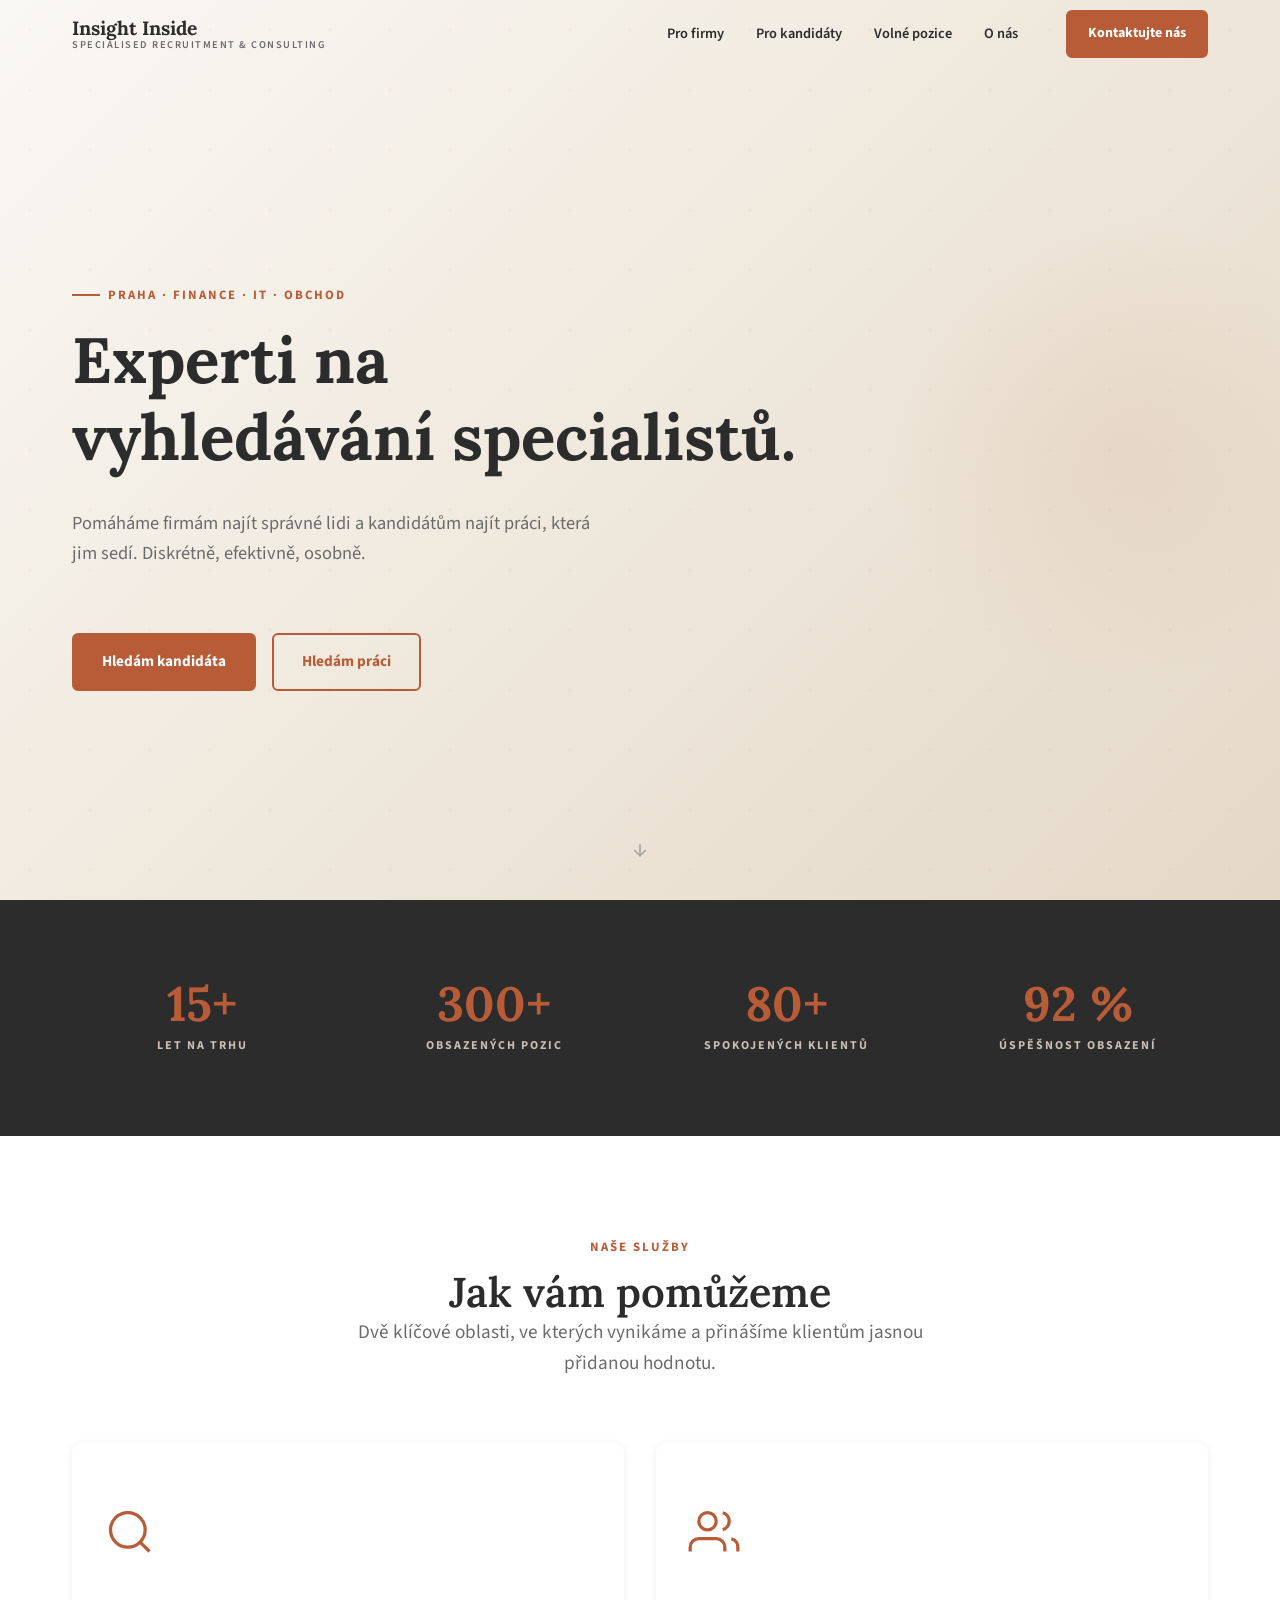
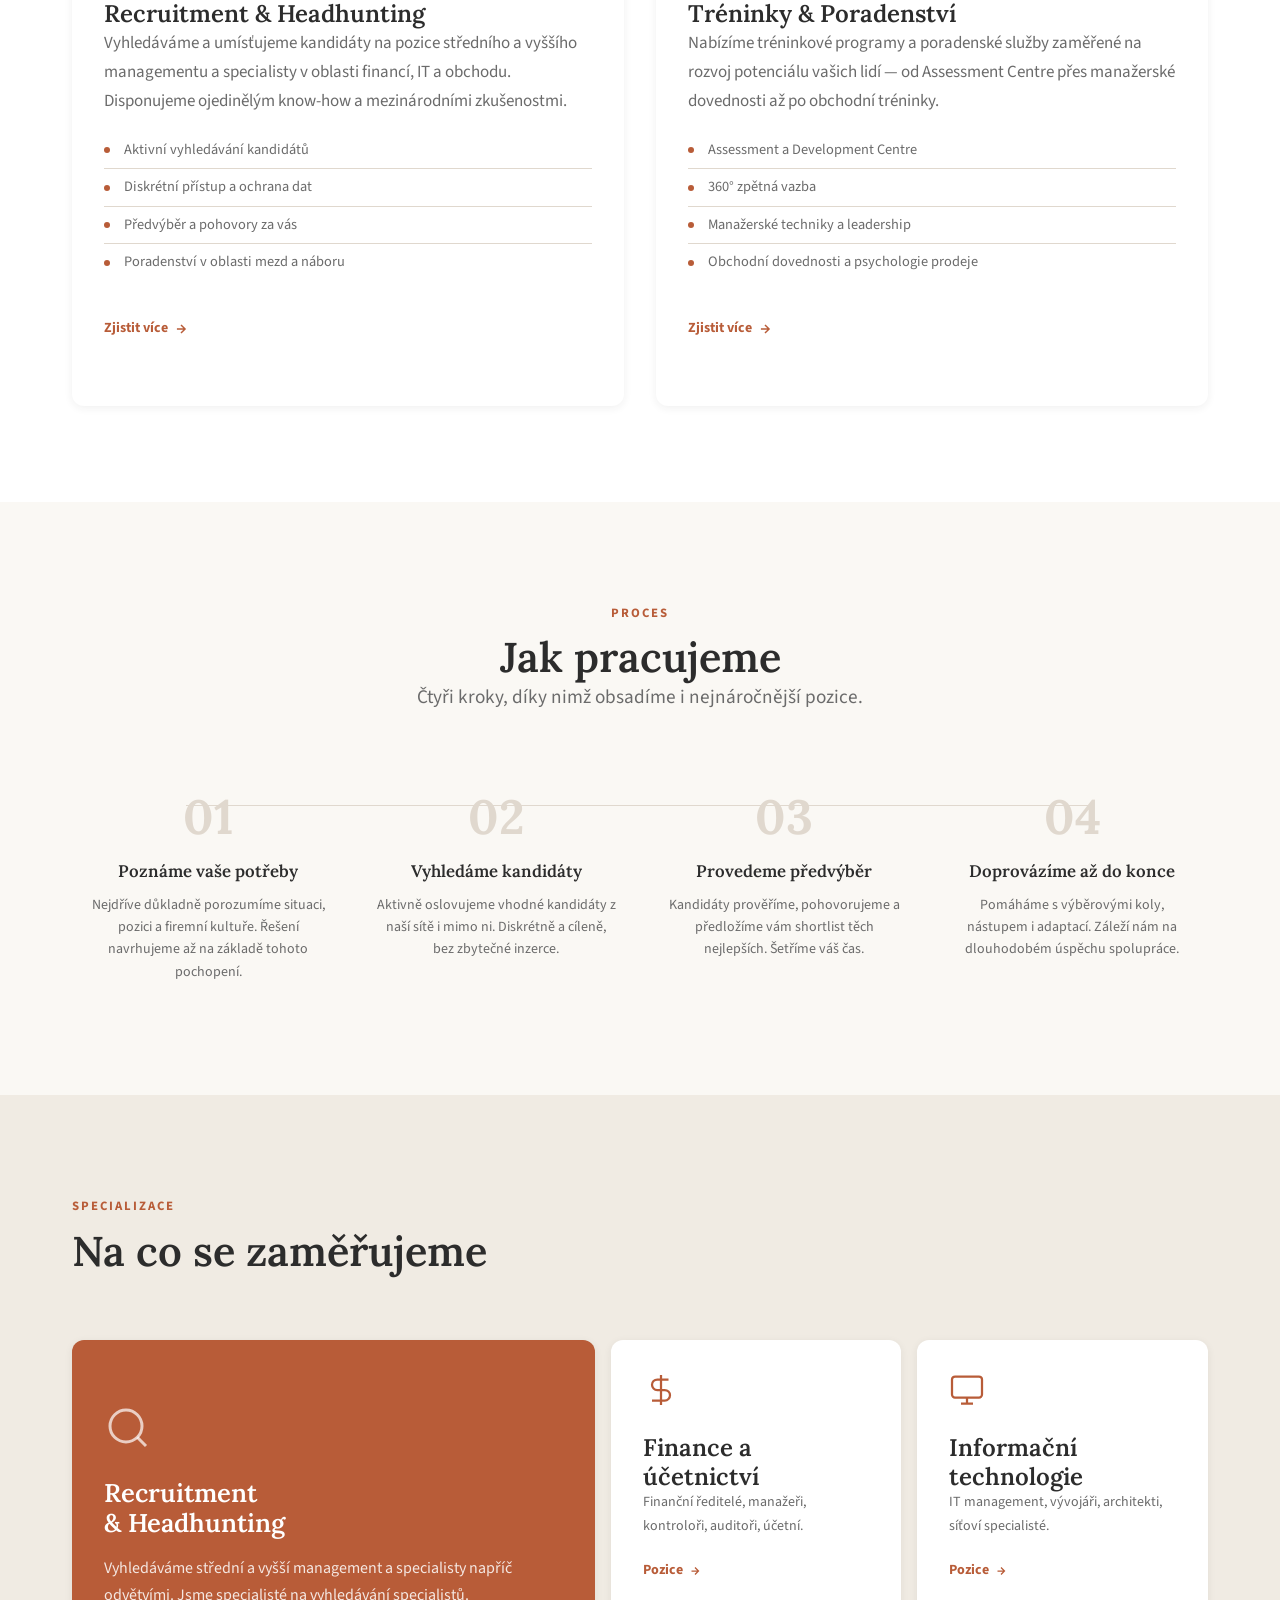
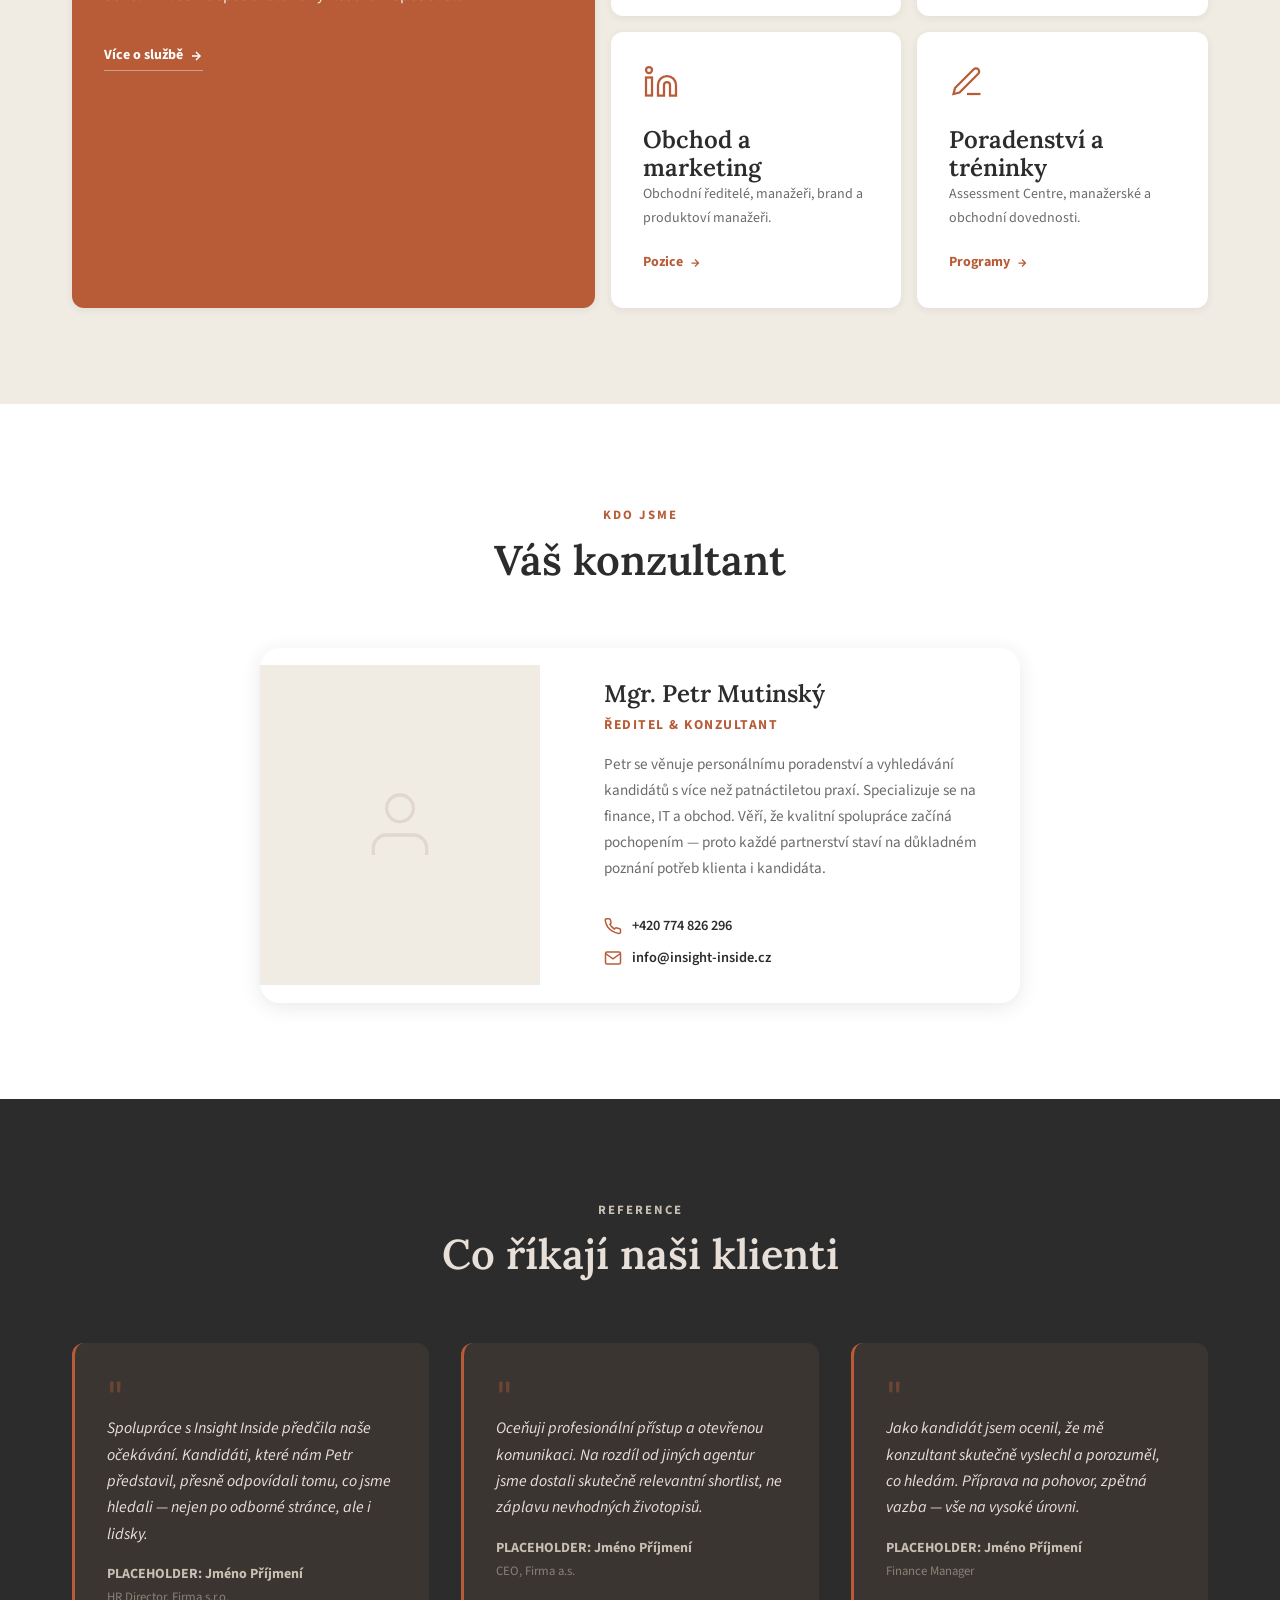
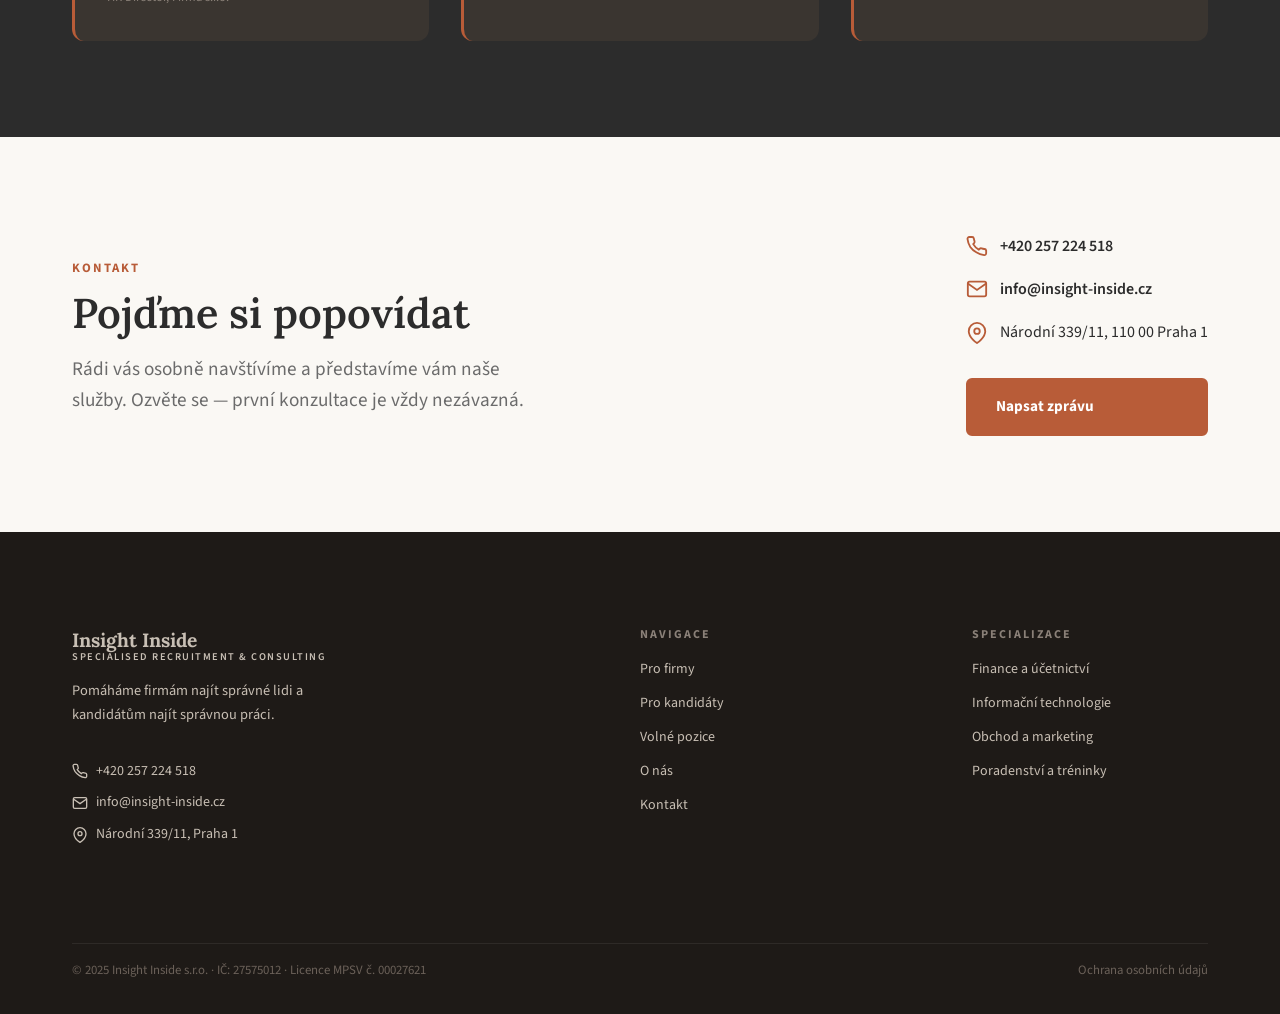
==== index.html @ e2c7ebd8 "Initial commit — Insight Inside website v1.0 Kompletní statický web pro Insight Inside s.r.o.: - Hom" ====
<!DOCTYPE html>
<html lang="cs">
<head>
  <meta charset="UTF-8">
  <meta name="viewport" content="width=device-width, initial-scale=1.0">
  <title>Insight Inside — Specialisté na vyhledávání specialistů</title>
  <meta name="description" content="Insight Inside s.r.o. — recruitment, headhunting a tréninky pro firmy i kandidáty v oblasti financí, IT a obchodu. Praha.">
  <link rel="preconnect" href="https://fonts.googleapis.com">
  <link rel="preconnect" href="https://fonts.gstatic.com" crossorigin>
  <link href="https://fonts.googleapis.com/css2?family=Lora:wght@400;600;700&family=Source+Sans+3:wght@400;600;700&display=swap" rel="stylesheet">
  <link rel="stylesheet" href="css/style.css">
</head>
<body>

  <!-- NAVIGACE -->
  <nav class="nav">
    <div class="nav__inner">
      <a href="index.html" class="nav__logo">
        Insight Inside
        <span>Specialised Recruitment & Consulting</span>
      </a>
      <div class="nav__links">
        <a href="pro-firmy.html"      class="nav__link">Pro firmy</a>
        <a href="pro-kandidaty.html"  class="nav__link">Pro kandidáty</a>
        <a href="volne-pozice.html"   class="nav__link">Volné pozice</a>
        <a href="o-nas.html"          class="nav__link">O nás</a>
        <a href="kontakt.html"        class="btn btn--primary btn--sm nav__cta">Kontaktujte nás</a>
      </div>
      <button class="nav__hamburger" aria-label="Menu">
        <span></span><span></span><span></span>
      </button>
    </div>
  </nav>

  <!-- Mobile menu -->
  <div class="nav__mobile">
    <a href="pro-firmy.html"     class="nav__link">Pro firmy</a>
    <a href="pro-kandidaty.html" class="nav__link">Pro kandidáty</a>
    <a href="volne-pozice.html"  class="nav__link">Volné pozice</a>
    <a href="o-nas.html"         class="nav__link">O nás</a>
    <a href="kontakt.html"       class="btn btn--primary">Kontaktujte nás</a>
  </div>

  <!-- ========================================================
       HERO
  ========================================================= -->
  <section class="hero">
    <div class="container">
      <div class="hero__content">
        <span class="hero__label">Praha · Finance · IT · Obchod</span>
        <h1>Experti na vyhledávání&nbsp;specialistů.</h1>
        <p class="hero__perex">
          Pomáháme firmám najít správné lidi a kandidátům najít práci, která jim sedí.
          Diskrétně, efektivně, osobně.
        </p>
        <div class="btn-group">
          <a href="pro-firmy.html"     class="btn btn--primary">Hledám kandidáta</a>
          <a href="pro-kandidaty.html" class="btn btn--outline">Hledám práci</a>
        </div>
      </div>
    </div>
    <div class="hero__deco"></div>
    <div class="hero__scroll">
      <svg width="20" height="20" viewBox="0 0 24 24" fill="none" stroke="currentColor" stroke-width="2"><path d="M12 5v14M5 12l7 7 7-7"/></svg>
    </div>
  </section>

  <!-- ========================================================
       TRUST BAR
  ========================================================= -->
  <section class="trust-bar">
    <div class="container">
      <div class="trust-bar__grid">
        <div class="trust-bar__item fade-in">
          <div class="trust-bar__number">15+</div>
          <div class="trust-bar__label">let na trhu</div>
        </div>
        <div class="trust-bar__item fade-in fade-in--delay-1">
          <div class="trust-bar__number">300+</div>
          <div class="trust-bar__label">obsazených pozic</div>
        </div>
        <div class="trust-bar__item fade-in fade-in--delay-2">
          <div class="trust-bar__number">80+</div>
          <div class="trust-bar__label">spokojených klientů</div>
        </div>
        <div class="trust-bar__item fade-in fade-in--delay-3">
          <div class="trust-bar__number">92 %</div>
          <div class="trust-bar__label">úspěšnost obsazení</div>
        </div>
      </div>
    </div>
  </section>

  <!-- ========================================================
       CO DĚLÁME
  ========================================================= -->
  <section class="section section--white">
    <div class="container">
      <div class="section__header--center fade-in">
        <span class="section__label">Naše služby</span>
        <h2>Jak vám pomůžeme</h2>
        <p class="lead">Dvě klíčové oblasti, ve kterých vynikáme a přinášíme klientům jasnou přidanou hodnotu.</p>
      </div>
      <div class="grid-2">
        <div class="service-card fade-in">
          <svg class="service-card__icon" viewBox="0 0 24 24" fill="none" stroke="currentColor" stroke-width="1.5">
            <circle cx="11" cy="11" r="8"/><path d="m21 21-4.35-4.35"/>
          </svg>
          <h3>Recruitment & Headhunting</h3>
          <p style="color:var(--text-muted);margin-bottom:var(--sp-sm)">
            Vyhledáváme a umísťujeme kandidáty na pozice středního a vyššího managementu
            a specialisty v oblasti financí, IT a obchodu. Disponujeme ojedinělým know-how
            a mezinárodními zkušenostmi.
          </p>
          <ul>
            <li>Aktivní vyhledávání kandidátů</li>
            <li>Diskrétní přístup a ochrana dat</li>
            <li>Předvýběr a pohovory za vás</li>
            <li>Poradenství v oblasti mezd a náboru</li>
          </ul>
          <a href="pro-firmy.html" class="card__link">Zjistit více <svg width="14" height="14" viewBox="0 0 24 24" fill="none" stroke="currentColor" stroke-width="2.5"><path d="M5 12h14M12 5l7 7-7 7"/></svg></a>
        </div>
        <div class="service-card fade-in fade-in--delay-1">
          <svg class="service-card__icon" viewBox="0 0 24 24" fill="none" stroke="currentColor" stroke-width="1.5">
            <path d="M17 21v-2a4 4 0 0 0-4-4H5a4 4 0 0 0-4 4v2"/><circle cx="9" cy="7" r="4"/>
            <path d="M23 21v-2a4 4 0 0 0-3-3.87"/><path d="M16 3.13a4 4 0 0 1 0 7.75"/>
          </svg>
          <h3>Tréninky & Poradenství</h3>
          <p style="color:var(--text-muted);margin-bottom:var(--sp-sm)">
            Nabízíme tréninkové programy a poradenské služby zaměřené na rozvoj potenciálu
            vašich lidí — od Assessment Centre přes manažerské dovednosti až po obchodní tréninky.
          </p>
          <ul>
            <li>Assessment a Development Centre</li>
            <li>360° zpětná vazba</li>
            <li>Manažerské techniky a leadership</li>
            <li>Obchodní dovednosti a psychologie prodeje</li>
          </ul>
          <a href="pro-firmy.html#treninky" class="card__link">Zjistit více <svg width="14" height="14" viewBox="0 0 24 24" fill="none" stroke="currentColor" stroke-width="2.5"><path d="M5 12h14M12 5l7 7-7 7"/></svg></a>
        </div>
      </div>
    </div>
  </section>

  <!-- ========================================================
       JAK PRACUJEME
  ========================================================= -->
  <section class="section">
    <div class="container">
      <div class="section__header--center fade-in">
        <span class="section__label">Proces</span>
        <h2>Jak pracujeme</h2>
        <p class="lead">Čtyři kroky, díky nimž obsadíme i nejnáročnější pozice.</p>
      </div>
      <div class="steps">
        <div class="step fade-in">
          <div class="step__number">01</div>
          <div class="step__title">Poznáme vaše potřeby</div>
          <p class="step__text">Nejdříve důkladně porozumíme situaci, pozici a firemní kultuře. Řešení navrhujeme až na základě tohoto pochopení.</p>
        </div>
        <div class="step fade-in fade-in--delay-1">
          <div class="step__number">02</div>
          <div class="step__title">Vyhledáme kandidáty</div>
          <p class="step__text">Aktivně oslovujeme vhodné kandidáty z naší sítě i mimo ni. Diskrétně a cíleně, bez zbytečné inzerce.</p>
        </div>
        <div class="step fade-in fade-in--delay-2">
          <div class="step__number">03</div>
          <div class="step__title">Provedeme předvýběr</div>
          <p class="step__text">Kandidáty prověříme, pohovorujeme a předložíme vám shortlist těch nejlepších. Šetříme váš čas.</p>
        </div>
        <div class="step fade-in fade-in--delay-3">
          <div class="step__number">04</div>
          <div class="step__title">Doprovázíme až do konce</div>
          <p class="step__text">Pomáháme s výběrovými koly, nástupem i adaptací. Záleží nám na dlouhodobém úspěchu spolupráce.</p>
        </div>
      </div>
    </div>
  </section>

  <!-- ========================================================
       SPECIALIZACE (Bento grid)
  ========================================================= -->
  <section class="section section--alt">
    <div class="container">
      <div class="section__header fade-in">
        <span class="section__label">Specializace</span>
        <h2>Na co se zaměřujeme</h2>
      </div>
      <div class="bento">
        <!-- Large — Recruitment -->
        <div class="bento__item bento__item--large fade-in">
          <svg class="bento__icon" viewBox="0 0 24 24" fill="none" stroke="currentColor" stroke-width="1.5" style="width:48px;height:48px">
            <circle cx="11" cy="11" r="8"/><path d="m21 21-4.35-4.35"/>
          </svg>
          <h3 style="font-size:1.6rem;margin-bottom:var(--sp-sm)">Recruitment<br>&amp; Headhunting</h3>
          <p style="font-size:1rem;line-height:1.65;margin-bottom:var(--sp-md)">
            Vyhledáváme střední a vyšší management a specialisty napříč odvětvími.
            Jsme specialisté na vyhledávání specialistů.
          </p>
          <a href="pro-firmy.html" class="card__link">Více o službě <svg width="14" height="14" viewBox="0 0 24 24" fill="none" stroke="currentColor" stroke-width="2.5"><path d="M5 12h14M12 5l7 7-7 7"/></svg></a>
        </div>
        <!-- Finance -->
        <div class="bento__item fade-in fade-in--delay-1">
          <svg class="bento__icon" viewBox="0 0 24 24" fill="none" stroke="currentColor" stroke-width="1.5">
            <path d="M12 2v20M17 5H9.5a3.5 3.5 0 1 0 0 7h5a3.5 3.5 0 1 1 0 7H6"/>
          </svg>
          <h3>Finance a účetnictví</h3>
          <p style="font-size:0.875rem;color:var(--text-muted);margin-bottom:var(--sp-sm)">Finanční ředitelé, manažeři, kontroloři, auditoři, účetní.</p>
          <a href="pro-firmy.html#finance" class="card__link">Pozice <svg width="12" height="12" viewBox="0 0 24 24" fill="none" stroke="currentColor" stroke-width="2.5"><path d="M5 12h14M12 5l7 7-7 7"/></svg></a>
        </div>
        <!-- IT -->
        <div class="bento__item fade-in fade-in--delay-2">
          <svg class="bento__icon" viewBox="0 0 24 24" fill="none" stroke="currentColor" stroke-width="1.5">
            <rect x="2" y="3" width="20" height="14" rx="2"/><path d="M8 21h8M12 17v4"/>
          </svg>
          <h3>Informační technologie</h3>
          <p style="font-size:0.875rem;color:var(--text-muted);margin-bottom:var(--sp-sm)">IT management, vývojáři, architekti, síťoví specialisté.</p>
          <a href="pro-firmy.html#it" class="card__link">Pozice <svg width="12" height="12" viewBox="0 0 24 24" fill="none" stroke="currentColor" stroke-width="2.5"><path d="M5 12h14M12 5l7 7-7 7"/></svg></a>
        </div>
        <!-- Obchod -->
        <div class="bento__item fade-in fade-in--delay-1">
          <svg class="bento__icon" viewBox="0 0 24 24" fill="none" stroke="currentColor" stroke-width="1.5">
            <path d="M16 8a6 6 0 0 1 6 6v7h-4v-7a2 2 0 0 0-2-2 2 2 0 0 0-2 2v7h-4v-7a6 6 0 0 1 6-6z"/>
            <rect x="2" y="9" width="4" height="12"/><circle cx="4" cy="4" r="2"/>
          </svg>
          <h3>Obchod a marketing</h3>
          <p style="font-size:0.875rem;color:var(--text-muted);margin-bottom:var(--sp-sm)">Obchodní ředitelé, manažeři, brand a produktoví manažeři.</p>
          <a href="pro-firmy.html#obchod" class="card__link">Pozice <svg width="12" height="12" viewBox="0 0 24 24" fill="none" stroke="currentColor" stroke-width="2.5"><path d="M5 12h14M12 5l7 7-7 7"/></svg></a>
        </div>
        <!-- Tréninky -->
        <div class="bento__item fade-in fade-in--delay-2">
          <svg class="bento__icon" viewBox="0 0 24 24" fill="none" stroke="currentColor" stroke-width="1.5">
            <path d="M12 20h9"/><path d="M16.5 3.5a2.121 2.121 0 0 1 3 3L7 19l-4 1 1-4L16.5 3.5z"/>
          </svg>
          <h3>Poradenství a tréninky</h3>
          <p style="font-size:0.875rem;color:var(--text-muted);margin-bottom:var(--sp-sm)">Assessment Centre, manažerské a obchodní dovednosti.</p>
          <a href="pro-firmy.html#treninky" class="card__link">Programy <svg width="12" height="12" viewBox="0 0 24 24" fill="none" stroke="currentColor" stroke-width="2.5"><path d="M5 12h14M12 5l7 7-7 7"/></svg></a>
        </div>
      </div>
    </div>
  </section>

  <!-- ========================================================
       TÝM
  ========================================================= -->
  <section class="section section--white">
    <div class="container">
      <div class="section__header--center fade-in">
        <span class="section__label">Kdo jsme</span>
        <h2>Váš konzultant</h2>
      </div>
      <div class="team-card fade-in">
        <div class="team-card__photo">
          <!-- PLACEHOLDER: nahradit reálnou fotografií -->
          <svg width="80" height="80" viewBox="0 0 24 24" fill="none" stroke="currentColor" stroke-width="1">
            <path d="M20 21v-2a4 4 0 0 0-4-4H8a4 4 0 0 0-4 4v2"/><circle cx="12" cy="7" r="4"/>
          </svg>
        </div>
        <div class="team-card__body">
          <h3 class="team-card__name">Mgr. Petr Mutinský</h3>
          <div class="team-card__role">Ředitel & konzultant</div>
          <p class="team-card__bio">
            <!-- PLACEHOLDER: doplnit reálné bio -->
            Petr se věnuje personálnímu poradenství a vyhledávání kandidátů s více než patnáctiletou praxí.
            Specializuje se na finance, IT a obchod. Věří, že kvalitní spolupráce začíná pochopením
            — proto každé partnerství staví na důkladném poznání potřeb klienta i kandidáta.
          </p>
          <div class="team-card__contacts">
            <a href="tel:+420774826296" class="team-card__contact">
              <svg viewBox="0 0 24 24" fill="none" stroke="currentColor" stroke-width="2"><path d="M22 16.92v3a2 2 0 0 1-2.18 2 19.79 19.79 0 0 1-8.63-3.07A19.5 19.5 0 0 1 4.69 13a19.79 19.79 0 0 1-3.07-8.67A2 2 0 0 1 3.6 2.18h3a2 2 0 0 1 2 1.72c.127.96.361 1.903.7 2.81a2 2 0 0 1-.45 2.11L7.91 9.91a16 16 0 0 0 6.06 6.06l.95-.95a2 2 0 0 1 2.11-.45c.907.339 1.85.573 2.81.7A2 2 0 0 1 22 16.92z"/></svg>
              +420 774 826 296
            </a>
            <a href="mailto:info@insight-inside.cz" class="team-card__contact">
              <svg viewBox="0 0 24 24" fill="none" stroke="currentColor" stroke-width="2"><path d="M4 4h16c1.1 0 2 .9 2 2v12c0 1.1-.9 2-2 2H4c-1.1 0-2-.9-2-2V6c0-1.1.9-2 2-2z"/><polyline points="22,6 12,13 2,6"/></svg>
              info@insight-inside.cz
            </a>
          </div>
        </div>
      </div>
    </div>
  </section>

  <!-- ========================================================
       REFERENCE
  ========================================================= -->
  <section class="section section--dark">
    <div class="container">
      <div class="section__header--center fade-in">
        <span class="section__label section__label--light">Reference</span>
        <h2 style="color:var(--text-light)">Co říkají naši klienti</h2>
      </div>
      <div class="grid-3">
        <div class="card card--dark fade-in">
          <div class="card__quote">"</div>
          <p class="card__text">
            <!-- PLACEHOLDER: doplnit reálný citát -->
            Spolupráce s Insight Inside předčila naše očekávání. Kandidáti, které nám Petr představil,
            přesně odpovídali tomu, co jsme hledali — nejen po odborné stránce, ale i lidsky.
          </p>
          <div class="card__author">PLACEHOLDER: Jméno Příjmení</div>
          <div class="card__company">HR Director, Firma s.r.o.</div>
        </div>
        <div class="card card--dark fade-in fade-in--delay-1">
          <div class="card__quote">"</div>
          <p class="card__text">
            <!-- PLACEHOLDER: doplnit reálný citát -->
            Oceňuji profesionální přístup a otevřenou komunikaci. Na rozdíl od jiných agentur
            jsme dostali skutečně relevantní shortlist, ne záplavu nevhodných životopisů.
          </p>
          <div class="card__author">PLACEHOLDER: Jméno Příjmení</div>
          <div class="card__company">CEO, Firma a.s.</div>
        </div>
        <div class="card card--dark fade-in fade-in--delay-2">
          <div class="card__quote">"</div>
          <p class="card__text">
            <!-- PLACEHOLDER: doplnit reálný citát -->
            Jako kandidát jsem ocenil, že mě konzultant skutečně vyslechl a porozuměl,
            co hledám. Příprava na pohovor, zpětná vazba — vše na vysoké úrovni.
          </p>
          <div class="card__author">PLACEHOLDER: Jméno Příjmení</div>
          <div class="card__company">Finance Manager</div>
        </div>
      </div>
    </div>
  </section>

  <!-- ========================================================
       KONTAKT (homepage)
  ========================================================= -->
  <section class="section">
    <div class="container">
      <div class="contact-simple fade-in">
        <div>
          <span class="section__label">Kontakt</span>
          <h2>Pojďme si popovídat</h2>
          <p class="lead" style="max-width:460px;margin-top:var(--sp-sm)">
            Rádi vás osobně navštívíme a představíme vám naše služby.
            Ozvěte se — první konzultace je vždy nezávazná.
          </p>
        </div>
        <div class="contact-simple__info">
          <div class="contact-item">
            <svg viewBox="0 0 24 24" fill="none" stroke="currentColor" stroke-width="2"><path d="M22 16.92v3a2 2 0 0 1-2.18 2 19.79 19.79 0 0 1-8.63-3.07A19.5 19.5 0 0 1 4.69 13a19.79 19.79 0 0 1-3.07-8.67A2 2 0 0 1 3.6 2.18h3a2 2 0 0 1 2 1.72c.127.96.361 1.903.7 2.81a2 2 0 0 1-.45 2.11L7.91 9.91a16 16 0 0 0 6.06 6.06l.95-.95a2 2 0 0 1 2.11-.45c.907.339 1.85.573 2.81.7A2 2 0 0 1 22 16.92z"/></svg>
            <a href="tel:+420257224518">+420 257 224 518</a>
          </div>
          <div class="contact-item">
            <svg viewBox="0 0 24 24" fill="none" stroke="currentColor" stroke-width="2"><path d="M4 4h16c1.1 0 2 .9 2 2v12c0 1.1-.9 2-2 2H4c-1.1 0-2-.9-2-2V6c0-1.1.9-2 2-2z"/><polyline points="22,6 12,13 2,6"/></svg>
            <a href="mailto:info@insight-inside.cz">info@insight-inside.cz</a>
          </div>
          <div class="contact-item">
            <svg viewBox="0 0 24 24" fill="none" stroke="currentColor" stroke-width="2"><path d="M21 10c0 7-9 13-9 13s-9-6-9-13a9 9 0 0 1 18 0z"/><circle cx="12" cy="10" r="3"/></svg>
            <span>Národní 339/11, 110 00 Praha 1</span>
          </div>
          <a href="kontakt.html" class="btn btn--primary" style="margin-top:var(--sp-sm)">Napsat zprávu</a>
        </div>
      </div>
    </div>
  </section>

  <!-- ========================================================
       FOOTER
  ========================================================= -->
  <footer class="footer">
    <div class="container">
      <div class="footer__grid">
        <div class="footer__brand">
          <a href="index.html" class="nav__logo" style="margin-bottom:var(--sp-sm);display:inline-flex">
            Insight Inside
            <span>Specialised Recruitment & Consulting</span>
          </a>
          <p class="footer__tagline">Pomáháme firmám najít správné lidi a kandidátům najít správnou práci.</p>
          <div class="footer__contact">
            <a href="tel:+420257224518">
              <svg viewBox="0 0 24 24" fill="none" stroke="currentColor" stroke-width="2"><path d="M22 16.92v3a2 2 0 0 1-2.18 2 19.79 19.79 0 0 1-8.63-3.07A19.5 19.5 0 0 1 4.69 13a19.79 19.79 0 0 1-3.07-8.67A2 2 0 0 1 3.6 2.18h3a2 2 0 0 1 2 1.72c.127.96.361 1.903.7 2.81a2 2 0 0 1-.45 2.11L7.91 9.91a16 16 0 0 0 6.06 6.06l.95-.95a2 2 0 0 1 2.11-.45c.907.339 1.85.573 2.81.7A2 2 0 0 1 22 16.92z"/></svg>
              +420 257 224 518
            </a>
            <a href="mailto:info@insight-inside.cz">
              <svg viewBox="0 0 24 24" fill="none" stroke="currentColor" stroke-width="2"><path d="M4 4h16c1.1 0 2 .9 2 2v12c0 1.1-.9 2-2 2H4c-1.1 0-2-.9-2-2V6c0-1.1.9-2 2-2z"/><polyline points="22,6 12,13 2,6"/></svg>
              info@insight-inside.cz
            </a>
            <a href="https://maps.google.com/?q=Národní+339/11,+Praha+1" target="_blank" rel="noopener">
              <svg viewBox="0 0 24 24" fill="none" stroke="currentColor" stroke-width="2"><path d="M21 10c0 7-9 13-9 13s-9-6-9-13a9 9 0 0 1 18 0z"/><circle cx="12" cy="10" r="3"/></svg>
              Národní 339/11, Praha 1
            </a>
          </div>
        </div>
        <div class="footer__col">
          <h4>Navigace</h4>
          <div class="footer__links">
            <a href="pro-firmy.html">Pro firmy</a>
            <a href="pro-kandidaty.html">Pro kandidáty</a>
            <a href="volne-pozice.html">Volné pozice</a>
            <a href="o-nas.html">O nás</a>
            <a href="kontakt.html">Kontakt</a>
          </div>
        </div>
        <div class="footer__col">
          <h4>Specializace</h4>
          <div class="footer__links">
            <a href="pro-firmy.html#finance">Finance a účetnictví</a>
            <a href="pro-firmy.html#it">Informační technologie</a>
            <a href="pro-firmy.html#obchod">Obchod a marketing</a>
            <a href="pro-firmy.html#treninky">Poradenství a tréninky</a>
          </div>
        </div>
      </div>
      <div class="footer__bottom">
        <span class="footer__copy">© 2025 Insight Inside s.r.o. · IČ: 27575012 · Licence MPSV č. 00027621</span>
        <a href="kontakt.html" style="font-size:0.8rem;color:#6b6159">Ochrana osobních údajů</a>
      </div>
    </div>
  </footer>

  <script src="js/main.js"></script>
</body>
</html>
---- css/style.css ----
/* ============================================================
   Insight Inside s.r.o. — Design System
   Verze: 1.0 | 2026-03-04
   ============================================================ */

/* ------------------------------------------------------------
   1. CSS Custom Properties
   ------------------------------------------------------------ */
:root {
  /* Barvy */
  --bg:          #faf8f4;
  --bg-alt:      #f0ebe3;
  --bg-dark:     #2c2c2c;
  --bg-dark-alt: #3a3530;
  --bg-footer:   #1e1a17;

  --text:        #2c2c2c;
  --text-muted:  #6b6b6b;
  --text-light:  #e8e0d8;
  --text-faint:  #c8bfb4;

  --accent:      #b85c38;
  --accent-dark: #a04d2e;
  --border:      #e0d8ce;
  --white:       #ffffff;

  /* Typografie */
  --font-serif:  'Lora', Georgia, serif;
  --font-sans:   'Source Sans 3', system-ui, sans-serif;

  /* Spacing (base 8px) */
  --sp-xs:  8px;
  --sp-sm:  16px;
  --sp-md:  32px;
  --sp-lg:  64px;
  --sp-xl:  96px;
  --sp-xxl: 128px;

  /* Border radius */
  --radius-sm: 6px;
  --radius-md: 12px;
  --radius-lg: 20px;

  /* Shadows */
  --shadow-sm: 0 2px 8px rgba(44,44,44,0.07);
  --shadow-md: 0 4px 20px rgba(44,44,44,0.10);
  --shadow-lg: 0 8px 32px rgba(44,44,44,0.13);

  /* Transitions */
  --transition: 0.25s ease;

  /* Max width */
  --max-w: 1200px;
}

/* ------------------------------------------------------------
   2. Reset & Base
   ------------------------------------------------------------ */
*, *::before, *::after { box-sizing: border-box; margin: 0; padding: 0; }

html { scroll-behavior: smooth; }

body {
  font-family: var(--font-sans);
  font-size: 17px;
  line-height: 1.7;
  color: var(--text);
  background: var(--bg);
  -webkit-font-smoothing: antialiased;
}

img { max-width: 100%; display: block; }
a { color: var(--accent); text-decoration: none; transition: color var(--transition); }
a:hover { color: var(--accent-dark); }
ul { list-style: none; }
button { cursor: pointer; border: none; background: none; font-family: inherit; }

/* ------------------------------------------------------------
   3. Typography
   ------------------------------------------------------------ */
h1, h2, h3, h4 {
  font-family: var(--font-serif);
  line-height: 1.2;
  color: var(--text);
}

h1 { font-size: clamp(2.4rem, 5vw, 4rem);    font-weight: 700; }
h2 { font-size: clamp(1.8rem, 3.5vw, 2.6rem); font-weight: 600; }
h3 { font-size: clamp(1.2rem, 2vw, 1.5rem);   font-weight: 600; }
h4 { font-size: 1.1rem; font-weight: 600; }

p { margin-bottom: 1em; }
p:last-child { margin-bottom: 0; }

.lead {
  font-size: 1.2rem;
  line-height: 1.6;
  color: var(--text-muted);
}

.text-accent { color: var(--accent); }
.text-muted  { color: var(--text-muted); }
.text-light  { color: var(--text-light); }

/* ------------------------------------------------------------
   4. Layout
   ------------------------------------------------------------ */
.container {
  width: 100%;
  max-width: var(--max-w);
  margin: 0 auto;
  padding: 0 var(--sp-md);
}

.section {
  padding: var(--sp-xl) 0;
}
.section--alt   { background: var(--bg-alt); }
.section--dark  { background: var(--bg-dark); }
.section--white { background: var(--white); }

.section__header {
  margin-bottom: var(--sp-lg);
}
.section__header--center {
  text-align: center;
  max-width: 640px;
  margin-left: auto;
  margin-right: auto;
  margin-bottom: var(--sp-lg);
}

.section__label {
  display: inline-block;
  font-family: var(--font-sans);
  font-size: 0.8rem;
  font-weight: 700;
  letter-spacing: 2px;
  text-transform: uppercase;
  color: var(--accent);
  margin-bottom: var(--sp-xs);
}

.section__label--light {
  color: var(--text-faint);
}

/* Grid helpers */
.grid-2 { display: grid; grid-template-columns: repeat(2, 1fr); gap: var(--sp-md); }
.grid-3 { display: grid; grid-template-columns: repeat(3, 1fr); gap: var(--sp-md); }
.grid-4 { display: grid; grid-template-columns: repeat(4, 1fr); gap: var(--sp-md); }

/* ------------------------------------------------------------
   5. Buttons
   ------------------------------------------------------------ */
.btn {
  display: inline-flex;
  align-items: center;
  gap: 8px;
  font-family: var(--font-sans);
  font-size: 0.95rem;
  font-weight: 700;
  border-radius: var(--radius-sm);
  padding: 14px 28px;
  transition: background var(--transition), color var(--transition),
              border-color var(--transition), box-shadow var(--transition);
  white-space: nowrap;
}

.btn--primary {
  background: var(--accent);
  color: var(--white);
  border: 2px solid var(--accent);
}
.btn--primary:hover {
  background: var(--accent-dark);
  border-color: var(--accent-dark);
  color: var(--white);
}

.btn--outline {
  background: transparent;
  color: var(--accent);
  border: 2px solid var(--accent);
}
.btn--outline:hover {
  background: var(--accent);
  color: var(--white);
}

.btn--ghost {
  background: transparent;
  color: var(--white);
  border: 2px solid rgba(255,255,255,0.6);
}
.btn--ghost:hover {
  background: var(--white);
  color: var(--text);
  border-color: var(--white);
}

.btn--sm { padding: 10px 20px; font-size: 0.875rem; }

.btn-group {
  display: flex;
  flex-wrap: wrap;
  gap: var(--sp-sm);
  align-items: center;
}

/* ------------------------------------------------------------
   6. Navigation
   ------------------------------------------------------------ */
.nav {
  position: fixed;
  top: 0;
  left: 0;
  right: 0;
  z-index: 100;
  height: 68px;
  display: flex;
  align-items: center;
  transition: background var(--transition), box-shadow var(--transition);
}

.nav.scrolled {
  background: var(--bg);
  box-shadow: 0 2px 12px rgba(44,44,44,0.08);
}

.nav__inner {
  display: flex;
  align-items: center;
  justify-content: space-between;
  width: 100%;
  max-width: var(--max-w);
  margin: 0 auto;
  padding: 0 var(--sp-md);
}

.nav__logo {
  font-family: var(--font-serif);
  font-size: 1.2rem;
  font-weight: 700;
  color: var(--text);
  display: flex;
  flex-direction: column;
  line-height: 1.1;
}
.nav__logo span {
  font-family: var(--font-sans);
  font-size: 0.65rem;
  font-weight: 600;
  letter-spacing: 1.5px;
  text-transform: uppercase;
  color: var(--text-muted);
}
.nav__logo:hover { color: var(--text); }

.nav__links {
  display: flex;
  align-items: center;
  gap: var(--sp-md);
}

.nav__link {
  font-size: 0.9rem;
  font-weight: 600;
  color: var(--text);
  transition: color var(--transition);
  position: relative;
}
.nav__link::after {
  content: '';
  position: absolute;
  bottom: -3px;
  left: 0;
  width: 0;
  height: 2px;
  background: var(--accent);
  transition: width var(--transition);
}
.nav__link:hover { color: var(--accent); }
.nav__link:hover::after { width: 100%; }
.nav__link.active { color: var(--accent); }
.nav__link.active::after { width: 100%; }

.nav__cta { margin-left: var(--sp-sm); }

/* Mobile hamburger */
.nav__hamburger {
  display: none;
  flex-direction: column;
  gap: 5px;
  padding: 8px;
  cursor: pointer;
}
.nav__hamburger span {
  display: block;
  width: 24px;
  height: 2px;
  background: var(--text);
  border-radius: 2px;
  transition: var(--transition);
}
.nav__hamburger.open span:nth-child(1) { transform: rotate(45deg) translate(5px, 5px); }
.nav__hamburger.open span:nth-child(2) { opacity: 0; }
.nav__hamburger.open span:nth-child(3) { transform: rotate(-45deg) translate(5px, -5px); }

/* Mobile menu overlay */
.nav__mobile {
  display: none;
  position: fixed;
  top: 68px;
  left: 0;
  right: 0;
  bottom: 0;
  background: var(--bg);
  z-index: 99;
  flex-direction: column;
  align-items: center;
  justify-content: center;
  gap: var(--sp-md);
  opacity: 0;
  transition: opacity var(--transition);
}
.nav__mobile.open {
  display: flex;
  opacity: 1;
}
.nav__mobile .nav__link {
  font-size: 1.5rem;
  font-family: var(--font-serif);
}

/* ------------------------------------------------------------
   7. Hero
   ------------------------------------------------------------ */
.hero {
  min-height: 100vh;
  display: flex;
  align-items: center;
  padding: calc(68px + var(--sp-xxl)) 0 var(--sp-xxl);
  position: relative;
  overflow: hidden;
  background: linear-gradient(135deg, #faf8f4 0%, #ede5d8 60%, #e4d8c8 100%);
}

/* Geometrický SVG pattern */
.hero::before {
  content: '';
  position: absolute;
  inset: 0;
  background-image: url("data:image/svg+xml,%3Csvg width='60' height='60' viewBox='0 0 60 60' xmlns='http://www.w3.org/2000/svg'%3E%3Cg fill='none' fill-rule='evenodd'%3E%3Cg fill='%23b85c38' fill-opacity='0.05'%3E%3Ccircle cx='30' cy='30' r='2'/%3E%3C/g%3E%3C/g%3E%3C/svg%3E");
  pointer-events: none;
}

.hero__content {
  position: relative;
  max-width: 680px;
}

.hero__label {
  display: inline-flex;
  align-items: center;
  gap: 8px;
  font-size: 0.8rem;
  font-weight: 700;
  letter-spacing: 2px;
  text-transform: uppercase;
  color: var(--accent);
  margin-bottom: var(--sp-sm);
}
.hero__label::before {
  content: '';
  display: inline-block;
  width: 28px;
  height: 2px;
  background: var(--accent);
}

.hero h1 {
  margin-bottom: var(--sp-md);
}

.hero__perex {
  font-size: 1.15rem;
  line-height: 1.65;
  color: var(--text-muted);
  margin-bottom: var(--sp-lg);
  max-width: 520px;
}

/* Dekorativní prvek vpravo */
.hero__deco {
  position: absolute;
  right: -80px;
  top: 50%;
  transform: translateY(-50%);
  width: 480px;
  height: 480px;
  border-radius: 50%;
  background: radial-gradient(circle, rgba(184,92,56,0.08) 0%, transparent 70%);
  pointer-events: none;
}

/* Scroll hint */
.hero__scroll {
  position: absolute;
  bottom: 40px;
  left: 50%;
  transform: translateX(-50%);
  display: flex;
  flex-direction: column;
  align-items: center;
  gap: 8px;
  color: var(--text-muted);
  font-size: 0.75rem;
  letter-spacing: 1px;
  text-transform: uppercase;
  animation: bounce 2s ease-in-out infinite;
}
.hero__scroll svg { opacity: 0.5; }

@keyframes bounce {
  0%, 100% { transform: translateX(-50%) translateY(0); }
  50%       { transform: translateX(-50%) translateY(8px); }
}

/* ------------------------------------------------------------
   8. Trust Bar
   ------------------------------------------------------------ */
.trust-bar {
  background: var(--bg-dark);
  padding: var(--sp-lg) 0;
}

.trust-bar__grid {
  display: grid;
  grid-template-columns: repeat(4, 1fr);
  gap: var(--sp-md);
  text-align: center;
}

.trust-bar__item {
  padding: var(--sp-sm) 0;
}

.trust-bar__number {
  font-family: var(--font-serif);
  font-size: clamp(2.2rem, 4vw, 3rem);
  font-weight: 700;
  color: var(--accent);
  line-height: 1;
  margin-bottom: 8px;
}

.trust-bar__label {
  font-size: 0.75rem;
  font-weight: 700;
  letter-spacing: 2px;
  text-transform: uppercase;
  color: var(--text-faint);
}

/* ------------------------------------------------------------
   9. Cards
   ------------------------------------------------------------ */
.card {
  background: var(--white);
  border-radius: var(--radius-md);
  box-shadow: var(--shadow-sm);
  padding: var(--sp-md);
  transition: box-shadow var(--transition), transform var(--transition);
}
.card:hover {
  box-shadow: var(--shadow-lg);
  transform: translateY(-3px);
}

.card__icon {
  width: 44px;
  height: 44px;
  color: var(--accent);
  margin-bottom: var(--sp-sm);
}

.card__title {
  margin-bottom: var(--sp-xs);
}

.card__text {
  color: var(--text-muted);
  font-size: 0.95rem;
  line-height: 1.65;
  margin-bottom: var(--sp-sm);
}

.card__link {
  font-size: 0.875rem;
  font-weight: 700;
  color: var(--accent);
  display: inline-flex;
  align-items: center;
  gap: 6px;
  transition: gap var(--transition);
}
.card__link:hover { gap: 10px; }

/* Dark card (testimonial) */
.card--dark {
  background: var(--bg-dark-alt);
  border-left: 3px solid var(--accent);
  box-shadow: none;
}
.card--dark:hover {
  transform: translateY(-2px);
  box-shadow: 0 8px 24px rgba(0,0,0,0.2);
}

.card--dark .card__quote {
  font-family: var(--font-serif);
  font-size: 3rem;
  line-height: 1;
  color: var(--accent);
  opacity: 0.4;
  margin-bottom: -8px;
}

.card--dark .card__text {
  color: var(--text-light);
  font-style: italic;
  font-size: 1rem;
  margin-bottom: var(--sp-sm);
}

.card--dark .card__author {
  font-weight: 700;
  font-size: 0.875rem;
  color: var(--text-faint);
}

.card--dark .card__company {
  font-size: 0.8rem;
  color: #8a8078;
}

/* Service card (2-column) */
.service-card {
  background: var(--white);
  border-radius: var(--radius-md);
  padding: var(--sp-lg) var(--sp-md);
  box-shadow: var(--shadow-sm);
  transition: box-shadow var(--transition), transform var(--transition);
}
.service-card:hover {
  box-shadow: var(--shadow-lg);
  transform: translateY(-3px);
}

.service-card__icon {
  width: 52px;
  height: 52px;
  color: var(--accent);
  margin-bottom: var(--sp-md);
}

.service-card ul {
  margin: var(--sp-sm) 0 var(--sp-md);
}

.service-card ul li {
  padding: 6px 0 6px 20px;
  position: relative;
  color: var(--text-muted);
  font-size: 0.9rem;
  border-bottom: 1px solid var(--border);
}
.service-card ul li:last-child { border-bottom: none; }
.service-card ul li::before {
  content: '';
  position: absolute;
  left: 0;
  top: 50%;
  transform: translateY(-50%);
  width: 6px;
  height: 6px;
  border-radius: 50%;
  background: var(--accent);
}

/* ------------------------------------------------------------
   10. Bento Grid (Specializace)
   ------------------------------------------------------------ */
.bento {
  display: grid;
  grid-template-columns: 1.8fr 1fr 1fr;
  grid-template-rows: auto auto;
  gap: var(--sp-sm);
}

.bento__item {
  background: var(--white);
  border-radius: var(--radius-md);
  padding: var(--sp-md);
  box-shadow: var(--shadow-sm);
  transition: box-shadow var(--transition), transform var(--transition);
}
.bento__item:hover {
  box-shadow: var(--shadow-lg);
  transform: translateY(-2px);
}

.bento__item--large {
  grid-row: span 2;
  padding: var(--sp-lg) var(--sp-md);
  background: var(--accent);
  color: var(--white);
}
.bento__item--large .bento__icon { color: rgba(255,255,255,0.7); }
.bento__item--large h3 { color: var(--white); }
.bento__item--large p  { color: rgba(255,255,255,0.85); }
.bento__item--large .card__link {
  color: var(--white);
  border-bottom: 1px solid rgba(255,255,255,0.4);
  padding-bottom: 2px;
}
.bento__item--large .card__link:hover { border-color: var(--white); }

.bento__icon {
  width: 36px;
  height: 36px;
  color: var(--accent);
  margin-bottom: var(--sp-sm);
}

/* ------------------------------------------------------------
   11. Steps (Jak pracujeme)
   ------------------------------------------------------------ */
.steps {
  display: grid;
  grid-template-columns: repeat(4, 1fr);
  gap: var(--sp-sm);
  position: relative;
}

/* Connecting line */
.steps::before {
  content: '';
  position: absolute;
  top: 28px;
  left: 10%;
  right: 10%;
  height: 1px;
  background: var(--border);
  z-index: 0;
}

.step {
  position: relative;
  z-index: 1;
  text-align: center;
  padding: var(--sp-sm);
}

.step__number {
  font-family: var(--font-serif);
  font-size: 3rem;
  font-weight: 700;
  color: var(--border);
  line-height: 1;
  margin-bottom: var(--sp-sm);
}

.step__title {
  font-family: var(--font-serif);
  font-size: 1.05rem;
  font-weight: 600;
  margin-bottom: 8px;
  color: var(--text);
}

.step__text {
  font-size: 0.875rem;
  color: var(--text-muted);
  line-height: 1.6;
}

/* ------------------------------------------------------------
   12. Team
   ------------------------------------------------------------ */
.team-card {
  display: grid;
  grid-template-columns: 280px 1fr;
  gap: var(--sp-lg);
  align-items: center;
  background: var(--white);
  border-radius: var(--radius-lg);
  overflow: hidden;
  box-shadow: var(--shadow-md);
  max-width: 760px;
  margin: 0 auto;
}

.team-card__photo {
  height: 320px;
  background: var(--bg-alt);
  display: flex;
  align-items: center;
  justify-content: center;
  font-size: 5rem;
  color: var(--border);
  overflow: hidden;
}

.team-card__photo img {
  width: 100%;
  height: 100%;
  object-fit: cover;
}

.team-card__body {
  padding: var(--sp-md) var(--sp-md) var(--sp-md) 0;
}

.team-card__name {
  margin-bottom: 4px;
}

.team-card__role {
  font-size: 0.85rem;
  font-weight: 700;
  letter-spacing: 1.5px;
  text-transform: uppercase;
  color: var(--accent);
  margin-bottom: var(--sp-sm);
}

.team-card__bio {
  color: var(--text-muted);
  font-size: 0.95rem;
  margin-bottom: var(--sp-md);
}

.team-card__contacts {
  display: flex;
  flex-direction: column;
  gap: 8px;
}

.team-card__contact {
  display: inline-flex;
  align-items: center;
  gap: 10px;
  font-size: 0.9rem;
  font-weight: 600;
  color: var(--text);
}
.team-card__contact svg {
  width: 18px;
  height: 18px;
  color: var(--accent);
  flex-shrink: 0;
}
.team-card__contact:hover { color: var(--accent); }

/* ------------------------------------------------------------
   13. Contact Section (homepage)
   ------------------------------------------------------------ */
.contact-simple {
  display: flex;
  align-items: center;
  justify-content: space-between;
  gap: var(--sp-lg);
}

.contact-simple__info {
  display: flex;
  flex-direction: column;
  gap: var(--sp-sm);
}

.contact-item {
  display: flex;
  align-items: center;
  gap: 12px;
  font-size: 1rem;
}
.contact-item svg {
  width: 22px;
  height: 22px;
  color: var(--accent);
  flex-shrink: 0;
}
.contact-item a { color: var(--text); font-weight: 600; }
.contact-item a:hover { color: var(--accent); }

/* ------------------------------------------------------------
   14. Page Hero (podstránky)
   ------------------------------------------------------------ */
.page-hero {
  padding: calc(68px + var(--sp-xl)) 0 var(--sp-xl);
  background: linear-gradient(135deg, #faf8f4 0%, #ede5d8 100%);
  position: relative;
  overflow: hidden;
}
.page-hero::before {
  content: '';
  position: absolute;
  inset: 0;
  background-image: url("data:image/svg+xml,%3Csvg width='60' height='60' viewBox='0 0 60 60' xmlns='http://www.w3.org/2000/svg'%3E%3Cg fill='%23b85c38' fill-opacity='0.04'%3E%3Ccircle cx='30' cy='30' r='2'/%3E%3C/g%3E%3C/svg%3E");
  pointer-events: none;
}
.page-hero__content { position: relative; max-width: 640px; }
.page-hero h1 { margin-bottom: var(--sp-sm); }
.page-hero .lead { margin-bottom: 0; }

/* ------------------------------------------------------------
   15. Job Listing
   ------------------------------------------------------------ */
.job-card {
  display: flex;
  align-items: center;
  justify-content: space-between;
  gap: var(--sp-md);
  background: var(--white);
  border-radius: var(--radius-md);
  padding: var(--sp-md);
  box-shadow: var(--shadow-sm);
  border-left: 3px solid transparent;
  transition: border-color var(--transition), box-shadow var(--transition), transform var(--transition);
}
.job-card:hover {
  border-left-color: var(--accent);
  box-shadow: var(--shadow-md);
  transform: translateX(4px);
}

.job-card__info { flex: 1; }
.job-card__title {
  font-family: var(--font-serif);
  font-size: 1.05rem;
  font-weight: 600;
  color: var(--text);
  margin-bottom: 6px;
  transition: color var(--transition);
}
.job-card:hover .job-card__title { color: var(--accent); }

.job-card__meta {
  display: flex;
  gap: var(--sp-sm);
  flex-wrap: wrap;
}
.job-tag {
  font-size: 0.75rem;
  font-weight: 700;
  padding: 3px 10px;
  border-radius: 20px;
  background: var(--bg-alt);
  color: var(--text-muted);
}
.job-tag--accent {
  background: rgba(184,92,56,0.1);
  color: var(--accent);
}

.job-card__action { flex-shrink: 0; }

/* Job detail */
.job-detail { max-width: 760px; }
.job-detail__meta {
  display: flex;
  gap: var(--sp-sm);
  flex-wrap: wrap;
  margin-bottom: var(--sp-lg);
}

.job-section { margin-bottom: var(--sp-md); }
.job-section h3 { margin-bottom: var(--sp-sm); color: var(--accent); }
.job-section ul {
  display: flex;
  flex-direction: column;
  gap: 8px;
}
.job-section ul li {
  padding-left: var(--sp-sm);
  position: relative;
  color: var(--text-muted);
}
.job-section ul li::before {
  content: '→';
  position: absolute;
  left: 0;
  color: var(--accent);
  font-size: 0.85em;
}

.job-contact {
  background: var(--bg-alt);
  border-radius: var(--radius-md);
  padding: var(--sp-md);
  margin-top: var(--sp-lg);
  border-left: 3px solid var(--accent);
}
.job-contact h3 { margin-bottom: var(--sp-sm); }

/* ------------------------------------------------------------
   16. About Page — Values Grid
   ------------------------------------------------------------ */
.values-grid {
  display: grid;
  grid-template-columns: repeat(3, 1fr);
  gap: var(--sp-sm);
}

.value-card {
  background: var(--white);
  border-radius: var(--radius-md);
  padding: var(--sp-md);
  box-shadow: var(--shadow-sm);
  border-top: 3px solid var(--accent);
}

.value-card__number {
  font-family: var(--font-serif);
  font-size: 2rem;
  font-weight: 700;
  color: var(--border);
  margin-bottom: 8px;
}

.value-card h3 { margin-bottom: 8px; }
.value-card p  { font-size: 0.9rem; color: var(--text-muted); margin: 0; }

/* ------------------------------------------------------------
   17. Contact Form
   ------------------------------------------------------------ */
.contact-grid {
  display: grid;
  grid-template-columns: 1fr 1fr;
  gap: var(--sp-xl);
  align-items: start;
}

.form-group {
  margin-bottom: var(--sp-sm);
}

.form-group label {
  display: block;
  font-size: 0.85rem;
  font-weight: 700;
  margin-bottom: 6px;
  color: var(--text);
}

.form-group input,
.form-group textarea,
.form-group select {
  width: 100%;
  padding: 12px 16px;
  border: 2px solid var(--border);
  border-radius: var(--radius-sm);
  font-family: var(--font-sans);
  font-size: 1rem;
  color: var(--text);
  background: var(--white);
  transition: border-color var(--transition), box-shadow var(--transition);
  appearance: none;
}

.form-group input:focus,
.form-group textarea:focus {
  outline: none;
  border-color: var(--accent);
  box-shadow: 0 0 0 3px rgba(184,92,56,0.1);
}

.form-group textarea {
  min-height: 140px;
  resize: vertical;
}

.form-group--checkbox {
  display: flex;
  align-items: flex-start;
  gap: 10px;
}
.form-group--checkbox input[type="checkbox"] {
  width: 18px;
  height: 18px;
  margin-top: 3px;
  flex-shrink: 0;
  accent-color: var(--accent);
}
.form-group--checkbox label {
  font-size: 0.8rem;
  font-weight: 400;
  color: var(--text-muted);
  margin: 0;
}

.contact-info h3 { margin-bottom: var(--sp-md); }

.contact-info__items {
  display: flex;
  flex-direction: column;
  gap: var(--sp-sm);
  margin-bottom: var(--sp-lg);
}

.directions { margin-top: var(--sp-md); }
.directions h4 { margin-bottom: var(--sp-sm); }
.directions p {
  font-size: 0.9rem;
  color: var(--text-muted);
  padding-left: var(--sp-sm);
  border-left: 2px solid var(--border);
  margin-bottom: var(--sp-xs);
}

/* ------------------------------------------------------------
   18. CTA Banner
   ------------------------------------------------------------ */
.cta-banner {
  background: var(--accent);
  border-radius: var(--radius-lg);
  padding: var(--sp-lg) var(--sp-xl);
  text-align: center;
  color: var(--white);
}
.cta-banner h2 { color: var(--white); margin-bottom: var(--sp-sm); }
.cta-banner p  { color: rgba(255,255,255,0.85); margin-bottom: var(--sp-md); }

/* ------------------------------------------------------------
   19. Footer
   ------------------------------------------------------------ */
.footer {
  background: var(--bg-footer);
  padding: var(--sp-xl) 0 var(--sp-md);
  color: var(--text-faint);
}

.footer__grid {
  display: grid;
  grid-template-columns: 2fr 1fr 1fr;
  gap: var(--sp-xl);
  margin-bottom: var(--sp-xl);
}

.footer__brand .nav__logo { margin-bottom: var(--sp-sm); }
.footer__brand .nav__logo,
.footer__brand .nav__logo span { color: var(--text-faint); }

.footer__tagline {
  font-size: 0.9rem;
  color: var(--text-faint);
  margin-bottom: var(--sp-md);
  max-width: 280px;
}

.footer__contact { display: flex; flex-direction: column; gap: 8px; }
.footer__contact a {
  font-size: 0.875rem;
  color: var(--text-faint);
  display: flex;
  align-items: center;
  gap: 8px;
}
.footer__contact a:hover { color: var(--accent); }
.footer__contact svg { width: 16px; height: 16px; flex-shrink: 0; }

.footer__col h4 {
  font-family: var(--font-sans);
  font-size: 0.75rem;
  font-weight: 700;
  letter-spacing: 2px;
  text-transform: uppercase;
  color: #8a8078;
  margin-bottom: var(--sp-sm);
}

.footer__links { display: flex; flex-direction: column; gap: 10px; }
.footer__links a {
  font-size: 0.875rem;
  color: var(--text-faint);
  transition: color var(--transition);
}
.footer__links a:hover { color: var(--accent); }

.footer__bottom {
  border-top: 1px solid #2e2a27;
  padding-top: var(--sp-sm);
  display: flex;
  justify-content: space-between;
  align-items: center;
  gap: var(--sp-sm);
  flex-wrap: wrap;
}

.footer__copy {
  font-size: 0.8rem;
  color: #6b6159;
}

/* ------------------------------------------------------------
   20. Scroll Animations
   ------------------------------------------------------------ */
.fade-in {
  opacity: 0;
  transform: translateY(24px);
  transition: opacity 0.55s ease, transform 0.55s ease;
}
.fade-in.visible {
  opacity: 1;
  transform: translateY(0);
}
.fade-in--delay-1 { transition-delay: 0.1s; }
.fade-in--delay-2 { transition-delay: 0.2s; }
.fade-in--delay-3 { transition-delay: 0.3s; }
.fade-in--delay-4 { transition-delay: 0.4s; }

/* ------------------------------------------------------------
   21. Utility
   ------------------------------------------------------------ */
.mb-sm { margin-bottom: var(--sp-sm); }
.mb-md { margin-bottom: var(--sp-md); }
.mb-lg { margin-bottom: var(--sp-lg); }
.mt-md { margin-top: var(--sp-md); }

.divider {
  border: none;
  border-top: 1px solid var(--border);
  margin: var(--sp-lg) 0;
}

/* ------------------------------------------------------------
   22. Responsive
   ------------------------------------------------------------ */
@media (max-width: 1024px) {
  .bento {
    grid-template-columns: 1fr 1fr;
    grid-template-rows: auto;
  }
  .bento__item--large { grid-row: span 1; }

  .steps {
    grid-template-columns: repeat(2, 1fr);
  }
  .steps::before { display: none; }

  .grid-4 { grid-template-columns: repeat(2, 1fr); }

  .contact-grid { grid-template-columns: 1fr; gap: var(--sp-lg); }

  .footer__grid { grid-template-columns: 1fr 1fr; }
}

@media (max-width: 768px) {
  :root {
    --sp-xl:  64px;
    --sp-xxl: 80px;
  }

  .nav__links { display: none; }
  .nav__hamburger { display: flex; }

  .hero { padding-top: calc(68px + 80px); }
  .hero__deco { display: none; }

  .trust-bar__grid { grid-template-columns: repeat(2, 1fr); }

  .bento {
    grid-template-columns: 1fr;
  }

  .steps { grid-template-columns: 1fr; text-align: left; }
  .step { text-align: left; padding: var(--sp-sm) 0; }

  .team-card {
    grid-template-columns: 1fr;
  }
  .team-card__photo { height: 240px; width: 100%; }
  .team-card__body  { padding: var(--sp-md); }

  .grid-2, .grid-3 { grid-template-columns: 1fr; }

  .values-grid { grid-template-columns: 1fr 1fr; }

  .contact-simple {
    flex-direction: column;
    align-items: flex-start;
  }

  .footer__grid { grid-template-columns: 1fr; gap: var(--sp-md); }
  .footer__bottom { flex-direction: column; align-items: flex-start; }

  .cta-banner { padding: var(--sp-md); }

  .job-card { flex-direction: column; align-items: flex-start; }
}

@media (max-width: 480px) {
  .values-grid { grid-template-columns: 1fr; }
  .btn-group    { flex-direction: column; align-items: flex-start; }
}
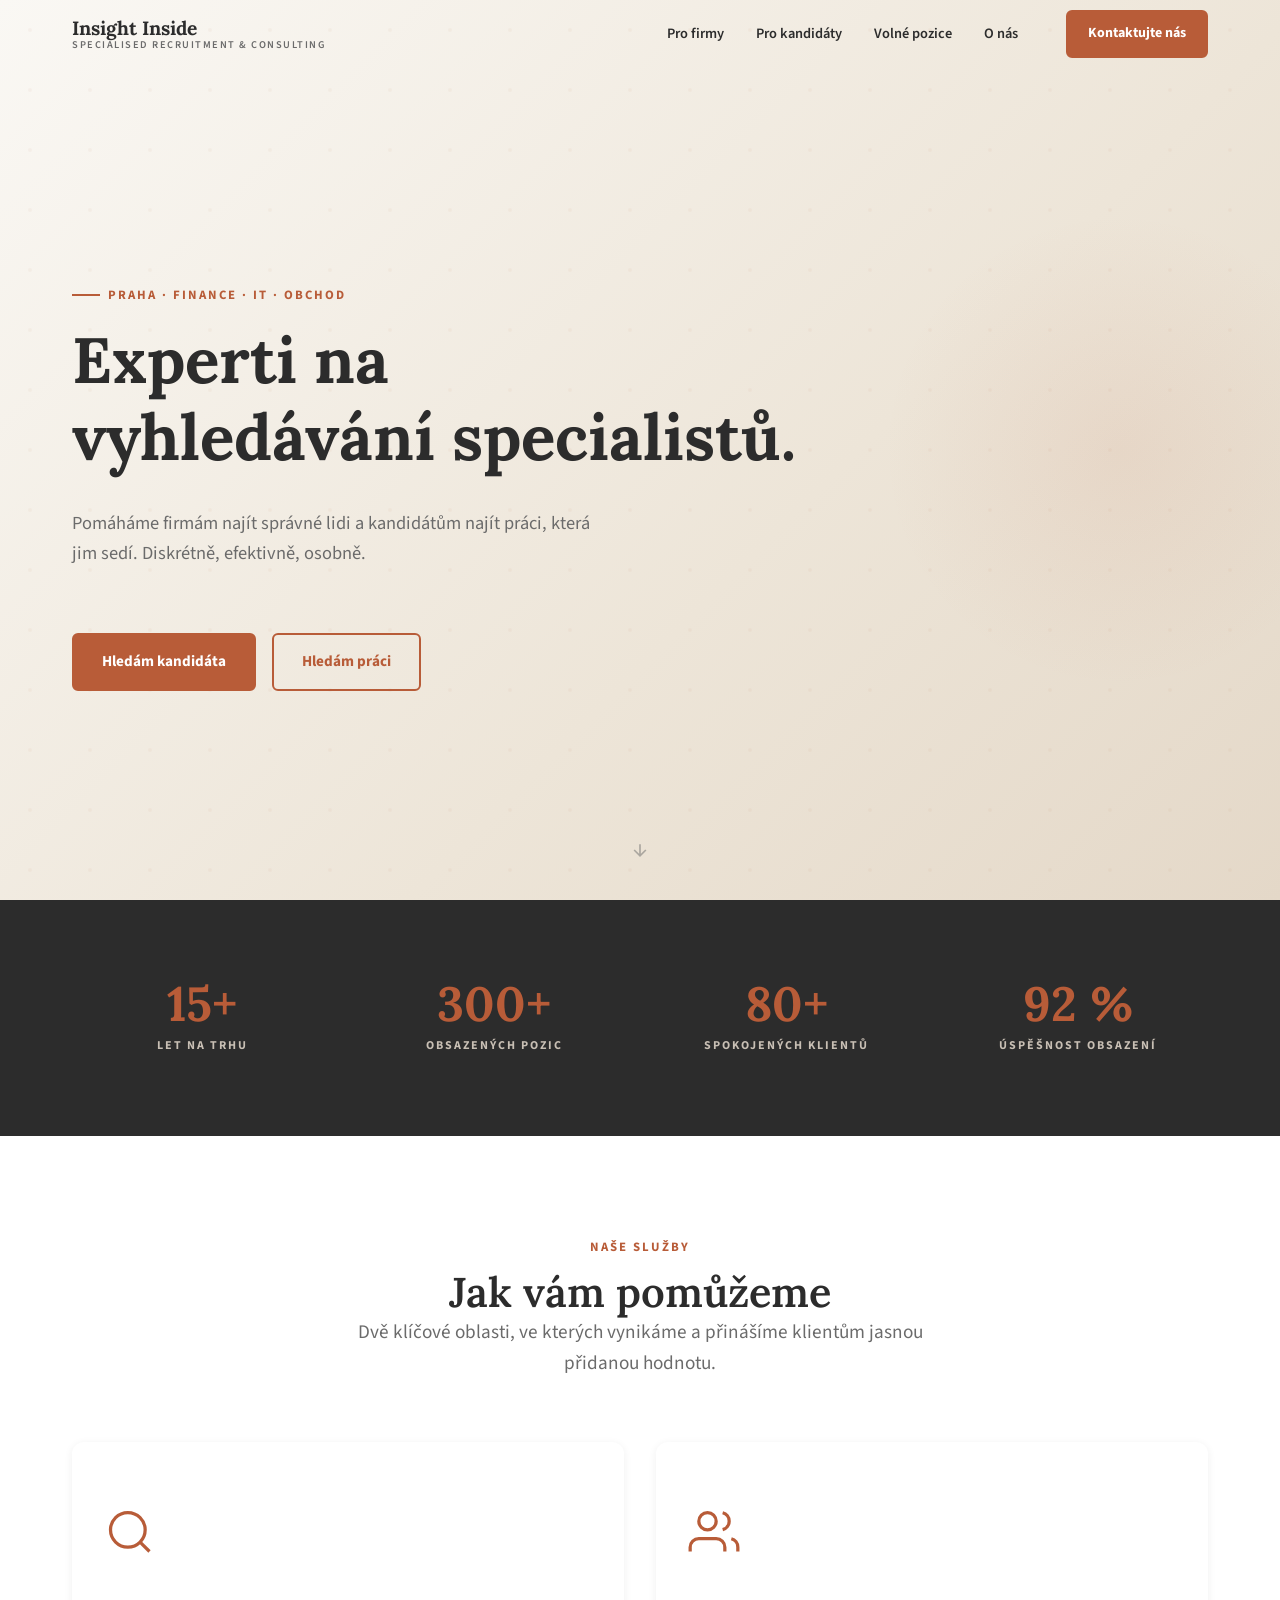
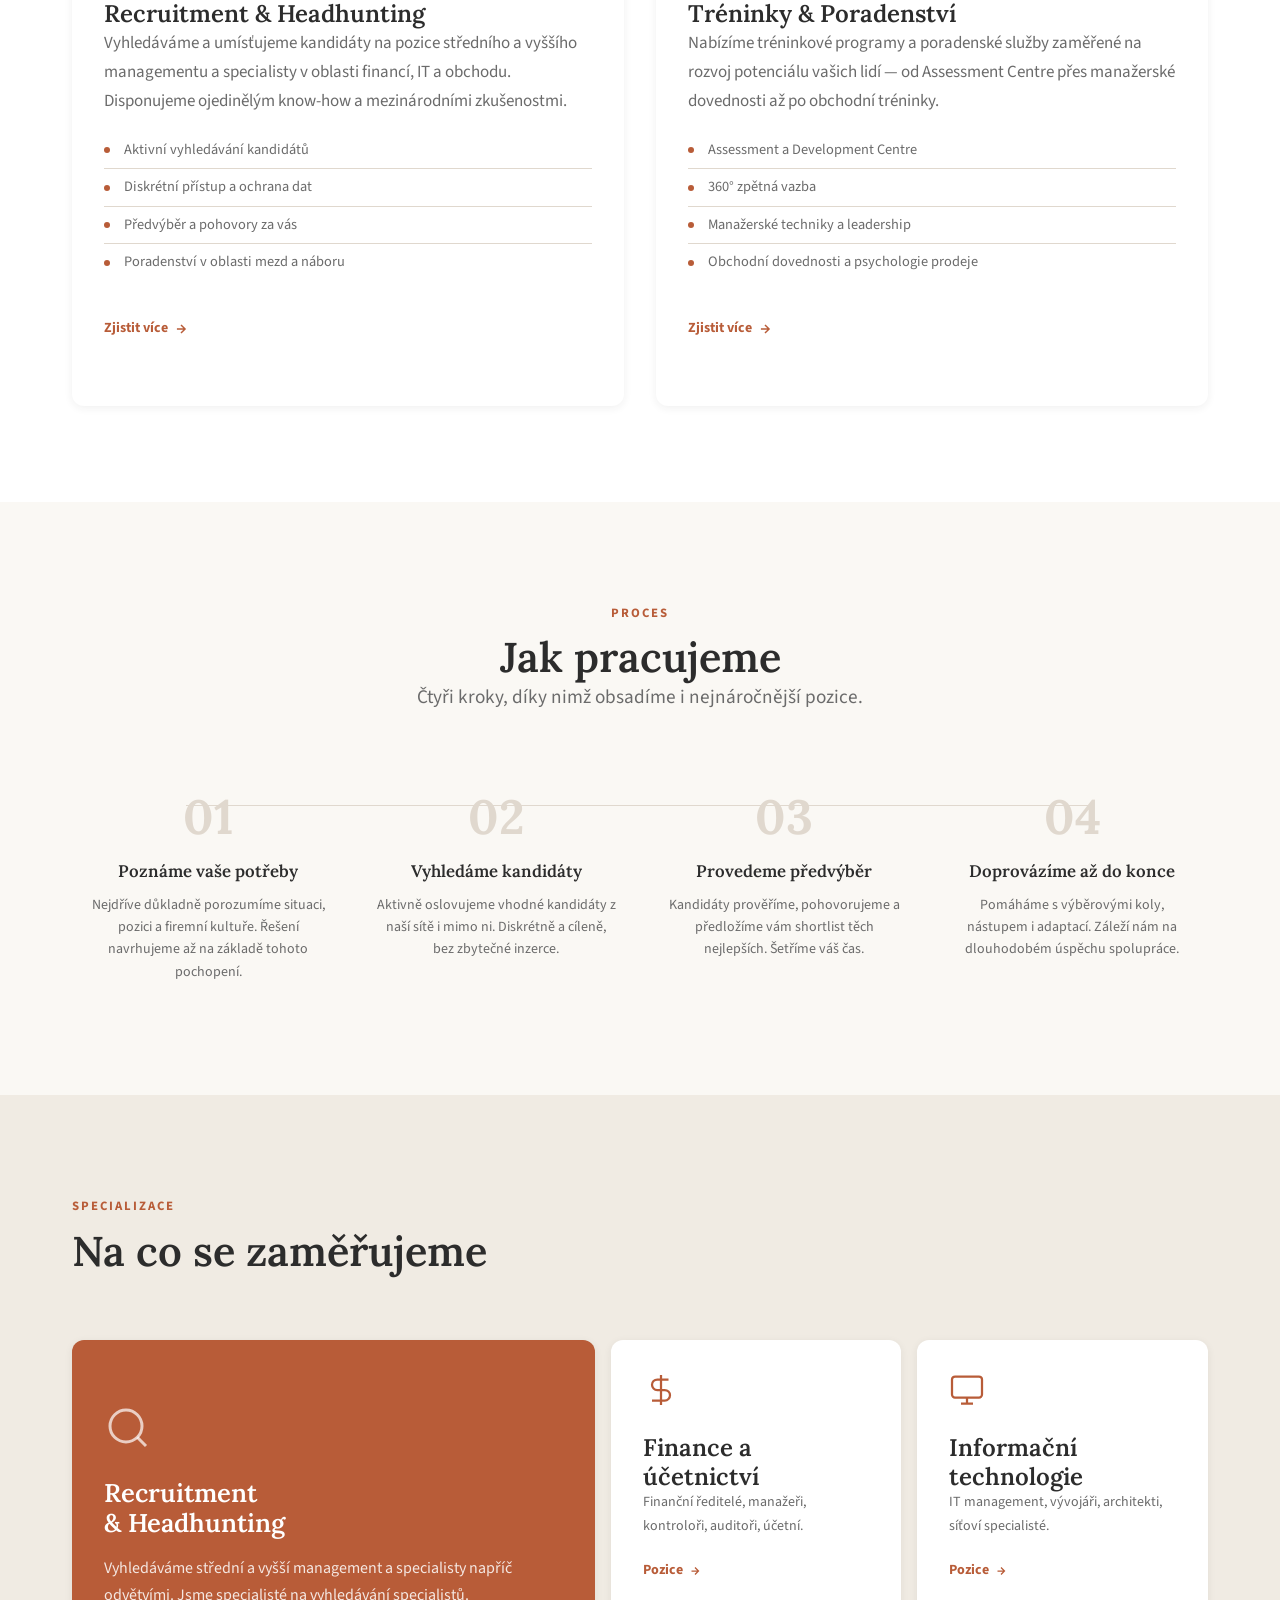
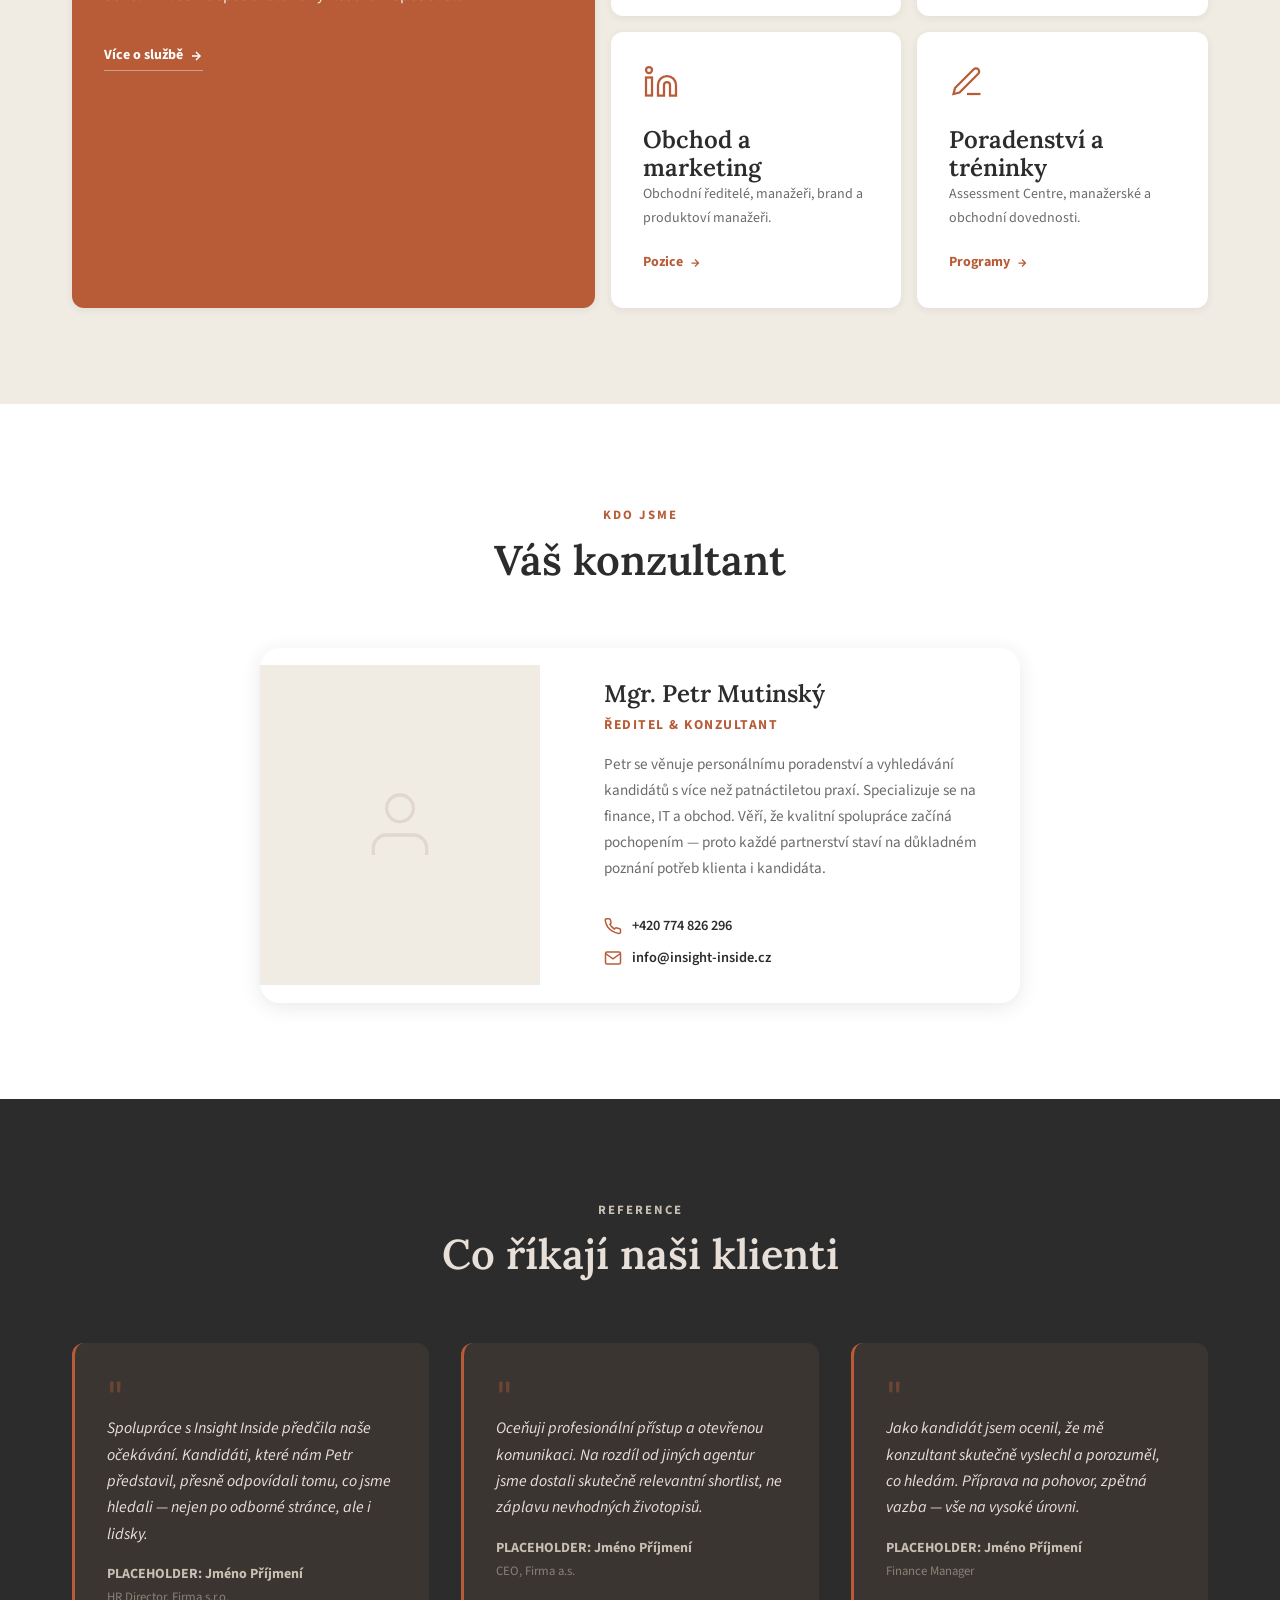
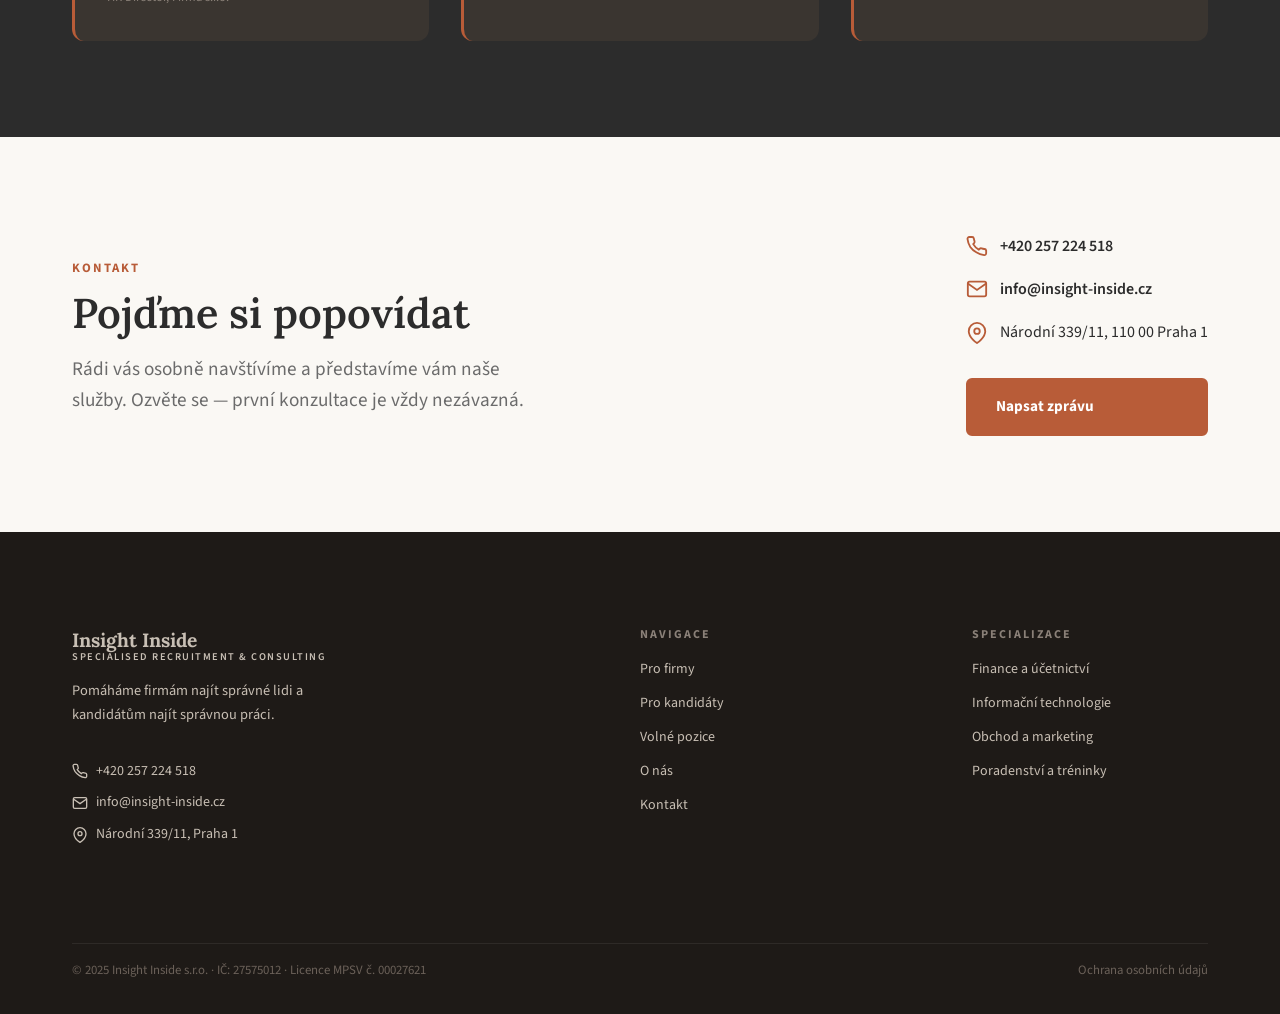
==== commit 94de09a4: "Fix: aktualizovat title a přidat Open Graph meta tagy - title: Specialisté → Experti - og:title, og:" ====
--- a/index.html
+++ b/index.html
@@ -3,8 +3,16 @@
 <head>
   <meta charset="UTF-8">
   <meta name="viewport" content="width=device-width, initial-scale=1.0">
-  <title>Insight Inside — Specialisté na vyhledávání specialistů</title>
+  <title>Insight Inside — Experti na vyhledávání specialistů</title>
   <meta name="description" content="Insight Inside s.r.o. — recruitment, headhunting a tréninky pro firmy i kandidáty v oblasti financí, IT a obchodu. Praha.">
+  <meta property="og:title"       content="Insight Inside — Experti na vyhledávání specialistů">
+  <meta property="og:description" content="Pomáháme firmám najít správné lidi a kandidátům najít práci, která jim sedí. Diskrétně, efektivně, osobně.">
+  <meta property="og:type"        content="website">
+  <meta property="og:url"         content="https://katy-pel.github.io/insight-inside/">
+  <meta property="og:locale"      content="cs_CZ">
+  <meta name="twitter:card"        content="summary">
+  <meta name="twitter:title"       content="Insight Inside — Experti na vyhledávání specialistů">
+  <meta name="twitter:description" content="Pomáháme firmám najít správné lidi a kandidátům najít práci, která jim sedí. Diskrétně, efektivně, osobně.">
   <link rel="preconnect" href="https://fonts.googleapis.com">
   <link rel="preconnect" href="https://fonts.gstatic.com" crossorigin>
   <link href="https://fonts.googleapis.com/css2?family=Lora:wght@400;600;700&family=Source+Sans+3:wght@400;600;700&display=swap" rel="stylesheet">
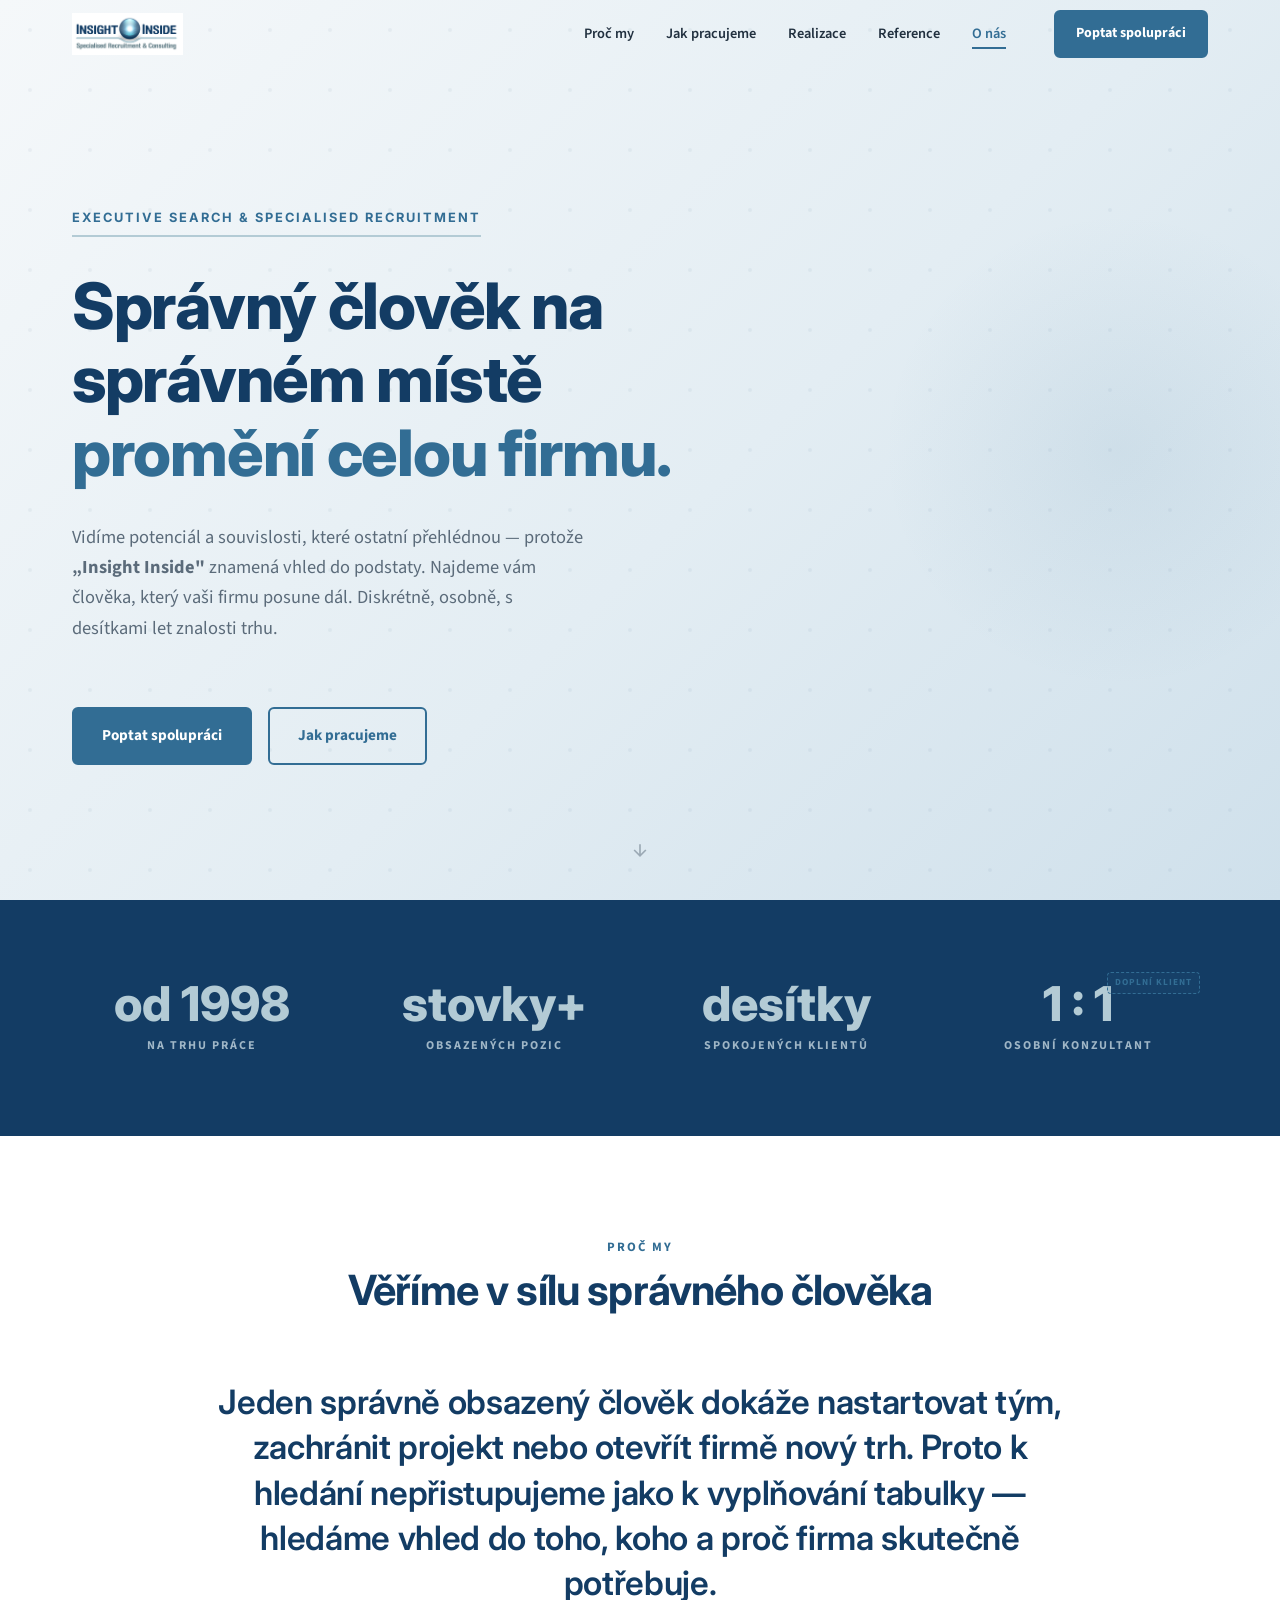
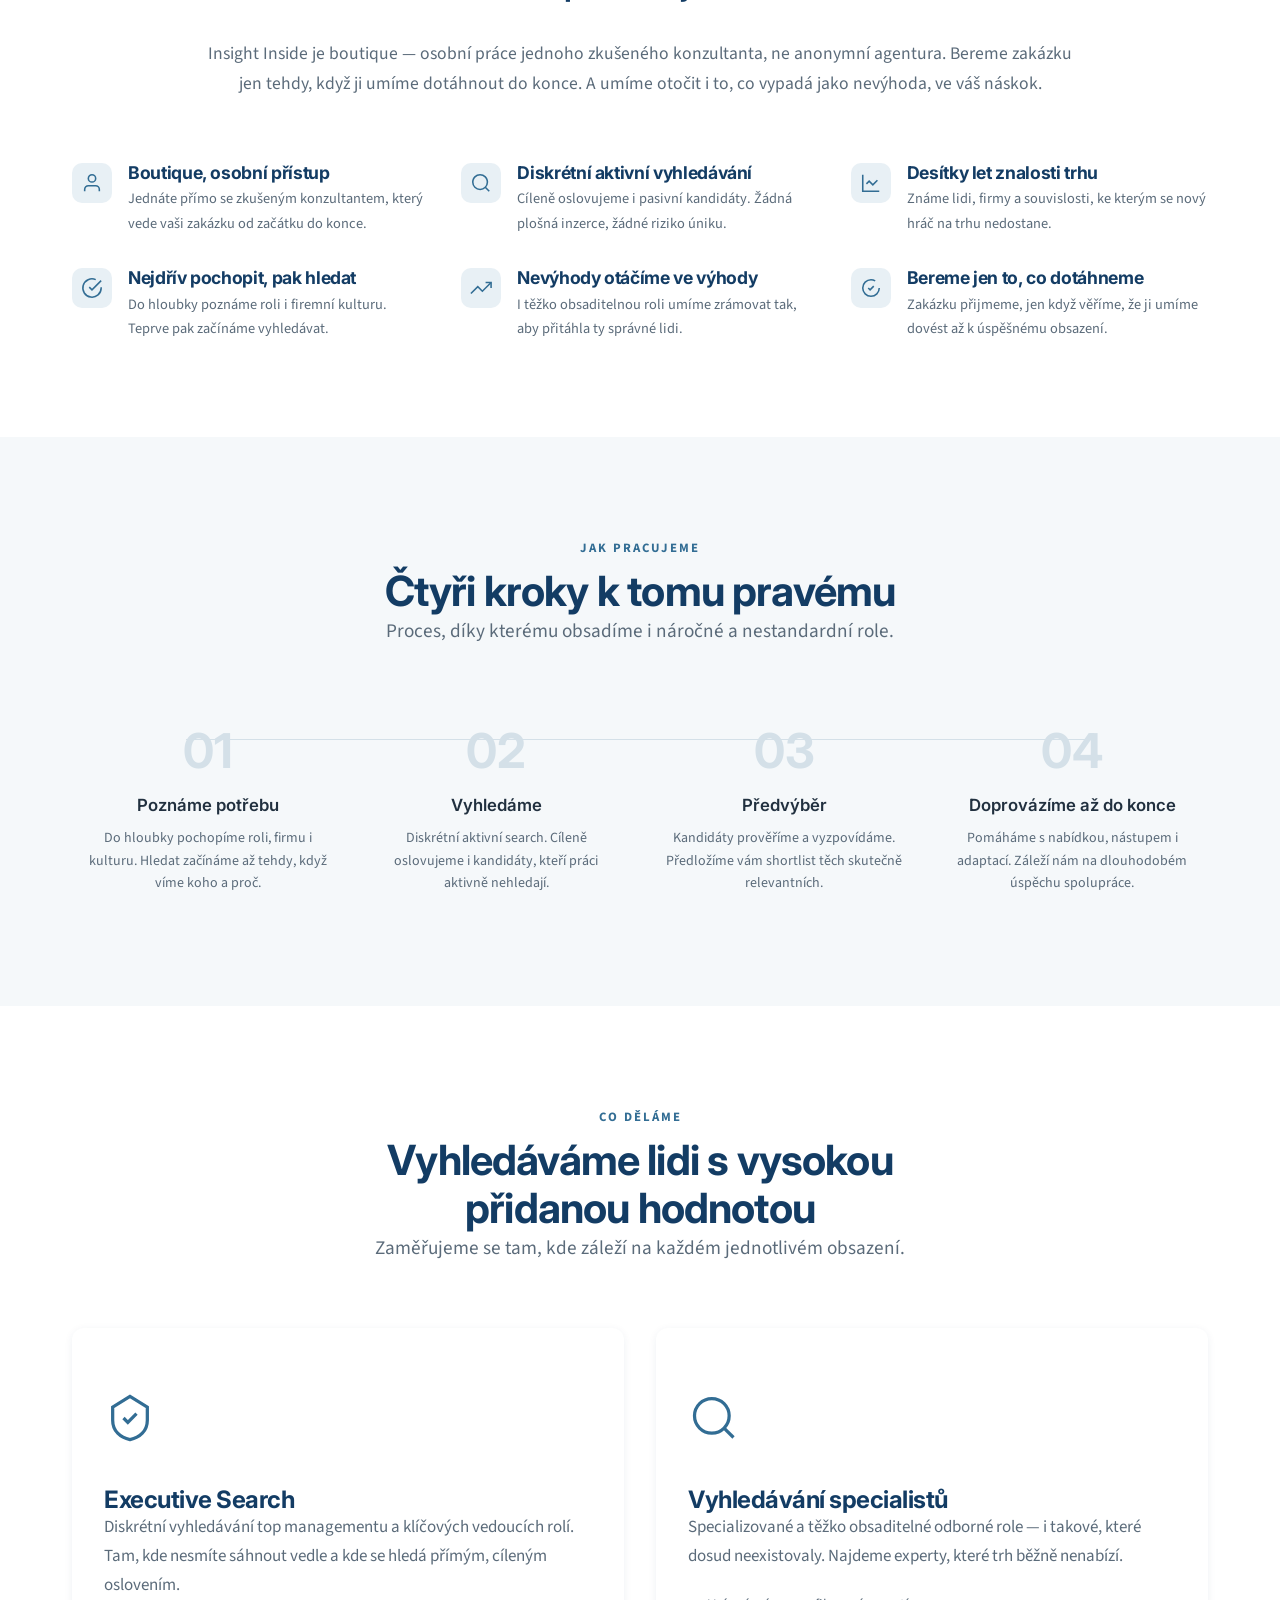
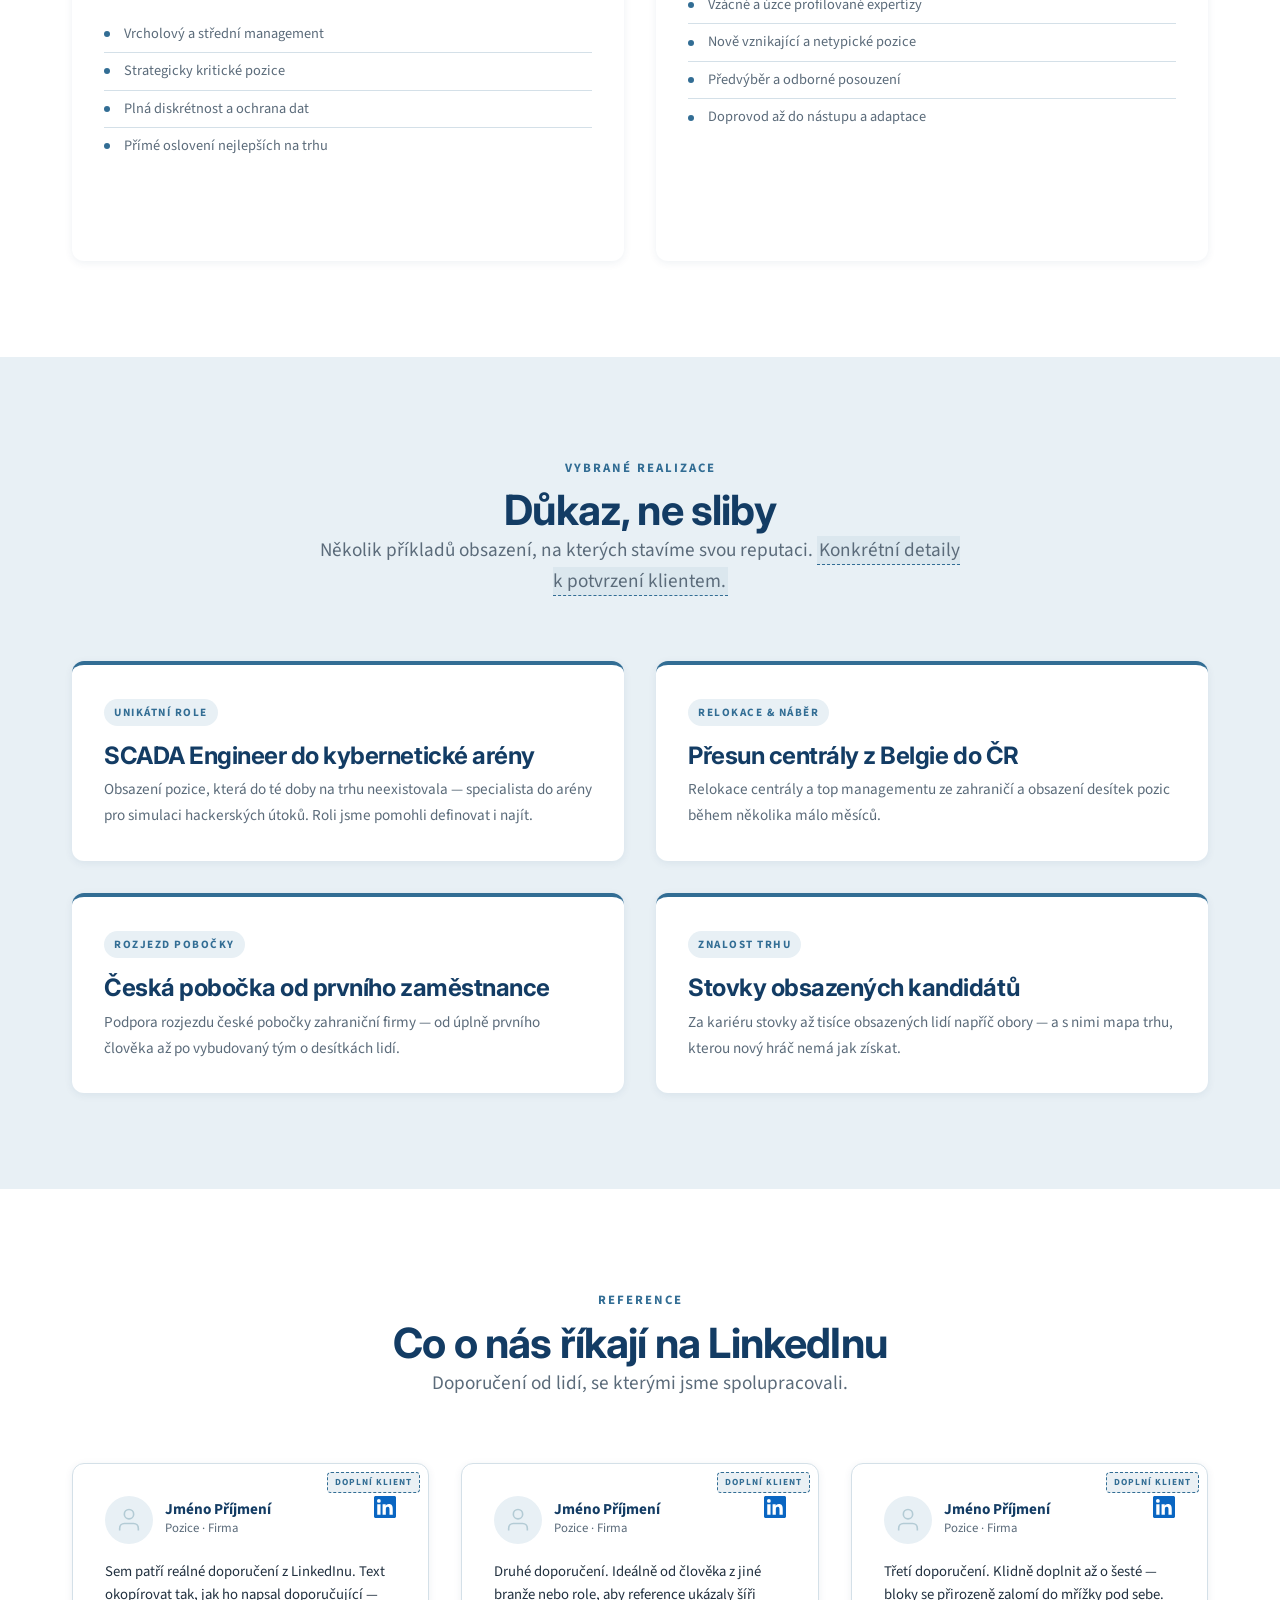
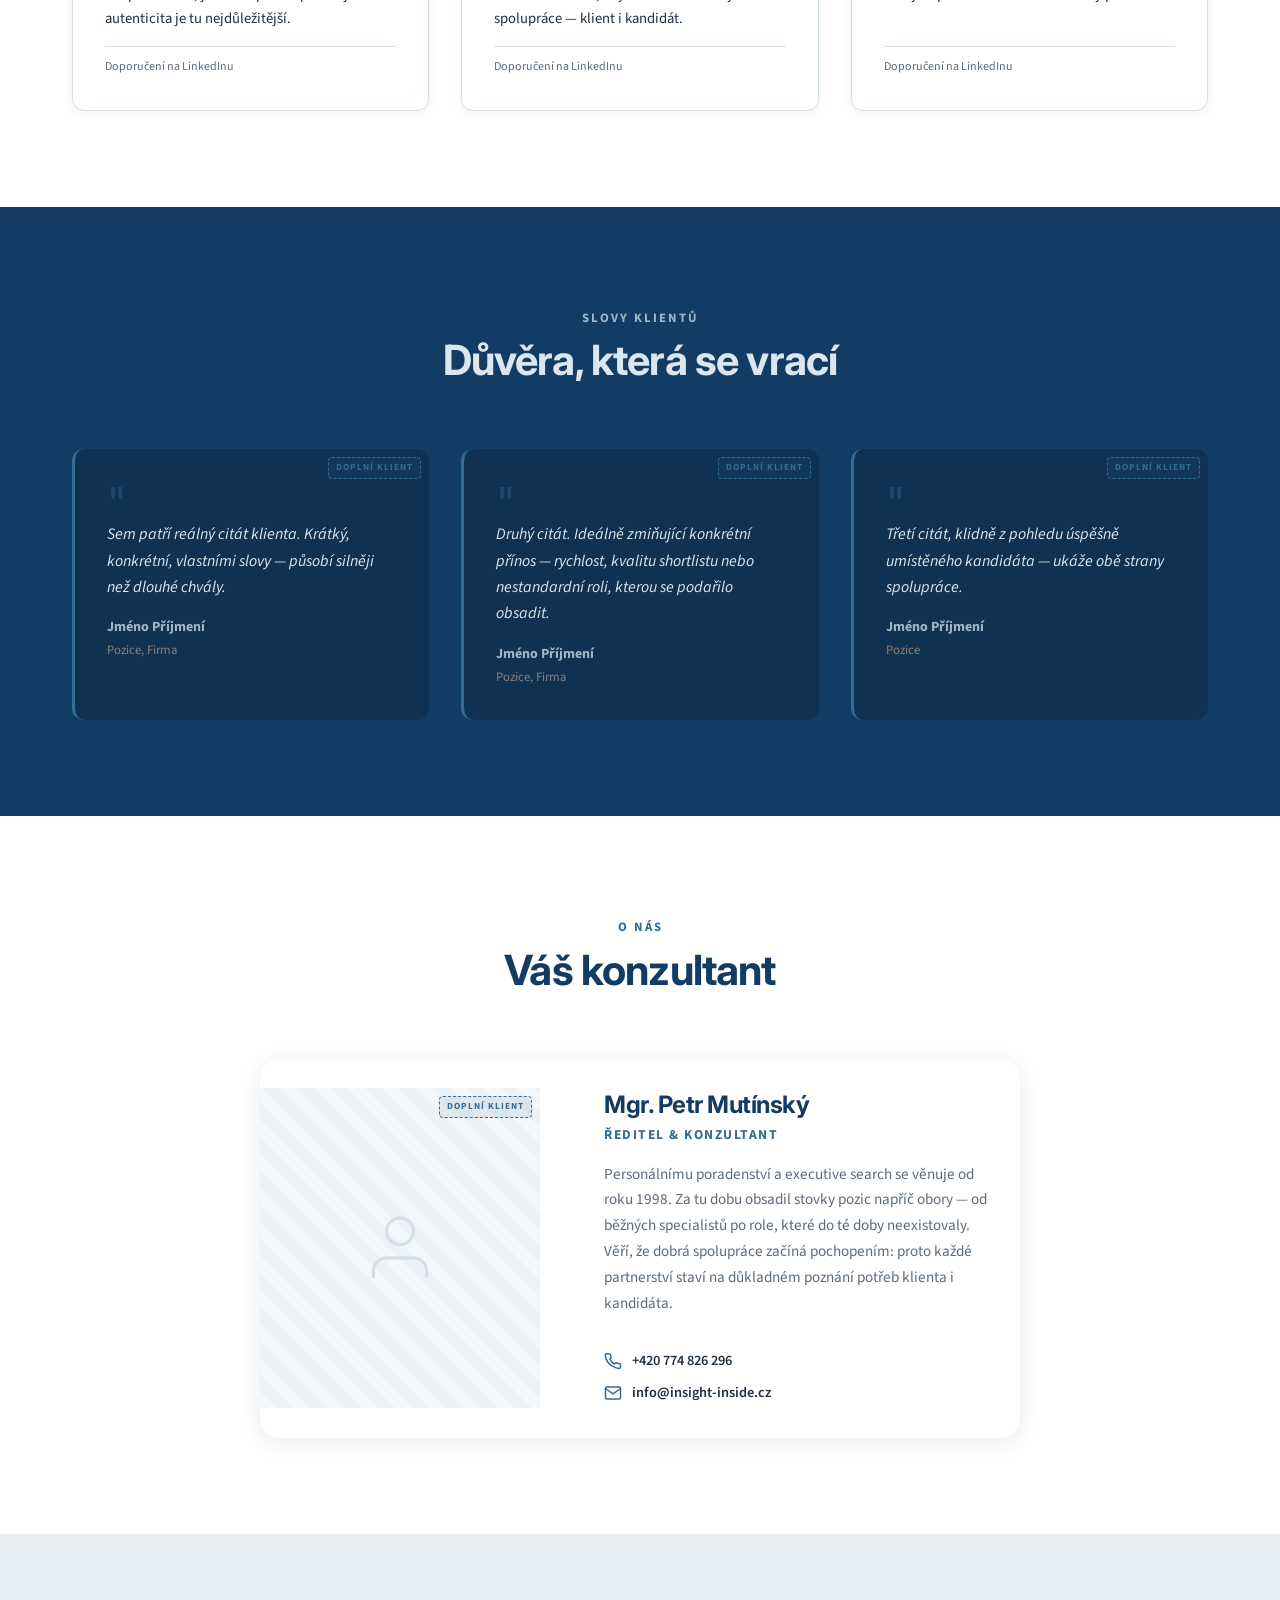
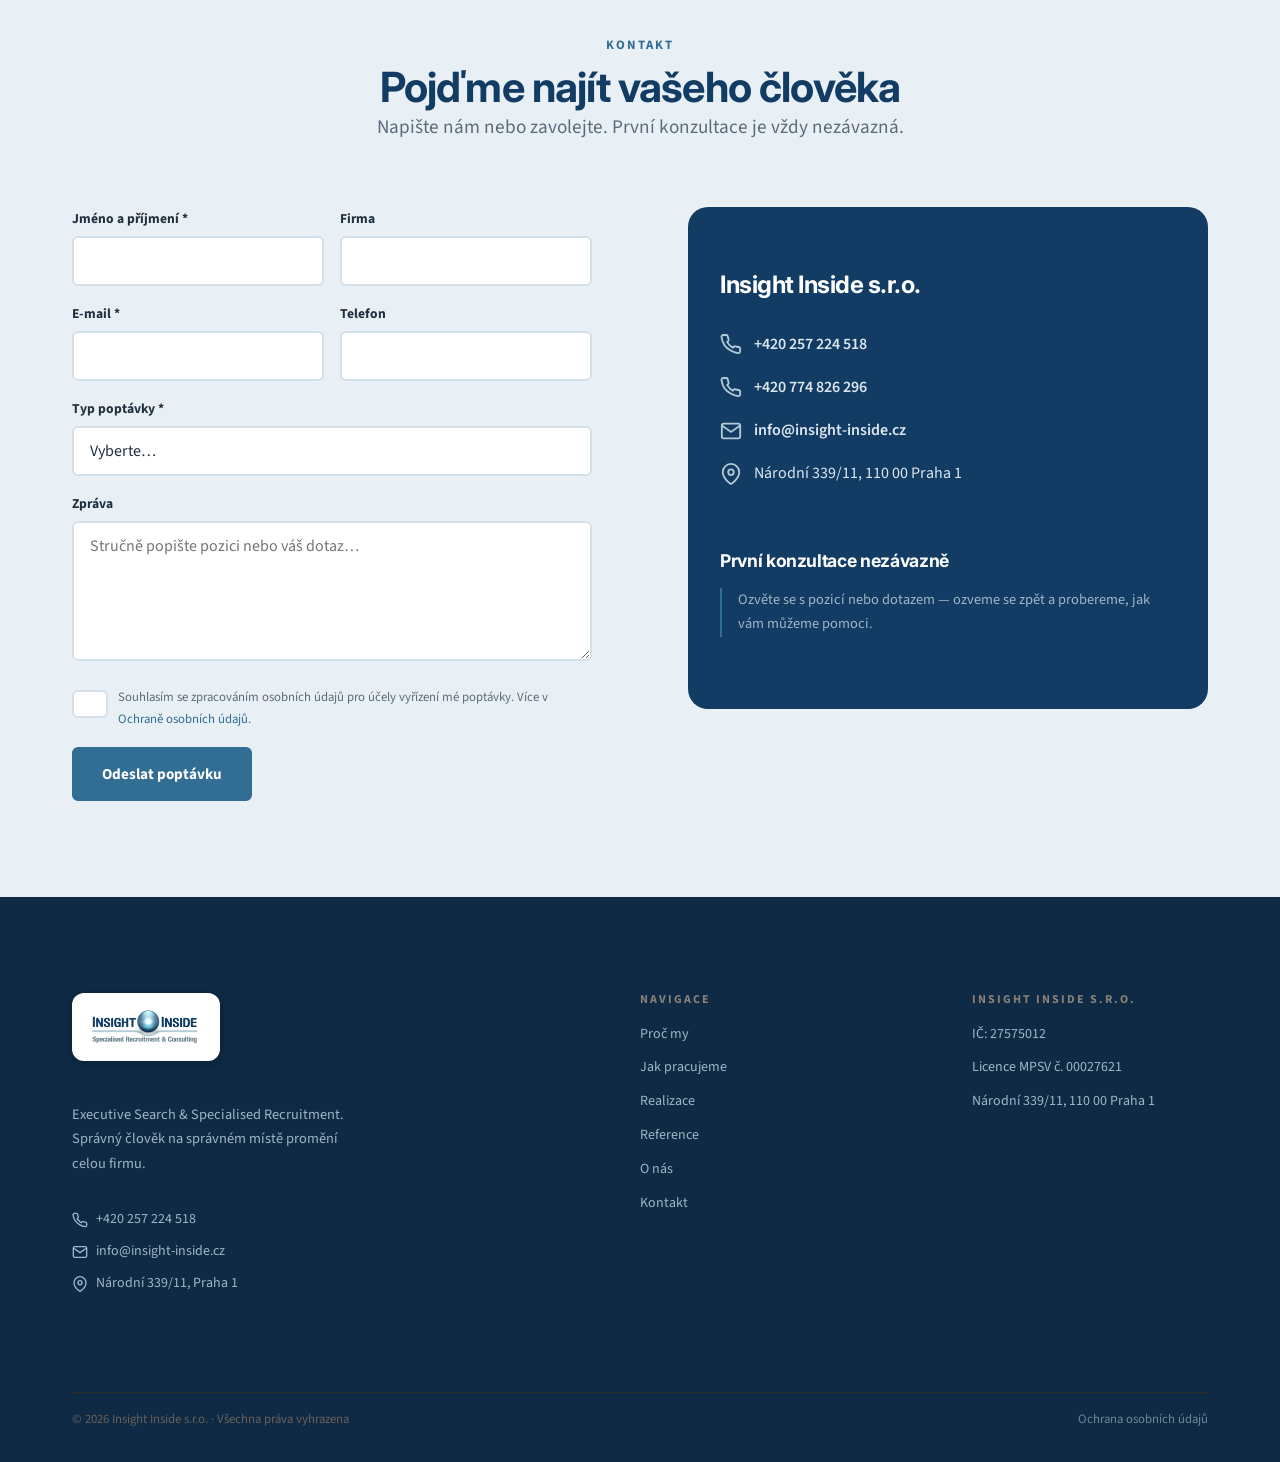
==== commit 63653131: "v2.0: onepager dle Zlatého kruhu + brandová modrá identita - Sloučení vícestránkového webu do jednoh" ====
--- a/index.html
+++ b/index.html
@@ -3,275 +3,465 @@
 <head>
   <meta charset="UTF-8">
   <meta name="viewport" content="width=device-width, initial-scale=1.0">
-  <title>Insight Inside — Experti na vyhledávání specialistů</title>
-  <meta name="description" content="Insight Inside s.r.o. — recruitment, headhunting a tréninky pro firmy i kandidáty v oblasti financí, IT a obchodu. Praha.">
-  <meta property="og:title"       content="Insight Inside — Experti na vyhledávání specialistů">
-  <meta property="og:description" content="Pomáháme firmám najít správné lidi a kandidátům najít práci, která jim sedí. Diskrétně, efektivně, osobně.">
+
+  <title>Insight Inside — Executive Search & Specialised Recruitment</title>
+  <meta name="description" content="Insight Inside s.r.o. — executive search a vyhledávání specialistů s vysokou přidanou hodnotou. Boutique, diskrétní a osobní přístup. Praha 1.">
+  <link rel="canonical" href="https://katy-pel.github.io/insight-inside/">
+
+  <!-- Open Graph -->
+  <meta property="og:title"       content="Insight Inside — Executive Search & Specialised Recruitment">
+  <meta property="og:description" content="Správný člověk na správném místě promění celou firmu. Najdeme ho pro vás — diskrétně, osobně, s desítkami let znalosti trhu.">
   <meta property="og:type"        content="website">
   <meta property="og:url"         content="https://katy-pel.github.io/insight-inside/">
   <meta property="og:locale"      content="cs_CZ">
+  <!-- PLACEHOLDER: og:image — doplnit náhledový obrázek 1200×630 px -->
+  <!-- <meta property="og:image" content="https://katy-pel.github.io/insight-inside/img/og-image.png"> -->
+
+  <!-- Twitter -->
   <meta name="twitter:card"        content="summary">
-  <meta name="twitter:title"       content="Insight Inside — Experti na vyhledávání specialistů">
-  <meta name="twitter:description" content="Pomáháme firmám najít správné lidi a kandidátům najít práci, která jim sedí. Diskrétně, efektivně, osobně.">
+  <meta name="twitter:title"       content="Insight Inside — Executive Search & Specialised Recruitment">
+  <meta name="twitter:description" content="Správný člověk na správném místě promění celou firmu. Boutique executive search z Prahy.">
+
+  <link rel="icon" type="image/svg+xml" href="img/favicon.svg">
+
+  <!-- Fonts: Inter (nadpisy) + Source Sans 3 (text) — ROZHODNUTÍ K POTVRZENÍ -->
   <link rel="preconnect" href="https://fonts.googleapis.com">
   <link rel="preconnect" href="https://fonts.gstatic.com" crossorigin>
-  <link href="https://fonts.googleapis.com/css2?family=Lora:wght@400;600;700&family=Source+Sans+3:wght@400;600;700&display=swap" rel="stylesheet">
+  <link href="https://fonts.googleapis.com/css2?family=Inter:wght@400;500;600;700;800&family=Source+Sans+3:wght@400;500;600;700&display=swap" rel="stylesheet">
+
   <link rel="stylesheet" href="css/style.css">
 </head>
 <body>
 
-  <!-- NAVIGACE -->
+  <!-- ========================================================
+       NAVIGACE (sticky)
+  ========================================================= -->
   <nav class="nav">
     <div class="nav__inner">
-      <a href="index.html" class="nav__logo">
-        Insight Inside
-        <span>Specialised Recruitment & Consulting</span>
+      <a href="#" class="nav__logo nav__logo--img" aria-label="Insight Inside — domů">
+        <img src="img/logo.png" alt="Insight Inside — Specialised Recruitment & Consulting"
+             width="923" height="350">
       </a>
       <div class="nav__links">
-        <a href="pro-firmy.html"      class="nav__link">Pro firmy</a>
-        <a href="pro-kandidaty.html"  class="nav__link">Pro kandidáty</a>
-        <a href="volne-pozice.html"   class="nav__link">Volné pozice</a>
-        <a href="o-nas.html"          class="nav__link">O nás</a>
-        <a href="kontakt.html"        class="btn btn--primary btn--sm nav__cta">Kontaktujte nás</a>
-      </div>
-      <button class="nav__hamburger" aria-label="Menu">
+        <a href="#proc"      class="nav__link">Proč my</a>
+        <a href="#jak"       class="nav__link">Jak pracujeme</a>
+        <a href="#realizace" class="nav__link">Realizace</a>
+        <a href="#reference" class="nav__link">Reference</a>
+        <a href="#o-nas"     class="nav__link">O nás</a>
+        <a href="#kontakt"   class="btn btn--primary btn--sm nav__cta">Poptat spolupráci</a>
+      </div>
+      <button class="nav__hamburger" aria-label="Otevřít menu" aria-expanded="false">
         <span></span><span></span><span></span>
       </button>
     </div>
   </nav>
 
-  <!-- Mobile menu -->
+  <!-- Mobilní menu -->
   <div class="nav__mobile">
-    <a href="pro-firmy.html"     class="nav__link">Pro firmy</a>
-    <a href="pro-kandidaty.html" class="nav__link">Pro kandidáty</a>
-    <a href="volne-pozice.html"  class="nav__link">Volné pozice</a>
-    <a href="o-nas.html"         class="nav__link">O nás</a>
-    <a href="kontakt.html"       class="btn btn--primary">Kontaktujte nás</a>
+    <a href="#proc"      class="nav__link">Proč my</a>
+    <a href="#jak"       class="nav__link">Jak pracujeme</a>
+    <a href="#realizace" class="nav__link">Realizace</a>
+    <a href="#reference" class="nav__link">Reference</a>
+    <a href="#o-nas"     class="nav__link">O nás</a>
+    <a href="#kontakt"   class="btn btn--primary">Poptat spolupráci</a>
   </div>
 
-  <!-- ========================================================
-       HERO
+  <main>
+
+  <!-- ========================================================
+       HERO  ·  PROČ (Why) — přesvědčení
   ========================================================= -->
   <section class="hero">
     <div class="container">
       <div class="hero__content">
-        <span class="hero__label">Praha · Finance · IT · Obchod</span>
-        <h1>Experti na vyhledávání&nbsp;specialistů.</h1>
+        <span class="hero__brandline">Executive Search &amp; Specialised Recruitment</span>
+        <h1>Správný člověk na správném místě <span class="text-accent">promění celou firmu.</span></h1>
         <p class="hero__perex">
-          Pomáháme firmám najít správné lidi a kandidátům najít práci, která jim sedí.
-          Diskrétně, efektivně, osobně.
+          Vidíme potenciál a souvislosti, které ostatní přehlédnou — protože
+          <strong>„Insight Inside"</strong> znamená vhled do podstaty. Najdeme vám člověka,
+          který vaši firmu posune dál. Diskrétně, osobně, s desítkami let znalosti trhu.
         </p>
         <div class="btn-group">
-          <a href="pro-firmy.html"     class="btn btn--primary">Hledám kandidáta</a>
-          <a href="pro-kandidaty.html" class="btn btn--outline">Hledám práci</a>
+          <a href="#kontakt" class="btn btn--primary">Poptat spolupráci</a>
+          <a href="#jak"     class="btn btn--outline">Jak pracujeme</a>
         </div>
       </div>
     </div>
     <div class="hero__deco"></div>
-    <div class="hero__scroll">
+    <a href="#proc" class="hero__scroll" aria-label="Posunout na obsah">
       <svg width="20" height="20" viewBox="0 0 24 24" fill="none" stroke="currentColor" stroke-width="2"><path d="M12 5v14M5 12l7 7 7-7"/></svg>
-    </div>
+    </a>
   </section>
 
   <!-- ========================================================
        TRUST BAR
+       PLACEHOLDER: čísla jsou orientační a je třeba je SLADIT a POTVRDIT.
+       Pozn.: zkušenost konzultanta je od roku 1998 (≈ od té doby na trhu),
+       což je jiný údaj než stáří firmy. K ověření s klientem.
   ========================================================= -->
   <section class="trust-bar">
     <div class="container">
-      <div class="trust-bar__grid">
+      <div class="trust-bar__grid is-placeholder">
         <div class="trust-bar__item fade-in">
-          <div class="trust-bar__number">15+</div>
-          <div class="trust-bar__label">let na trhu</div>
+          <div class="trust-bar__number">od 1998</div>
+          <div class="trust-bar__label">na trhu práce</div>
         </div>
         <div class="trust-bar__item fade-in fade-in--delay-1">
-          <div class="trust-bar__number">300+</div>
+          <div class="trust-bar__number">stovky+</div>
           <div class="trust-bar__label">obsazených pozic</div>
         </div>
         <div class="trust-bar__item fade-in fade-in--delay-2">
-          <div class="trust-bar__number">80+</div>
+          <div class="trust-bar__number">desítky</div>
           <div class="trust-bar__label">spokojených klientů</div>
         </div>
         <div class="trust-bar__item fade-in fade-in--delay-3">
-          <div class="trust-bar__number">92 %</div>
-          <div class="trust-bar__label">úspěšnost obsazení</div>
-        </div>
-      </div>
-    </div>
-  </section>
-
-  <!-- ========================================================
-       CO DĚLÁME
-  ========================================================= -->
-  <section class="section section--white">
-    <div class="container">
-      <div class="section__header--center fade-in">
-        <span class="section__label">Naše služby</span>
-        <h2>Jak vám pomůžeme</h2>
-        <p class="lead">Dvě klíčové oblasti, ve kterých vynikáme a přinášíme klientům jasnou přidanou hodnotu.</p>
+          <div class="trust-bar__number">1 : 1</div>
+          <div class="trust-bar__label">osobní konzultant</div>
+        </div>
+      </div>
+    </div>
+  </section>
+
+  <!-- ========================================================
+       PROČ (Why) — přesvědčení rozvedené
+  ========================================================= -->
+  <section id="proc" class="section section--white">
+    <div class="container">
+      <div class="section__header--center fade-in">
+        <span class="section__label">Proč my</span>
+        <h2>Věříme v sílu správného člověka</h2>
+      </div>
+
+      <div class="why-statement fade-in">
+        <p>
+          Jeden správně obsazený člověk dokáže nastartovat tým, zachránit projekt
+          nebo otevřít firmě nový trh. Proto k hledání nepřistupujeme jako k vyplňování
+          tabulky — hledáme vhled do toho, koho a proč firma skutečně potřebuje.
+        </p>
+        <p class="why-sub">
+          Insight Inside je boutique — osobní práce jednoho zkušeného konzultanta,
+          ne anonymní agentura. Bereme zakázku jen tehdy, když ji umíme dotáhnout
+          do konce. A umíme otočit i to, co vypadá jako nevýhoda, ve váš náskok.
+        </p>
+      </div>
+
+      <div class="diff-grid">
+        <div class="diff-item fade-in">
+          <div class="diff-item__icon">
+            <svg viewBox="0 0 24 24" fill="none" stroke="currentColor" stroke-width="1.7"><path d="M20 21v-2a4 4 0 0 0-4-4H8a4 4 0 0 0-4 4v2"/><circle cx="12" cy="7" r="4"/></svg>
+          </div>
+          <div>
+            <h4>Boutique, osobní přístup</h4>
+            <p>Jednáte přímo se zkušeným konzultantem, který vede vaši zakázku od začátku do konce.</p>
+          </div>
+        </div>
+        <div class="diff-item fade-in fade-in--delay-1">
+          <div class="diff-item__icon">
+            <svg viewBox="0 0 24 24" fill="none" stroke="currentColor" stroke-width="1.7"><circle cx="11" cy="11" r="8"/><path d="m21 21-4.35-4.35"/></svg>
+          </div>
+          <div>
+            <h4>Diskrétní aktivní vyhledávání</h4>
+            <p>Cíleně oslovujeme i pasivní kandidáty. Žádná plošná inzerce, žádné riziko úniku.</p>
+          </div>
+        </div>
+        <div class="diff-item fade-in fade-in--delay-2">
+          <div class="diff-item__icon">
+            <svg viewBox="0 0 24 24" fill="none" stroke="currentColor" stroke-width="1.7"><path d="M3 3v18h18"/><path d="m19 9-5 5-4-4-3 3"/></svg>
+          </div>
+          <div>
+            <h4>Desítky let znalosti trhu</h4>
+            <p>Známe lidi, firmy a souvislosti, ke kterým se nový hráč na trhu nedostane.</p>
+          </div>
+        </div>
+        <div class="diff-item fade-in">
+          <div class="diff-item__icon">
+            <svg viewBox="0 0 24 24" fill="none" stroke="currentColor" stroke-width="1.7"><path d="M22 11.08V12a10 10 0 1 1-5.93-9.14"/><path d="m9 11 3 3L22 4"/></svg>
+          </div>
+          <div>
+            <h4>Nejdřív pochopit, pak hledat</h4>
+            <p>Do hloubky poznáme roli i firemní kulturu. Teprve pak začínáme vyhledávat.</p>
+          </div>
+        </div>
+        <div class="diff-item fade-in fade-in--delay-1">
+          <div class="diff-item__icon">
+            <svg viewBox="0 0 24 24" fill="none" stroke="currentColor" stroke-width="1.7"><polyline points="23 6 13.5 15.5 8.5 10.5 1 18"/><polyline points="17 6 23 6 23 12"/></svg>
+          </div>
+          <div>
+            <h4>Nevýhody otáčíme ve výhody</h4>
+            <p>I těžko obsaditelnou roli umíme zrámovat tak, aby přitáhla ty správné lidi.</p>
+          </div>
+        </div>
+        <div class="diff-item fade-in fade-in--delay-2">
+          <div class="diff-item__icon">
+            <svg viewBox="0 0 24 24" fill="none" stroke="currentColor" stroke-width="1.7"><path d="M9 12l2 2 4-4"/><path d="M21 12c0 4.97-4.03 9-9 9s-9-4.03-9-9 4.03-9 9-9c1.66 0 3.22.45 4.56 1.24"/></svg>
+          </div>
+          <div>
+            <h4>Bereme jen to, co dotáhneme</h4>
+            <p>Zakázku přijmeme, jen když věříme, že ji umíme dovést až k úspěšnému obsazení.</p>
+          </div>
+        </div>
+      </div>
+    </div>
+  </section>
+
+  <!-- ========================================================
+       JAK (How) — způsob práce
+  ========================================================= -->
+  <section id="jak" class="section">
+    <div class="container">
+      <div class="section__header--center fade-in">
+        <span class="section__label">Jak pracujeme</span>
+        <h2>Čtyři kroky k tomu pravému</h2>
+        <p class="lead">Proces, díky kterému obsadíme i náročné a nestandardní role.</p>
+      </div>
+      <div class="steps">
+        <div class="step fade-in">
+          <div class="step__number">01</div>
+          <div class="step__title">Poznáme potřebu</div>
+          <p class="step__text">Do hloubky pochopíme roli, firmu i kulturu. Hledat začínáme až tehdy, když víme koho a proč.</p>
+        </div>
+        <div class="step fade-in fade-in--delay-1">
+          <div class="step__number">02</div>
+          <div class="step__title">Vyhledáme</div>
+          <p class="step__text">Diskrétní aktivní search. Cíleně oslovujeme i kandidáty, kteří práci aktivně nehledají.</p>
+        </div>
+        <div class="step fade-in fade-in--delay-2">
+          <div class="step__number">03</div>
+          <div class="step__title">Předvýběr</div>
+          <p class="step__text">Kandidáty prověříme a vyzpovídáme. Předložíme vám shortlist těch skutečně relevantních.</p>
+        </div>
+        <div class="step fade-in fade-in--delay-3">
+          <div class="step__number">04</div>
+          <div class="step__title">Doprovázíme až do konce</div>
+          <p class="step__text">Pomáháme s nabídkou, nástupem i adaptací. Záleží nám na dlouhodobém úspěchu spolupráce.</p>
+        </div>
+      </div>
+    </div>
+  </section>
+
+  <!-- ========================================================
+       CO (What) — služba
+  ========================================================= -->
+  <section id="co" class="section section--white">
+    <div class="container">
+      <div class="section__header--center fade-in">
+        <span class="section__label">Co děláme</span>
+        <h2>Vyhledáváme lidi s vysokou přidanou hodnotou</h2>
+        <p class="lead">Zaměřujeme se tam, kde záleží na každém jednotlivém obsazení.</p>
       </div>
       <div class="grid-2">
         <div class="service-card fade-in">
           <svg class="service-card__icon" viewBox="0 0 24 24" fill="none" stroke="currentColor" stroke-width="1.5">
+            <path d="M12 2 4 7v6c0 5 3.5 8 8 9 4.5-1 8-4 8-9V7l-8-5z"/><path d="m9 12 2 2 4-4"/>
+          </svg>
+          <h3>Executive Search</h3>
+          <p style="color:var(--text-muted);margin-bottom:var(--sp-sm)">
+            Diskrétní vyhledávání top managementu a klíčových vedoucích rolí.
+            Tam, kde nesmíte sáhnout vedle a kde se hledá přímým, cíleným oslovením.
+          </p>
+          <ul>
+            <li>Vrcholový a střední management</li>
+            <li>Strategicky kritické pozice</li>
+            <li>Plná diskrétnost a ochrana dat</li>
+            <li>Přímé oslovení nejlepších na trhu</li>
+          </ul>
+        </div>
+        <div class="service-card fade-in fade-in--delay-1">
+          <svg class="service-card__icon" viewBox="0 0 24 24" fill="none" stroke="currentColor" stroke-width="1.5">
             <circle cx="11" cy="11" r="8"/><path d="m21 21-4.35-4.35"/>
           </svg>
-          <h3>Recruitment & Headhunting</h3>
+          <h3>Vyhledávání specialistů</h3>
           <p style="color:var(--text-muted);margin-bottom:var(--sp-sm)">
-            Vyhledáváme a umísťujeme kandidáty na pozice středního a vyššího managementu
-            a specialisty v oblasti financí, IT a obchodu. Disponujeme ojedinělým know-how
-            a mezinárodními zkušenostmi.
+            Specializované a těžko obsaditelné odborné role — i takové, které dosud
+            neexistovaly. Najdeme experty, které trh běžně nenabízí.
           </p>
           <ul>
-            <li>Aktivní vyhledávání kandidátů</li>
-            <li>Diskrétní přístup a ochrana dat</li>
-            <li>Předvýběr a pohovory za vás</li>
-            <li>Poradenství v oblasti mezd a náboru</li>
+            <li>Vzácné a úzce profilované expertízy</li>
+            <li>Nově vznikající a netypické pozice</li>
+            <li>Předvýběr a odborné posouzení</li>
+            <li>Doprovod až do nástupu a adaptace</li>
           </ul>
-          <a href="pro-firmy.html" class="card__link">Zjistit více <svg width="14" height="14" viewBox="0 0 24 24" fill="none" stroke="currentColor" stroke-width="2.5"><path d="M5 12h14M12 5l7 7-7 7"/></svg></a>
-        </div>
-        <div class="service-card fade-in fade-in--delay-1">
-          <svg class="service-card__icon" viewBox="0 0 24 24" fill="none" stroke="currentColor" stroke-width="1.5">
-            <path d="M17 21v-2a4 4 0 0 0-4-4H5a4 4 0 0 0-4 4v2"/><circle cx="9" cy="7" r="4"/>
-            <path d="M23 21v-2a4 4 0 0 0-3-3.87"/><path d="M16 3.13a4 4 0 0 1 0 7.75"/>
-          </svg>
-          <h3>Tréninky & Poradenství</h3>
-          <p style="color:var(--text-muted);margin-bottom:var(--sp-sm)">
-            Nabízíme tréninkové programy a poradenské služby zaměřené na rozvoj potenciálu
-            vašich lidí — od Assessment Centre přes manažerské dovednosti až po obchodní tréninky.
+        </div>
+      </div>
+    </div>
+  </section>
+
+  <!-- ========================================================
+       CO (What) — DŮKAZY · Vybrané realizace
+       Pozn.: realizace vycházejí z reálných projektů konzultanta.
+       PLACEHOLDER: konkrétní formulace, názvy a čísla NECHAT POTVRDIT klientem.
+  ========================================================= -->
+  <section id="realizace" class="section section--alt">
+    <div class="container">
+      <div class="section__header--center fade-in">
+        <span class="section__label">Vybrané realizace</span>
+        <h2>Důkaz, ne sliby</h2>
+        <p class="lead">Několik příkladů obsazení, na kterých stavíme svou reputaci.
+          <span class="ph-text">Konkrétní detaily k potvrzení klientem.</span></p>
+      </div>
+      <div class="case-grid">
+        <div class="case-card fade-in">
+          <span class="case-card__tag">Unikátní role</span>
+          <h3>SCADA Engineer do kybernetické arény</h3>
+          <p>Obsazení pozice, která do té doby na trhu neexistovala — specialista do arény
+            pro simulaci hackerských útoků. Roli jsme pomohli definovat i najít.</p>
+        </div>
+        <div class="case-card fade-in fade-in--delay-1">
+          <span class="case-card__tag">Relokace &amp; náběr</span>
+          <h3>Přesun centrály z Belgie do ČR</h3>
+          <p>Relokace centrály a top managementu ze zahraničí a obsazení desítek pozic
+            během několika málo měsíců.</p>
+        </div>
+        <div class="case-card fade-in fade-in--delay-2">
+          <span class="case-card__tag">Rozjezd pobočky</span>
+          <h3>Česká pobočka od prvního zaměstnance</h3>
+          <p>Podpora rozjezdu české pobočky zahraniční firmy — od úplně prvního člověka
+            až po vybudovaný tým o desítkách lidí.</p>
+        </div>
+        <div class="case-card fade-in fade-in--delay-3">
+          <span class="case-card__tag">Znalost trhu</span>
+          <h3>Stovky obsazených kandidátů</h3>
+          <p>Za kariéru stovky až tisíce obsazených lidí napříč obory — a s nimi mapa trhu,
+            kterou nový hráč nemá jak získat.</p>
+        </div>
+      </div>
+    </div>
+  </section>
+
+  <!-- ========================================================
+       REFERENCE — LinkedIn doporučení
+       PLACEHOLDER: nahradit reálnými doporučeními (3–6) z LinkedInu.
+  ========================================================= -->
+  <section id="reference" class="section section--white">
+    <div class="container">
+      <div class="section__header--center fade-in">
+        <span class="section__label">Reference</span>
+        <h2>Co o nás říkají na LinkedInu</h2>
+        <p class="lead">Doporučení od lidí, se kterými jsme spolupracovali.</p>
+      </div>
+      <div class="li-grid">
+        <!-- LinkedIn doporučení #1 -->
+        <div class="li-card is-placeholder fade-in">
+          <svg class="li-card__in" viewBox="0 0 24 24" fill="currentColor" aria-hidden="true"><path d="M20.45 20.45h-3.56v-5.57c0-1.33-.02-3.04-1.85-3.04-1.85 0-2.13 1.45-2.13 2.94v5.67H9.35V9h3.41v1.56h.05c.48-.9 1.64-1.85 3.37-1.85 3.6 0 4.27 2.37 4.27 5.46v6.28zM5.34 7.43a2.06 2.06 0 1 1 0-4.13 2.06 2.06 0 0 1 0 4.13zM7.12 20.45H3.55V9h3.57v11.45zM22.22 0H1.77C.79 0 0 .77 0 1.73v20.54C0 23.22.79 24 1.77 24h20.45c.98 0 1.78-.78 1.78-1.73V1.73C24 .77 23.2 0 22.22 0z"/></svg>
+          <div class="li-card__head">
+            <div class="li-card__avatar">
+              <svg viewBox="0 0 24 24" fill="none" stroke="currentColor" stroke-width="1.4"><path d="M20 21v-2a4 4 0 0 0-4-4H8a4 4 0 0 0-4 4v2"/><circle cx="12" cy="7" r="4"/></svg>
+            </div>
+            <div>
+              <div class="li-card__name">Jméno Příjmení</div>
+              <div class="li-card__role">Pozice · Firma</div>
+            </div>
+          </div>
+          <p class="li-card__text">
+            Sem patří reálné doporučení z LinkedInu. Text okopírovat tak, jak ho napsal
+            doporučující — autenticita je tu nejdůležitější.
           </p>
-          <ul>
-            <li>Assessment a Development Centre</li>
-            <li>360° zpětná vazba</li>
-            <li>Manažerské techniky a leadership</li>
-            <li>Obchodní dovednosti a psychologie prodeje</li>
-          </ul>
-          <a href="pro-firmy.html#treninky" class="card__link">Zjistit více <svg width="14" height="14" viewBox="0 0 24 24" fill="none" stroke="currentColor" stroke-width="2.5"><path d="M5 12h14M12 5l7 7-7 7"/></svg></a>
-        </div>
-      </div>
-    </div>
-  </section>
-
-  <!-- ========================================================
-       JAK PRACUJEME
-  ========================================================= -->
-  <section class="section">
-    <div class="container">
-      <div class="section__header--center fade-in">
-        <span class="section__label">Proces</span>
-        <h2>Jak pracujeme</h2>
-        <p class="lead">Čtyři kroky, díky nimž obsadíme i nejnáročnější pozice.</p>
-      </div>
-      <div class="steps">
-        <div class="step fade-in">
-          <div class="step__number">01</div>
-          <div class="step__title">Poznáme vaše potřeby</div>
-          <p class="step__text">Nejdříve důkladně porozumíme situaci, pozici a firemní kultuře. Řešení navrhujeme až na základě tohoto pochopení.</p>
-        </div>
-        <div class="step fade-in fade-in--delay-1">
-          <div class="step__number">02</div>
-          <div class="step__title">Vyhledáme kandidáty</div>
-          <p class="step__text">Aktivně oslovujeme vhodné kandidáty z naší sítě i mimo ni. Diskrétně a cíleně, bez zbytečné inzerce.</p>
-        </div>
-        <div class="step fade-in fade-in--delay-2">
-          <div class="step__number">03</div>
-          <div class="step__title">Provedeme předvýběr</div>
-          <p class="step__text">Kandidáty prověříme, pohovorujeme a předložíme vám shortlist těch nejlepších. Šetříme váš čas.</p>
-        </div>
-        <div class="step fade-in fade-in--delay-3">
-          <div class="step__number">04</div>
-          <div class="step__title">Doprovázíme až do konce</div>
-          <p class="step__text">Pomáháme s výběrovými koly, nástupem i adaptací. Záleží nám na dlouhodobém úspěchu spolupráce.</p>
-        </div>
-      </div>
-    </div>
-  </section>
-
-  <!-- ========================================================
-       SPECIALIZACE (Bento grid)
-  ========================================================= -->
-  <section class="section section--alt">
-    <div class="container">
-      <div class="section__header fade-in">
-        <span class="section__label">Specializace</span>
-        <h2>Na co se zaměřujeme</h2>
-      </div>
-      <div class="bento">
-        <!-- Large — Recruitment -->
-        <div class="bento__item bento__item--large fade-in">
-          <svg class="bento__icon" viewBox="0 0 24 24" fill="none" stroke="currentColor" stroke-width="1.5" style="width:48px;height:48px">
-            <circle cx="11" cy="11" r="8"/><path d="m21 21-4.35-4.35"/>
-          </svg>
-          <h3 style="font-size:1.6rem;margin-bottom:var(--sp-sm)">Recruitment<br>&amp; Headhunting</h3>
-          <p style="font-size:1rem;line-height:1.65;margin-bottom:var(--sp-md)">
-            Vyhledáváme střední a vyšší management a specialisty napříč odvětvími.
-            Jsme specialisté na vyhledávání specialistů.
+          <div class="li-card__foot">Doporučení na LinkedInu</div>
+        </div>
+
+        <!-- LinkedIn doporučení #2 -->
+        <div class="li-card is-placeholder fade-in fade-in--delay-1">
+          <svg class="li-card__in" viewBox="0 0 24 24" fill="currentColor" aria-hidden="true"><path d="M20.45 20.45h-3.56v-5.57c0-1.33-.02-3.04-1.85-3.04-1.85 0-2.13 1.45-2.13 2.94v5.67H9.35V9h3.41v1.56h.05c.48-.9 1.64-1.85 3.37-1.85 3.6 0 4.27 2.37 4.27 5.46v6.28zM5.34 7.43a2.06 2.06 0 1 1 0-4.13 2.06 2.06 0 0 1 0 4.13zM7.12 20.45H3.55V9h3.57v11.45zM22.22 0H1.77C.79 0 0 .77 0 1.73v20.54C0 23.22.79 24 1.77 24h20.45c.98 0 1.78-.78 1.78-1.73V1.73C24 .77 23.2 0 22.22 0z"/></svg>
+          <div class="li-card__head">
+            <div class="li-card__avatar">
+              <svg viewBox="0 0 24 24" fill="none" stroke="currentColor" stroke-width="1.4"><path d="M20 21v-2a4 4 0 0 0-4-4H8a4 4 0 0 0-4 4v2"/><circle cx="12" cy="7" r="4"/></svg>
+            </div>
+            <div>
+              <div class="li-card__name">Jméno Příjmení</div>
+              <div class="li-card__role">Pozice · Firma</div>
+            </div>
+          </div>
+          <p class="li-card__text">
+            Druhé doporučení. Ideálně od člověka z jiné branže nebo role, aby reference
+            ukázaly šíři spolupráce — klient i kandidát.
           </p>
-          <a href="pro-firmy.html" class="card__link">Více o službě <svg width="14" height="14" viewBox="0 0 24 24" fill="none" stroke="currentColor" stroke-width="2.5"><path d="M5 12h14M12 5l7 7-7 7"/></svg></a>
-        </div>
-        <!-- Finance -->
-        <div class="bento__item fade-in fade-in--delay-1">
-          <svg class="bento__icon" viewBox="0 0 24 24" fill="none" stroke="currentColor" stroke-width="1.5">
-            <path d="M12 2v20M17 5H9.5a3.5 3.5 0 1 0 0 7h5a3.5 3.5 0 1 1 0 7H6"/>
-          </svg>
-          <h3>Finance a účetnictví</h3>
-          <p style="font-size:0.875rem;color:var(--text-muted);margin-bottom:var(--sp-sm)">Finanční ředitelé, manažeři, kontroloři, auditoři, účetní.</p>
-          <a href="pro-firmy.html#finance" class="card__link">Pozice <svg width="12" height="12" viewBox="0 0 24 24" fill="none" stroke="currentColor" stroke-width="2.5"><path d="M5 12h14M12 5l7 7-7 7"/></svg></a>
-        </div>
-        <!-- IT -->
-        <div class="bento__item fade-in fade-in--delay-2">
-          <svg class="bento__icon" viewBox="0 0 24 24" fill="none" stroke="currentColor" stroke-width="1.5">
-            <rect x="2" y="3" width="20" height="14" rx="2"/><path d="M8 21h8M12 17v4"/>
-          </svg>
-          <h3>Informační technologie</h3>
-          <p style="font-size:0.875rem;color:var(--text-muted);margin-bottom:var(--sp-sm)">IT management, vývojáři, architekti, síťoví specialisté.</p>
-          <a href="pro-firmy.html#it" class="card__link">Pozice <svg width="12" height="12" viewBox="0 0 24 24" fill="none" stroke="currentColor" stroke-width="2.5"><path d="M5 12h14M12 5l7 7-7 7"/></svg></a>
-        </div>
-        <!-- Obchod -->
-        <div class="bento__item fade-in fade-in--delay-1">
-          <svg class="bento__icon" viewBox="0 0 24 24" fill="none" stroke="currentColor" stroke-width="1.5">
-            <path d="M16 8a6 6 0 0 1 6 6v7h-4v-7a2 2 0 0 0-2-2 2 2 0 0 0-2 2v7h-4v-7a6 6 0 0 1 6-6z"/>
-            <rect x="2" y="9" width="4" height="12"/><circle cx="4" cy="4" r="2"/>
-          </svg>
-          <h3>Obchod a marketing</h3>
-          <p style="font-size:0.875rem;color:var(--text-muted);margin-bottom:var(--sp-sm)">Obchodní ředitelé, manažeři, brand a produktoví manažeři.</p>
-          <a href="pro-firmy.html#obchod" class="card__link">Pozice <svg width="12" height="12" viewBox="0 0 24 24" fill="none" stroke="currentColor" stroke-width="2.5"><path d="M5 12h14M12 5l7 7-7 7"/></svg></a>
-        </div>
-        <!-- Tréninky -->
-        <div class="bento__item fade-in fade-in--delay-2">
-          <svg class="bento__icon" viewBox="0 0 24 24" fill="none" stroke="currentColor" stroke-width="1.5">
-            <path d="M12 20h9"/><path d="M16.5 3.5a2.121 2.121 0 0 1 3 3L7 19l-4 1 1-4L16.5 3.5z"/>
-          </svg>
-          <h3>Poradenství a tréninky</h3>
-          <p style="font-size:0.875rem;color:var(--text-muted);margin-bottom:var(--sp-sm)">Assessment Centre, manažerské a obchodní dovednosti.</p>
-          <a href="pro-firmy.html#treninky" class="card__link">Programy <svg width="12" height="12" viewBox="0 0 24 24" fill="none" stroke="currentColor" stroke-width="2.5"><path d="M5 12h14M12 5l7 7-7 7"/></svg></a>
-        </div>
-      </div>
-    </div>
-  </section>
-
-  <!-- ========================================================
-       TÝM
-  ========================================================= -->
-  <section class="section section--white">
-    <div class="container">
-      <div class="section__header--center fade-in">
-        <span class="section__label">Kdo jsme</span>
+          <div class="li-card__foot">Doporučení na LinkedInu</div>
+        </div>
+
+        <!-- LinkedIn doporučení #3 -->
+        <div class="li-card is-placeholder fade-in fade-in--delay-2">
+          <svg class="li-card__in" viewBox="0 0 24 24" fill="currentColor" aria-hidden="true"><path d="M20.45 20.45h-3.56v-5.57c0-1.33-.02-3.04-1.85-3.04-1.85 0-2.13 1.45-2.13 2.94v5.67H9.35V9h3.41v1.56h.05c.48-.9 1.64-1.85 3.37-1.85 3.6 0 4.27 2.37 4.27 5.46v6.28zM5.34 7.43a2.06 2.06 0 1 1 0-4.13 2.06 2.06 0 0 1 0 4.13zM7.12 20.45H3.55V9h3.57v11.45zM22.22 0H1.77C.79 0 0 .77 0 1.73v20.54C0 23.22.79 24 1.77 24h20.45c.98 0 1.78-.78 1.78-1.73V1.73C24 .77 23.2 0 22.22 0z"/></svg>
+          <div class="li-card__head">
+            <div class="li-card__avatar">
+              <svg viewBox="0 0 24 24" fill="none" stroke="currentColor" stroke-width="1.4"><path d="M20 21v-2a4 4 0 0 0-4-4H8a4 4 0 0 0-4 4v2"/><circle cx="12" cy="7" r="4"/></svg>
+            </div>
+            <div>
+              <div class="li-card__name">Jméno Příjmení</div>
+              <div class="li-card__role">Pozice · Firma</div>
+            </div>
+          </div>
+          <p class="li-card__text">
+            Třetí doporučení. Klidně doplnit až o šesté — bloky se přirozeně zalomí
+            do mřížky pod sebe.
+          </p>
+          <div class="li-card__foot">Doporučení na LinkedInu</div>
+        </div>
+      </div>
+    </div>
+  </section>
+
+  <!-- ========================================================
+       REFERENCE — textové citáty (mimo LinkedIn)
+       PLACEHOLDER: doplnit reálné citáty klientů.
+  ========================================================= -->
+  <section class="section section--dark">
+    <div class="container">
+      <div class="section__header--center fade-in">
+        <span class="section__label section__label--light">Slovy klientů</span>
+        <h2 style="color:var(--text-light)">Důvěra, která se vrací</h2>
+      </div>
+      <div class="grid-3">
+        <div class="card card--dark is-placeholder fade-in">
+          <div class="card__quote">"</div>
+          <p class="card__text">Sem patří reálný citát klienta. Krátký, konkrétní, vlastními slovy — působí
+            silněji než dlouhé chvály.</p>
+          <div class="card__author">Jméno Příjmení</div>
+          <div class="card__company">Pozice, Firma</div>
+        </div>
+        <div class="card card--dark is-placeholder fade-in fade-in--delay-1">
+          <div class="card__quote">"</div>
+          <p class="card__text">Druhý citát. Ideálně zmiňující konkrétní přínos — rychlost, kvalitu shortlistu
+            nebo nestandardní roli, kterou se podařilo obsadit.</p>
+          <div class="card__author">Jméno Příjmení</div>
+          <div class="card__company">Pozice, Firma</div>
+        </div>
+        <div class="card card--dark is-placeholder fade-in fade-in--delay-2">
+          <div class="card__quote">"</div>
+          <p class="card__text">Třetí citát, klidně z pohledu úspěšně umístěného kandidáta — ukáže obě strany
+            spolupráce.</p>
+          <div class="card__author">Jméno Příjmení</div>
+          <div class="card__company">Pozice</div>
+        </div>
+      </div>
+    </div>
+  </section>
+
+  <!-- ========================================================
+       O NÁS · Váš konzultant
+  ========================================================= -->
+  <section id="o-nas" class="section section--white">
+    <div class="container">
+      <div class="section__header--center fade-in">
+        <span class="section__label">O nás</span>
         <h2>Váš konzultant</h2>
       </div>
       <div class="team-card fade-in">
-        <div class="team-card__photo">
-          <!-- PLACEHOLDER: nahradit reálnou fotografií -->
+        <!-- PLACEHOLDER: nahradit reálnou profesionální fotografií Petra -->
+        <div class="team-card__photo ph-photo is-placeholder">
           <svg width="80" height="80" viewBox="0 0 24 24" fill="none" stroke="currentColor" stroke-width="1">
             <path d="M20 21v-2a4 4 0 0 0-4-4H8a4 4 0 0 0-4 4v2"/><circle cx="12" cy="7" r="4"/>
           </svg>
         </div>
         <div class="team-card__body">
-          <h3 class="team-card__name">Mgr. Petr Mutinský</h3>
-          <div class="team-card__role">Ředitel & konzultant</div>
+          <!-- K OVĚŘENÍ: správný pravopis příjmení — „Mutínský" vs „Mutinský". Sjednotit. -->
+          <h3 class="team-card__name">Mgr. Petr Mutínský</h3>
+          <div class="team-card__role">Ředitel &amp; konzultant</div>
           <p class="team-card__bio">
-            <!-- PLACEHOLDER: doplnit reálné bio -->
-            Petr se věnuje personálnímu poradenství a vyhledávání kandidátů s více než patnáctiletou praxí.
-            Specializuje se na finance, IT a obchod. Věří, že kvalitní spolupráce začíná pochopením
-            — proto každé partnerství staví na důkladném poznání potřeb klienta i kandidáta.
+            <!-- PLACEHOLDER: doplnit reálné bio (3–4 věty, osobní příběh, zkušenosti od r. 1998) -->
+            Personálnímu poradenství a executive search se věnuje od roku 1998. Za tu dobu
+            obsadil stovky pozic napříč obory — od běžných specialistů po role, které do té
+            doby neexistovaly. Věří, že dobrá spolupráce začíná pochopením: proto každé
+            partnerství staví na důkladném poznání potřeb klienta i kandidáta.
           </p>
           <div class="team-card__contacts">
             <a href="tel:+420774826296" class="team-card__contact">
@@ -289,81 +479,107 @@
   </section>
 
   <!-- ========================================================
-       REFERENCE
-  ========================================================= -->
-  <section class="section section--dark">
-    <div class="container">
-      <div class="section__header--center fade-in">
-        <span class="section__label section__label--light">Reference</span>
-        <h2 style="color:var(--text-light)">Co říkají naši klienti</h2>
-      </div>
-      <div class="grid-3">
-        <div class="card card--dark fade-in">
-          <div class="card__quote">"</div>
-          <p class="card__text">
-            <!-- PLACEHOLDER: doplnit reálný citát -->
-            Spolupráce s Insight Inside předčila naše očekávání. Kandidáti, které nám Petr představil,
-            přesně odpovídali tomu, co jsme hledali — nejen po odborné stránce, ale i lidsky.
-          </p>
-          <div class="card__author">PLACEHOLDER: Jméno Příjmení</div>
-          <div class="card__company">HR Director, Firma s.r.o.</div>
-        </div>
-        <div class="card card--dark fade-in fade-in--delay-1">
-          <div class="card__quote">"</div>
-          <p class="card__text">
-            <!-- PLACEHOLDER: doplnit reálný citát -->
-            Oceňuji profesionální přístup a otevřenou komunikaci. Na rozdíl od jiných agentur
-            jsme dostali skutečně relevantní shortlist, ne záplavu nevhodných životopisů.
-          </p>
-          <div class="card__author">PLACEHOLDER: Jméno Příjmení</div>
-          <div class="card__company">CEO, Firma a.s.</div>
-        </div>
-        <div class="card card--dark fade-in fade-in--delay-2">
-          <div class="card__quote">"</div>
-          <p class="card__text">
-            <!-- PLACEHOLDER: doplnit reálný citát -->
-            Jako kandidát jsem ocenil, že mě konzultant skutečně vyslechl a porozuměl,
-            co hledám. Příprava na pohovor, zpětná vazba — vše na vysoké úrovni.
-          </p>
-          <div class="card__author">PLACEHOLDER: Jméno Příjmení</div>
-          <div class="card__company">Finance Manager</div>
-        </div>
-      </div>
-    </div>
-  </section>
-
-  <!-- ========================================================
-       KONTAKT (homepage)
-  ========================================================= -->
-  <section class="section">
-    <div class="container">
-      <div class="contact-simple fade-in">
-        <div>
-          <span class="section__label">Kontakt</span>
-          <h2>Pojďme si popovídat</h2>
-          <p class="lead" style="max-width:460px;margin-top:var(--sp-sm)">
-            Rádi vás osobně navštívíme a představíme vám naše služby.
-            Ozvěte se — první konzultace je vždy nezávazná.
-          </p>
-        </div>
-        <div class="contact-simple__info">
-          <div class="contact-item">
-            <svg viewBox="0 0 24 24" fill="none" stroke="currentColor" stroke-width="2"><path d="M22 16.92v3a2 2 0 0 1-2.18 2 19.79 19.79 0 0 1-8.63-3.07A19.5 19.5 0 0 1 4.69 13a19.79 19.79 0 0 1-3.07-8.67A2 2 0 0 1 3.6 2.18h3a2 2 0 0 1 2 1.72c.127.96.361 1.903.7 2.81a2 2 0 0 1-.45 2.11L7.91 9.91a16 16 0 0 0 6.06 6.06l.95-.95a2 2 0 0 1 2.11-.45c.907.339 1.85.573 2.81.7A2 2 0 0 1 22 16.92z"/></svg>
-            <a href="tel:+420257224518">+420 257 224 518</a>
-          </div>
-          <div class="contact-item">
-            <svg viewBox="0 0 24 24" fill="none" stroke="currentColor" stroke-width="2"><path d="M4 4h16c1.1 0 2 .9 2 2v12c0 1.1-.9 2-2 2H4c-1.1 0-2-.9-2-2V6c0-1.1.9-2 2-2z"/><polyline points="22,6 12,13 2,6"/></svg>
-            <a href="mailto:info@insight-inside.cz">info@insight-inside.cz</a>
-          </div>
-          <div class="contact-item">
-            <svg viewBox="0 0 24 24" fill="none" stroke="currentColor" stroke-width="2"><path d="M21 10c0 7-9 13-9 13s-9-6-9-13a9 9 0 0 1 18 0z"/><circle cx="12" cy="10" r="3"/></svg>
-            <span>Národní 339/11, 110 00 Praha 1</span>
-          </div>
-          <a href="kontakt.html" class="btn btn--primary" style="margin-top:var(--sp-sm)">Napsat zprávu</a>
-        </div>
-      </div>
-    </div>
-  </section>
+       KONTAKT (hlavní konverzní sekce)
+  ========================================================= -->
+  <section id="kontakt" class="section section--alt">
+    <div class="container">
+      <div class="section__header--center fade-in">
+        <span class="section__label">Kontakt</span>
+        <h2>Pojďme najít vašeho člověka</h2>
+        <p class="lead">Napište nám nebo zavolejte. První konzultace je vždy nezávazná.</p>
+      </div>
+
+      <div class="contact-grid">
+        <!-- Poptávkový formulář -->
+        <div class="fade-in">
+          <!-- KONFIGURACE: nastavte FORM_ENDPOINT v js/main.js (Formspree / web3forms).
+               Dokud je prázdný, odeslání použije e-mailový (mailto) fallback. -->
+          <form class="contact-form" novalidate>
+            <div class="form-status" role="status" aria-live="polite"></div>
+
+            <div class="grid-2" style="gap:var(--sp-sm)">
+              <div class="form-group">
+                <label for="name">Jméno a příjmení *</label>
+                <input type="text" id="name" name="name" autocomplete="name" required>
+              </div>
+              <div class="form-group">
+                <label for="company">Firma</label>
+                <input type="text" id="company" name="company" autocomplete="organization">
+              </div>
+            </div>
+
+            <div class="grid-2" style="gap:var(--sp-sm)">
+              <div class="form-group">
+                <label for="email">E-mail *</label>
+                <input type="email" id="email" name="email" autocomplete="email" required>
+              </div>
+              <div class="form-group">
+                <label for="phone">Telefon</label>
+                <input type="tel" id="phone" name="phone" autocomplete="tel">
+              </div>
+            </div>
+
+            <div class="form-group">
+              <label for="type">Typ poptávky *</label>
+              <select id="type" name="type" required>
+                <option value="" disabled selected>Vyberte…</option>
+                <option value="Hledám kandidáta">Hledám kandidáta</option>
+                <option value="Konzultace">Konzultace</option>
+                <option value="Jiné">Jiné</option>
+              </select>
+            </div>
+
+            <div class="form-group">
+              <label for="message">Zpráva</label>
+              <textarea id="message" name="message" placeholder="Stručně popište pozici nebo váš dotaz…"></textarea>
+            </div>
+
+            <!-- Honeypot proti spamu — necháváme prázdné, skryté -->
+            <div style="position:absolute;left:-9999px" aria-hidden="true">
+              <label>Nevyplňujte <input type="text" name="_gotcha" tabindex="-1" autocomplete="off"></label>
+            </div>
+
+            <div class="form-group form-group--checkbox">
+              <input type="checkbox" id="consent" name="consent" required>
+              <label for="consent">Souhlasím se zpracováním osobních údajů pro účely vyřízení mé poptávky.
+                Více v <a href="#" rel="nofollow">Ochraně osobních údajů</a>. <!-- PLACEHOLDER: odkaz na GDPR --></label>
+            </div>
+
+            <button type="submit" class="btn btn--primary">Odeslat poptávku</button>
+          </form>
+        </div>
+
+        <!-- Přímé kontakty (alternativa k formuláři) -->
+        <div class="contact-info contact-info--card fade-in fade-in--delay-1">
+          <h3>Insight Inside s.r.o.</h3>
+          <div class="contact-info__items">
+            <div class="contact-item">
+              <svg viewBox="0 0 24 24" fill="none" stroke="currentColor" stroke-width="2"><path d="M22 16.92v3a2 2 0 0 1-2.18 2 19.79 19.79 0 0 1-8.63-3.07A19.5 19.5 0 0 1 4.69 13a19.79 19.79 0 0 1-3.07-8.67A2 2 0 0 1 3.6 2.18h3a2 2 0 0 1 2 1.72c.127.96.361 1.903.7 2.81a2 2 0 0 1-.45 2.11L7.91 9.91a16 16 0 0 0 6.06 6.06l.95-.95a2 2 0 0 1 2.11-.45c.907.339 1.85.573 2.81.7A2 2 0 0 1 22 16.92z"/></svg>
+              <a href="tel:+420257224518">+420 257 224 518</a>
+            </div>
+            <div class="contact-item">
+              <svg viewBox="0 0 24 24" fill="none" stroke="currentColor" stroke-width="2"><path d="M22 16.92v3a2 2 0 0 1-2.18 2 19.79 19.79 0 0 1-8.63-3.07A19.5 19.5 0 0 1 4.69 13a19.79 19.79 0 0 1-3.07-8.67A2 2 0 0 1 3.6 2.18h3a2 2 0 0 1 2 1.72c.127.96.361 1.903.7 2.81a2 2 0 0 1-.45 2.11L7.91 9.91a16 16 0 0 0 6.06 6.06l.95-.95a2 2 0 0 1 2.11-.45c.907.339 1.85.573 2.81.7A2 2 0 0 1 22 16.92z"/></svg>
+              <a href="tel:+420774826296">+420 774 826 296</a>
+            </div>
+            <div class="contact-item">
+              <svg viewBox="0 0 24 24" fill="none" stroke="currentColor" stroke-width="2"><path d="M4 4h16c1.1 0 2 .9 2 2v12c0 1.1-.9 2-2 2H4c-1.1 0-2-.9-2-2V6c0-1.1.9-2 2-2z"/><polyline points="22,6 12,13 2,6"/></svg>
+              <a href="mailto:info@insight-inside.cz">info@insight-inside.cz</a>
+            </div>
+            <div class="contact-item">
+              <svg viewBox="0 0 24 24" fill="none" stroke="currentColor" stroke-width="2"><path d="M21 10c0 7-9 13-9 13s-9-6-9-13a9 9 0 0 1 18 0z"/><circle cx="12" cy="10" r="3"/></svg>
+              <span>Národní 339/11, 110 00 Praha 1</span>
+            </div>
+          </div>
+          <div class="directions">
+            <h4>První konzultace nezávazně</h4>
+            <p>Ozvěte se s pozicí nebo dotazem — ozveme se zpět a probereme, jak vám můžeme pomoci.</p>
+          </div>
+        </div>
+      </div>
+    </div>
+  </section>
+
+  </main>
 
   <!-- ========================================================
        FOOTER
@@ -372,11 +588,11 @@
     <div class="container">
       <div class="footer__grid">
         <div class="footer__brand">
-          <a href="index.html" class="nav__logo" style="margin-bottom:var(--sp-sm);display:inline-flex">
-            Insight Inside
-            <span>Specialised Recruitment & Consulting</span>
-          </a>
-          <p class="footer__tagline">Pomáháme firmám najít správné lidi a kandidátům najít správnou práci.</p>
+          <div class="footer__logo-chip">
+            <img src="img/logo.png" alt="Insight Inside — Specialised Recruitment & Consulting"
+                 width="923" height="350" loading="lazy">
+          </div>
+          <p class="footer__tagline">Executive Search &amp; Specialised Recruitment. Správný člověk na správném místě promění celou firmu.</p>
           <div class="footer__contact">
             <a href="tel:+420257224518">
               <svg viewBox="0 0 24 24" fill="none" stroke="currentColor" stroke-width="2"><path d="M22 16.92v3a2 2 0 0 1-2.18 2 19.79 19.79 0 0 1-8.63-3.07A19.5 19.5 0 0 1 4.69 13a19.79 19.79 0 0 1-3.07-8.67A2 2 0 0 1 3.6 2.18h3a2 2 0 0 1 2 1.72c.127.96.361 1.903.7 2.81a2 2 0 0 1-.45 2.11L7.91 9.91a16 16 0 0 0 6.06 6.06l.95-.95a2 2 0 0 1 2.11-.45c.907.339 1.85.573 2.81.7A2 2 0 0 1 22 16.92z"/></svg>
@@ -395,26 +611,27 @@
         <div class="footer__col">
           <h4>Navigace</h4>
           <div class="footer__links">
-            <a href="pro-firmy.html">Pro firmy</a>
-            <a href="pro-kandidaty.html">Pro kandidáty</a>
-            <a href="volne-pozice.html">Volné pozice</a>
-            <a href="o-nas.html">O nás</a>
-            <a href="kontakt.html">Kontakt</a>
+            <a href="#proc">Proč my</a>
+            <a href="#jak">Jak pracujeme</a>
+            <a href="#realizace">Realizace</a>
+            <a href="#reference">Reference</a>
+            <a href="#o-nas">O nás</a>
+            <a href="#kontakt">Kontakt</a>
           </div>
         </div>
         <div class="footer__col">
-          <h4>Specializace</h4>
+          <h4>Insight Inside s.r.o.</h4>
           <div class="footer__links">
-            <a href="pro-firmy.html#finance">Finance a účetnictví</a>
-            <a href="pro-firmy.html#it">Informační technologie</a>
-            <a href="pro-firmy.html#obchod">Obchod a marketing</a>
-            <a href="pro-firmy.html#treninky">Poradenství a tréninky</a>
+            <span style="font-size:0.875rem;color:var(--text-faint)">IČ: 27575012</span>
+            <span style="font-size:0.875rem;color:var(--text-faint)">Licence MPSV č. 00027621</span>
+            <span style="font-size:0.875rem;color:var(--text-faint)">Národní 339/11, 110 00 Praha 1</span>
           </div>
         </div>
       </div>
       <div class="footer__bottom">
-        <span class="footer__copy">© 2025 Insight Inside s.r.o. · IČ: 27575012 · Licence MPSV č. 00027621</span>
-        <a href="kontakt.html" style="font-size:0.8rem;color:#6b6159">Ochrana osobních údajů</a>
+        <span class="footer__copy">© 2026 Insight Inside s.r.o. · Všechna práva vyhrazena</span>
+        <!-- PLACEHOLDER: doplnit stránku/odkaz na ochranu osobních údajů (GDPR) -->
+        <a href="#" style="font-size:0.8rem;color:#6f8597" rel="nofollow">Ochrana osobních údajů</a>
       </div>
     </div>
   </footer>
--- a/css/style.css
+++ b/css/style.css
@@ -1,32 +1,39 @@
 /* ============================================================
    Insight Inside s.r.o. — Design System
-   Verze: 1.0 | 2026-03-04
+   Verze: 2.0 (onepager) | 2026-06-07
+   Brandová modrá paleta dle logomanuálu (Václav Vančura):
+     #133C64 (tmavá námořní) · #326D94 (střední modrá) · #B3CBD5 (světle modrá)
    ============================================================ */
 
 /* ------------------------------------------------------------
    1. CSS Custom Properties
    ------------------------------------------------------------ */
 :root {
-  /* Barvy */
-  --bg:          #faf8f4;
-  --bg-alt:      #f0ebe3;
-  --bg-dark:     #2c2c2c;
-  --bg-dark-alt: #3a3530;
-  --bg-footer:   #1e1a17;
-
-  --text:        #2c2c2c;
-  --text-muted:  #6b6b6b;
-  --text-light:  #e8e0d8;
-  --text-faint:  #c8bfb4;
-
-  --accent:      #b85c38;
-  --accent-dark: #a04d2e;
-  --border:      #e0d8ce;
-  --white:       #ffffff;
-
-  /* Typografie */
-  --font-serif:  'Lora', Georgia, serif;
-  --font-sans:   'Source Sans 3', system-ui, sans-serif;
+  /* Barvy — vzdušná pozadí */
+  --bg:          #f5f8fa;   /* velmi světle studená šeď — hlavní podklad */
+  --bg-alt:      #e8f0f5;   /* světle modrošedá — alternativní sekce */
+  --bg-dark:     #133C64;   /* tmavá námořní — tmavé sekce, trust bar */
+  --bg-dark-alt: #0f3252;   /* tmavší námořní — karty na tmavém pozadí */
+  --bg-footer:   #0e2a45;   /* nejhlubší námořní — footer */
+
+  /* Text */
+  --heading:     #133C64;   /* nadpisy — tmavá námořní */
+  --text:        #21303f;   /* běžný text — tmavá slate */
+  --text-muted:  #5b6b7a;   /* sekundární text */
+  --text-light:  #dbe6ee;   /* text na tmavém pozadí */
+  --text-faint:  #9fb6c6;   /* jemný text na tmavém pozadí */
+
+  /* Akcenty (brandová modrá) */
+  --accent:       #326D94;  /* střední modrá — CTA, odkazy, aktivní stavy */
+  --accent-dark:  #28597a;  /* tmavší modrá — hover */
+  --accent-light: #B3CBD5;  /* světle modrá — okraje, jemné akcenty, čísla na tmavém */
+  --border:       #d4e0e8;  /* světlý okraj */
+  --white:        #ffffff;
+
+  /* Typografie — bezpatkové písmo (logo má rounded condensed charakter) */
+  /* ROZHODNUTÍ K POTVRZENÍ: Inter (nadpisy) + Source Sans 3 (text) */
+  --font-head:   'Inter', system-ui, -apple-system, sans-serif;
+  --font-body:   'Source Sans 3', system-ui, -apple-system, sans-serif;
 
   /* Spacing (base 8px) */
   --sp-xs:  8px;
@@ -41,10 +48,10 @@
   --radius-md: 12px;
   --radius-lg: 20px;
 
-  /* Shadows */
-  --shadow-sm: 0 2px 8px rgba(44,44,44,0.07);
-  --shadow-md: 0 4px 20px rgba(44,44,44,0.10);
-  --shadow-lg: 0 8px 32px rgba(44,44,44,0.13);
+  /* Shadows — jemně tónované do námořní modré */
+  --shadow-sm: 0 2px 8px rgba(19,60,100,0.07);
+  --shadow-md: 0 4px 20px rgba(19,60,100,0.10);
+  --shadow-lg: 0 8px 32px rgba(19,60,100,0.14);
 
   /* Transitions */
   --transition: 0.25s ease;
@@ -61,7 +68,7 @@
 html { scroll-behavior: smooth; }
 
 body {
-  font-family: var(--font-sans);
+  font-family: var(--font-body);
   font-size: 17px;
   line-height: 1.7;
   color: var(--text);
@@ -79,15 +86,16 @@
    3. Typography
    ------------------------------------------------------------ */
 h1, h2, h3, h4 {
-  font-family: var(--font-serif);
-  line-height: 1.2;
-  color: var(--text);
-}
-
-h1 { font-size: clamp(2.4rem, 5vw, 4rem);    font-weight: 700; }
-h2 { font-size: clamp(1.8rem, 3.5vw, 2.6rem); font-weight: 600; }
-h3 { font-size: clamp(1.2rem, 2vw, 1.5rem);   font-weight: 600; }
-h4 { font-size: 1.1rem; font-weight: 600; }
+  font-family: var(--font-head);
+  line-height: 1.15;
+  letter-spacing: -0.02em;
+  color: var(--heading);
+}
+
+h1 { font-size: clamp(2.4rem, 5vw, 4rem);    font-weight: 800; }
+h2 { font-size: clamp(1.8rem, 3.5vw, 2.6rem); font-weight: 700; }
+h3 { font-size: clamp(1.2rem, 2vw, 1.5rem);   font-weight: 700; }
+h4 { font-size: 1.1rem; font-weight: 700; }
 
 p { margin-bottom: 1em; }
 p:last-child { margin-bottom: 0; }
@@ -132,7 +140,7 @@
 
 .section__label {
   display: inline-block;
-  font-family: var(--font-sans);
+  font-family: var(--font-body);
   font-size: 0.8rem;
   font-weight: 700;
   letter-spacing: 2px;
@@ -157,7 +165,7 @@
   display: inline-flex;
   align-items: center;
   gap: 8px;
-  font-family: var(--font-sans);
+  font-family: var(--font-body);
   font-size: 0.95rem;
   font-weight: 700;
   border-radius: var(--radius-sm);
@@ -239,7 +247,7 @@
 }
 
 .nav__logo {
-  font-family: var(--font-serif);
+  font-family: var(--font-head);
   font-size: 1.2rem;
   font-weight: 700;
   color: var(--text);
@@ -248,7 +256,7 @@
   line-height: 1.1;
 }
 .nav__logo span {
-  font-family: var(--font-sans);
+  font-family: var(--font-body);
   font-size: 0.65rem;
   font-weight: 600;
   letter-spacing: 1.5px;
@@ -330,7 +338,7 @@
 }
 .nav__mobile .nav__link {
   font-size: 1.5rem;
-  font-family: var(--font-serif);
+  font-family: var(--font-head);
 }
 
 /* ------------------------------------------------------------
@@ -343,7 +351,7 @@
   padding: calc(68px + var(--sp-xxl)) 0 var(--sp-xxl);
   position: relative;
   overflow: hidden;
-  background: linear-gradient(135deg, #faf8f4 0%, #ede5d8 60%, #e4d8c8 100%);
+  background: linear-gradient(135deg, #f5f8fa 0%, #e3edf3 55%, #cfe0eb 100%);
 }
 
 /* Geometrický SVG pattern */
@@ -351,7 +359,7 @@
   content: '';
   position: absolute;
   inset: 0;
-  background-image: url("data:image/svg+xml,%3Csvg width='60' height='60' viewBox='0 0 60 60' xmlns='http://www.w3.org/2000/svg'%3E%3Cg fill='none' fill-rule='evenodd'%3E%3Cg fill='%23b85c38' fill-opacity='0.05'%3E%3Ccircle cx='30' cy='30' r='2'/%3E%3C/g%3E%3C/g%3E%3C/svg%3E");
+  background-image: url("data:image/svg+xml,%3Csvg width='60' height='60' viewBox='0 0 60 60' xmlns='http://www.w3.org/2000/svg'%3E%3Cg fill='none' fill-rule='evenodd'%3E%3Cg fill='%23133C64' fill-opacity='0.05'%3E%3Ccircle cx='30' cy='30' r='2'/%3E%3C/g%3E%3C/g%3E%3C/svg%3E");
   pointer-events: none;
 }
 
@@ -400,7 +408,7 @@
   width: 480px;
   height: 480px;
   border-radius: 50%;
-  background: radial-gradient(circle, rgba(184,92,56,0.08) 0%, transparent 70%);
+  background: radial-gradient(circle, rgba(50,109,148,0.08) 0%, transparent 70%);
   pointer-events: none;
 }
 
@@ -447,10 +455,10 @@
 }
 
 .trust-bar__number {
-  font-family: var(--font-serif);
+  font-family: var(--font-head);
   font-size: clamp(2.2rem, 4vw, 3rem);
-  font-weight: 700;
-  color: var(--accent);
+  font-weight: 800;
+  color: var(--accent-light);
   line-height: 1;
   margin-bottom: 8px;
 }
@@ -519,7 +527,7 @@
 }
 
 .card--dark .card__quote {
-  font-family: var(--font-serif);
+  font-family: var(--font-head);
   font-size: 3rem;
   line-height: 1;
   color: var(--accent);
@@ -664,7 +672,7 @@
 }
 
 .step__number {
-  font-family: var(--font-serif);
+  font-family: var(--font-head);
   font-size: 3rem;
   font-weight: 700;
   color: var(--border);
@@ -673,7 +681,7 @@
 }
 
 .step__title {
-  font-family: var(--font-serif);
+  font-family: var(--font-head);
   font-size: 1.05rem;
   font-weight: 600;
   margin-bottom: 8px;
@@ -800,7 +808,7 @@
    ------------------------------------------------------------ */
 .page-hero {
   padding: calc(68px + var(--sp-xl)) 0 var(--sp-xl);
-  background: linear-gradient(135deg, #faf8f4 0%, #ede5d8 100%);
+  background: linear-gradient(135deg, #f5f8fa 0%, #dce9f0 100%);
   position: relative;
   overflow: hidden;
 }
@@ -808,7 +816,7 @@
   content: '';
   position: absolute;
   inset: 0;
-  background-image: url("data:image/svg+xml,%3Csvg width='60' height='60' viewBox='0 0 60 60' xmlns='http://www.w3.org/2000/svg'%3E%3Cg fill='%23b85c38' fill-opacity='0.04'%3E%3Ccircle cx='30' cy='30' r='2'/%3E%3C/g%3E%3C/svg%3E");
+  background-image: url("data:image/svg+xml,%3Csvg width='60' height='60' viewBox='0 0 60 60' xmlns='http://www.w3.org/2000/svg'%3E%3Cg fill='%23133C64' fill-opacity='0.04'%3E%3Ccircle cx='30' cy='30' r='2'/%3E%3C/g%3E%3C/svg%3E");
   pointer-events: none;
 }
 .page-hero__content { position: relative; max-width: 640px; }
@@ -838,7 +846,7 @@
 
 .job-card__info { flex: 1; }
 .job-card__title {
-  font-family: var(--font-serif);
+  font-family: var(--font-head);
   font-size: 1.05rem;
   font-weight: 600;
   color: var(--text);
@@ -861,7 +869,7 @@
   color: var(--text-muted);
 }
 .job-tag--accent {
-  background: rgba(184,92,56,0.1);
+  background: rgba(50,109,148,0.1);
   color: var(--accent);
 }
 
@@ -923,7 +931,7 @@
 }
 
 .value-card__number {
-  font-family: var(--font-serif);
+  font-family: var(--font-head);
   font-size: 2rem;
   font-weight: 700;
   color: var(--border);
@@ -962,7 +970,7 @@
   padding: 12px 16px;
   border: 2px solid var(--border);
   border-radius: var(--radius-sm);
-  font-family: var(--font-sans);
+  font-family: var(--font-body);
   font-size: 1rem;
   color: var(--text);
   background: var(--white);
@@ -974,7 +982,7 @@
 .form-group textarea:focus {
   outline: none;
   border-color: var(--accent);
-  box-shadow: 0 0 0 3px rgba(184,92,56,0.1);
+  box-shadow: 0 0 0 3px rgba(50,109,148,0.1);
 }
 
 .form-group textarea {
@@ -1072,7 +1080,7 @@
 .footer__contact svg { width: 16px; height: 16px; flex-shrink: 0; }
 
 .footer__col h4 {
-  font-family: var(--font-sans);
+  font-family: var(--font-body);
   font-size: 0.75rem;
   font-weight: 700;
   letter-spacing: 2px;
@@ -1205,3 +1213,249 @@
   .values-grid { grid-template-columns: 1fr; }
   .btn-group    { flex-direction: column; align-items: flex-start; }
 }
+
+/* ============================================================
+   23. Onepager — doplňkové komponenty (v2.0)
+   ============================================================ */
+
+/* --- Logo jako obrázek (dodaný asset, ne CSS text) --------- */
+.nav__logo--img { display: inline-flex; align-items: center; }
+.nav__logo--img img {
+  height: 42px;
+  width: auto;
+  display: block;
+}
+@media (max-width: 480px) {
+  .nav__logo--img img { height: 34px; }
+}
+
+/* Footer: logo na bílém poli (asset má bílé pozadí) */
+.footer__logo-chip {
+  display: inline-block;
+  background: var(--white);
+  padding: 12px 16px;
+  border-radius: var(--radius-md);
+  margin-bottom: var(--sp-md);
+  box-shadow: 0 2px 12px rgba(0,0,0,0.25);
+}
+.footer__logo-chip img { height: 44px; width: auto; display: block; }
+
+/* --- Hero (PROČ) — značková linka pod claimem ------------- */
+.hero__brandline {
+  display: inline-block;
+  font-family: var(--font-head);
+  font-size: 0.8rem;
+  font-weight: 700;
+  letter-spacing: 2px;
+  text-transform: uppercase;
+  color: var(--accent);
+  margin-bottom: var(--sp-md);
+  padding-bottom: 6px;
+  border-bottom: 2px solid var(--accent-light);
+}
+.hero h1 .text-accent { color: var(--accent); }
+
+/* --- Sekce PROČ — velké přesvědčení ----------------------- */
+.why-statement {
+  max-width: 880px;
+  margin: 0 auto;
+  text-align: center;
+}
+.why-statement p {
+  font-family: var(--font-head);
+  font-size: clamp(1.4rem, 2.8vw, 2.1rem);
+  font-weight: 600;
+  line-height: 1.35;
+  color: var(--heading);
+  letter-spacing: -0.01em;
+}
+.why-statement .why-sub {
+  font-family: var(--font-body);
+  font-size: 1.1rem;
+  font-weight: 400;
+  color: var(--text-muted);
+  letter-spacing: normal;
+  margin-top: var(--sp-md);
+  line-height: 1.7;
+}
+
+/* --- Diferenciátory (čím se lišíme) ----------------------- */
+.diff-grid {
+  display: grid;
+  grid-template-columns: repeat(3, 1fr);
+  gap: var(--sp-md);
+  margin-top: var(--sp-lg);
+}
+.diff-item {
+  display: flex;
+  gap: var(--sp-sm);
+  align-items: flex-start;
+}
+.diff-item__icon {
+  flex-shrink: 0;
+  width: 40px;
+  height: 40px;
+  border-radius: 10px;
+  background: var(--bg-alt);
+  display: flex;
+  align-items: center;
+  justify-content: center;
+  color: var(--accent);
+}
+.diff-item__icon svg { width: 22px; height: 22px; }
+.diff-item h4 { margin-bottom: 4px; }
+.diff-item p { font-size: 0.9rem; color: var(--text-muted); margin: 0; }
+@media (max-width: 768px) { .diff-grid { grid-template-columns: 1fr; } }
+
+/* --- Vybrané realizace / případové studie ----------------- */
+.case-grid {
+  display: grid;
+  grid-template-columns: repeat(2, 1fr);
+  gap: var(--sp-md);
+}
+.case-card {
+  background: var(--white);
+  border-radius: var(--radius-md);
+  padding: var(--sp-md);
+  box-shadow: var(--shadow-sm);
+  border-top: 4px solid var(--accent);
+  transition: box-shadow var(--transition), transform var(--transition);
+}
+.case-card:hover { box-shadow: var(--shadow-lg); transform: translateY(-3px); }
+.case-card__tag {
+  display: inline-block;
+  font-size: 0.7rem;
+  font-weight: 700;
+  letter-spacing: 1.5px;
+  text-transform: uppercase;
+  color: var(--accent);
+  background: var(--bg-alt);
+  padding: 4px 10px;
+  border-radius: 20px;
+  margin-bottom: var(--sp-sm);
+}
+.case-card h3 { margin-bottom: var(--sp-xs); }
+.case-card p { font-size: 0.95rem; color: var(--text-muted); margin: 0; }
+@media (max-width: 768px) { .case-grid { grid-template-columns: 1fr; } }
+
+/* --- LinkedIn doporučení ---------------------------------- */
+.li-grid {
+  display: grid;
+  grid-template-columns: repeat(3, 1fr);
+  gap: var(--sp-md);
+}
+.li-card {
+  background: var(--white);
+  border: 1px solid var(--border);
+  border-radius: var(--radius-md);
+  padding: var(--sp-md);
+  box-shadow: var(--shadow-sm);
+  position: relative;
+  display: flex;
+  flex-direction: column;
+}
+.li-card__head {
+  display: flex;
+  align-items: center;
+  gap: 12px;
+  margin-bottom: var(--sp-sm);
+}
+.li-card__avatar {
+  width: 48px;
+  height: 48px;
+  border-radius: 50%;
+  background: var(--bg-alt);
+  display: flex;
+  align-items: center;
+  justify-content: center;
+  color: var(--accent-light);
+  flex-shrink: 0;
+  overflow: hidden;
+}
+.li-card__avatar svg { width: 28px; height: 28px; }
+.li-card__name { font-weight: 700; font-size: 0.95rem; color: var(--heading); line-height: 1.2; }
+.li-card__role { font-size: 0.8rem; color: var(--text-muted); }
+.li-card__in {
+  position: absolute;
+  top: var(--sp-md);
+  right: var(--sp-md);
+  width: 22px;
+  height: 22px;
+  color: #0A66C2; /* LinkedIn modrá */
+}
+.li-card__text {
+  font-size: 0.92rem;
+  color: var(--text);
+  line-height: 1.6;
+  margin-bottom: var(--sp-sm);
+  flex: 1;
+}
+.li-card__foot {
+  font-size: 0.75rem;
+  color: var(--text-muted);
+  border-top: 1px solid var(--border);
+  padding-top: 10px;
+  display: flex;
+  align-items: center;
+  gap: 6px;
+}
+@media (max-width: 900px) { .li-grid { grid-template-columns: 1fr 1fr; } }
+@media (max-width: 600px) { .li-grid { grid-template-columns: 1fr; } }
+
+/* --- Kontaktní formulář — stav odeslání ------------------- */
+.form-status {
+  display: none;
+  padding: 12px 16px;
+  border-radius: var(--radius-sm);
+  font-size: 0.9rem;
+  font-weight: 600;
+  margin-bottom: var(--sp-sm);
+}
+.form-status.is-visible { display: block; }
+.form-status--ok    { background: #e6f4ea; color: #1d6f3c; }
+.form-status--error { background: #fdecea; color: #b3261e; }
+
+.contact-info--card {
+  background: var(--bg-dark);
+  color: var(--text-light);
+  border-radius: var(--radius-lg);
+  padding: var(--sp-lg) var(--sp-md);
+}
+.contact-info--card h3 { color: var(--white); }
+.contact-info--card .contact-item a,
+.contact-info--card .contact-item span { color: var(--text-light); }
+.contact-info--card .contact-item a:hover { color: var(--accent-light); }
+.contact-info--card .contact-item svg { color: var(--accent-light); }
+.contact-info--card .directions p { color: var(--text-faint); border-left-color: var(--accent); }
+.contact-info--card .directions h4 { color: var(--white); }
+
+/* --- Placeholder markery (nedodaný obsah) ----------------- */
+.is-placeholder { position: relative; }
+.is-placeholder::after {
+  content: 'DOPLNÍ KLIENT';
+  position: absolute;
+  top: 8px;
+  right: 8px;
+  font-family: var(--font-body);
+  font-size: 0.58rem;
+  font-weight: 700;
+  letter-spacing: 1px;
+  color: var(--accent);
+  background: rgba(50,109,148,0.1);
+  border: 1px dashed var(--accent);
+  padding: 2px 7px;
+  border-radius: 4px;
+  pointer-events: none;
+}
+.ph-text {
+  background: rgba(50,109,148,0.07);
+  border-bottom: 1px dashed var(--accent);
+  padding: 0 2px;
+}
+.ph-photo {
+  background:
+    repeating-linear-gradient(45deg, rgba(50,109,148,0.05) 0 12px, rgba(50,109,148,0.09) 12px 24px);
+}
+
+/* --- Sticky scroll-margin pro kotvy ----------------------- */
+section[id] { scroll-margin-top: 80px; }
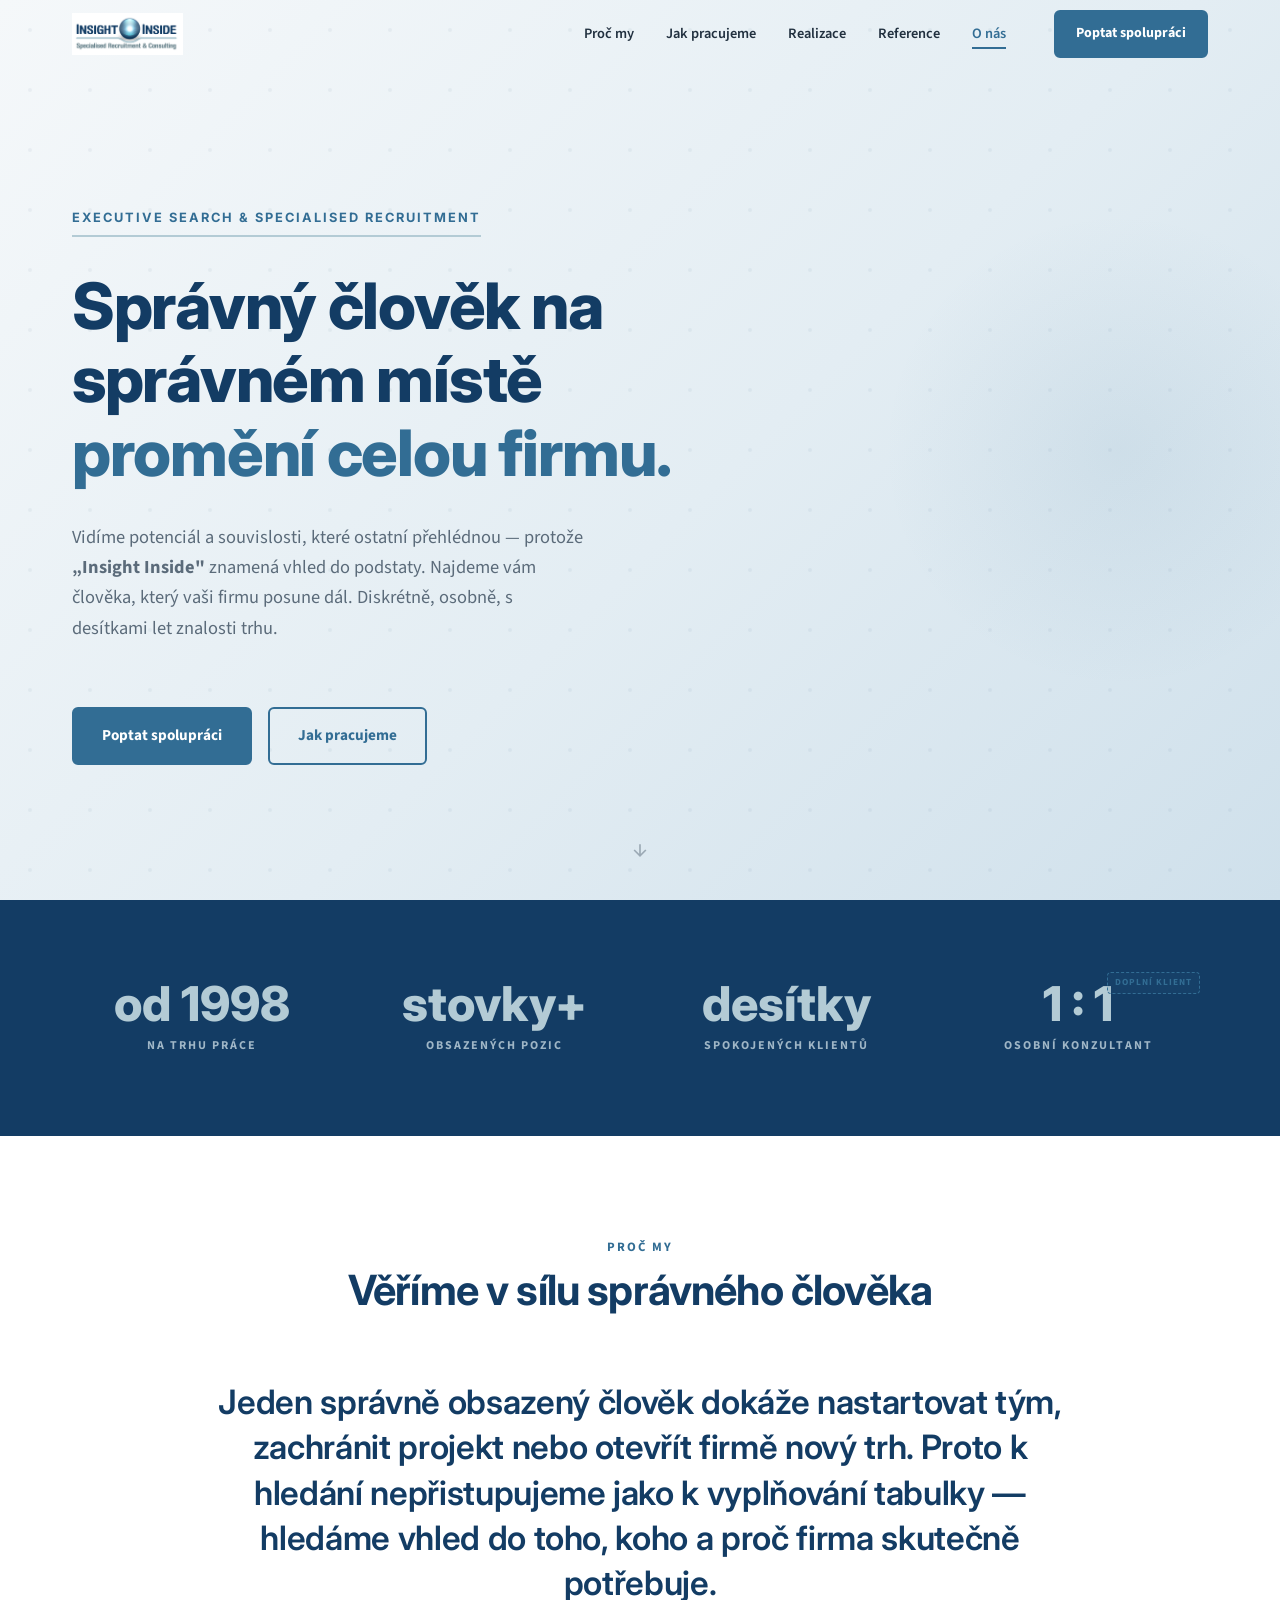
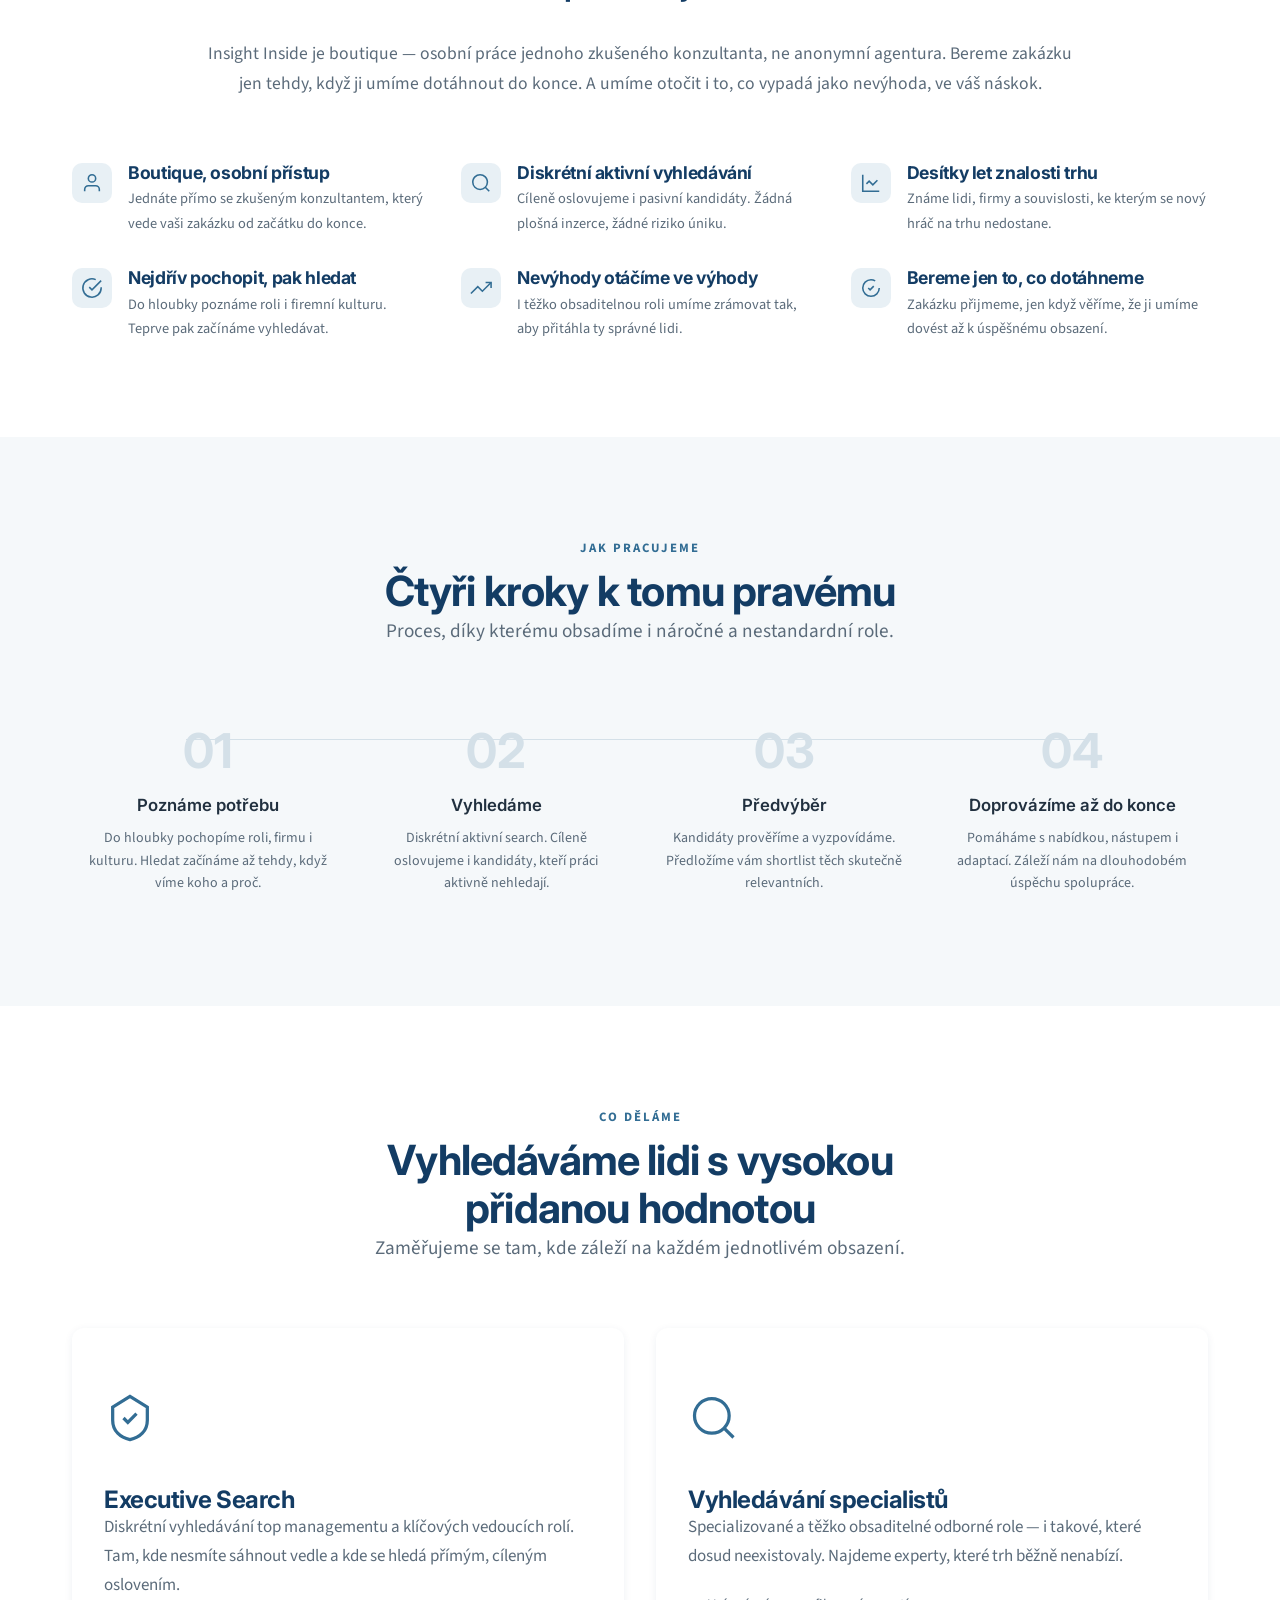
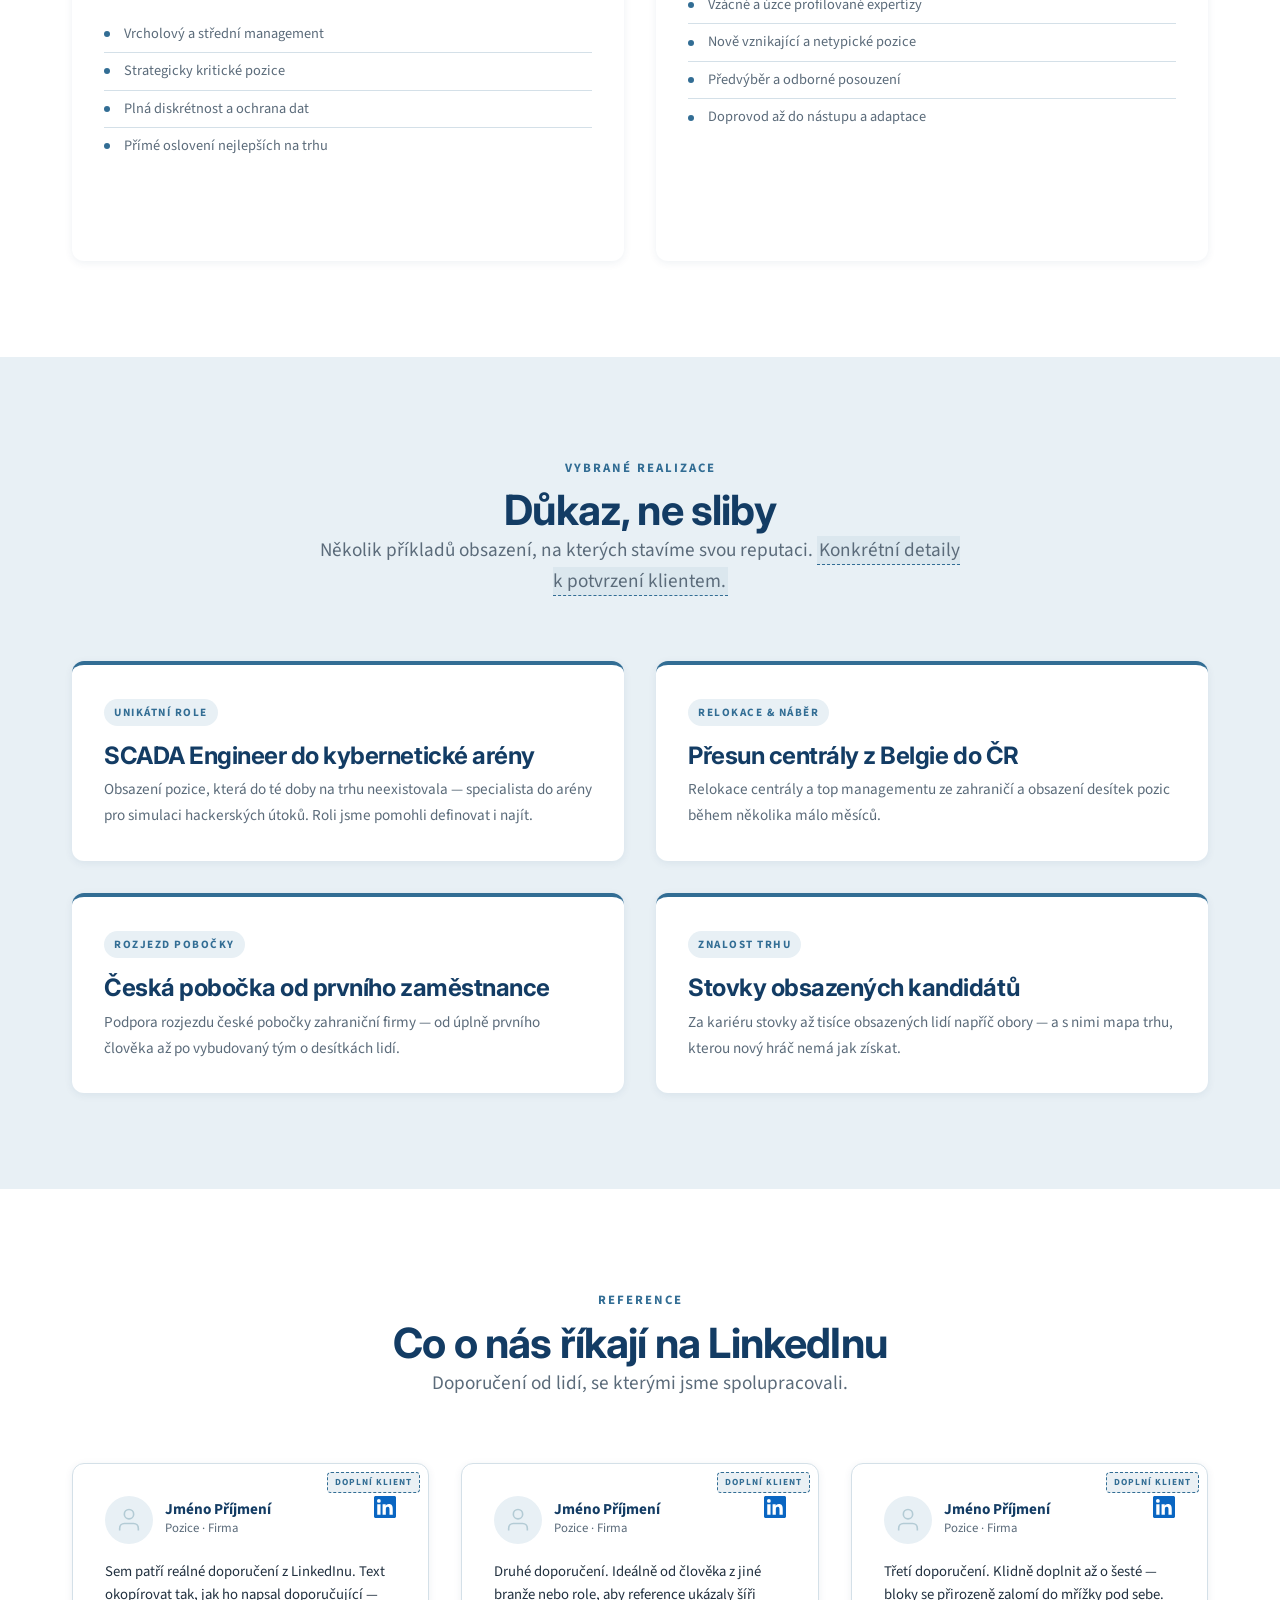
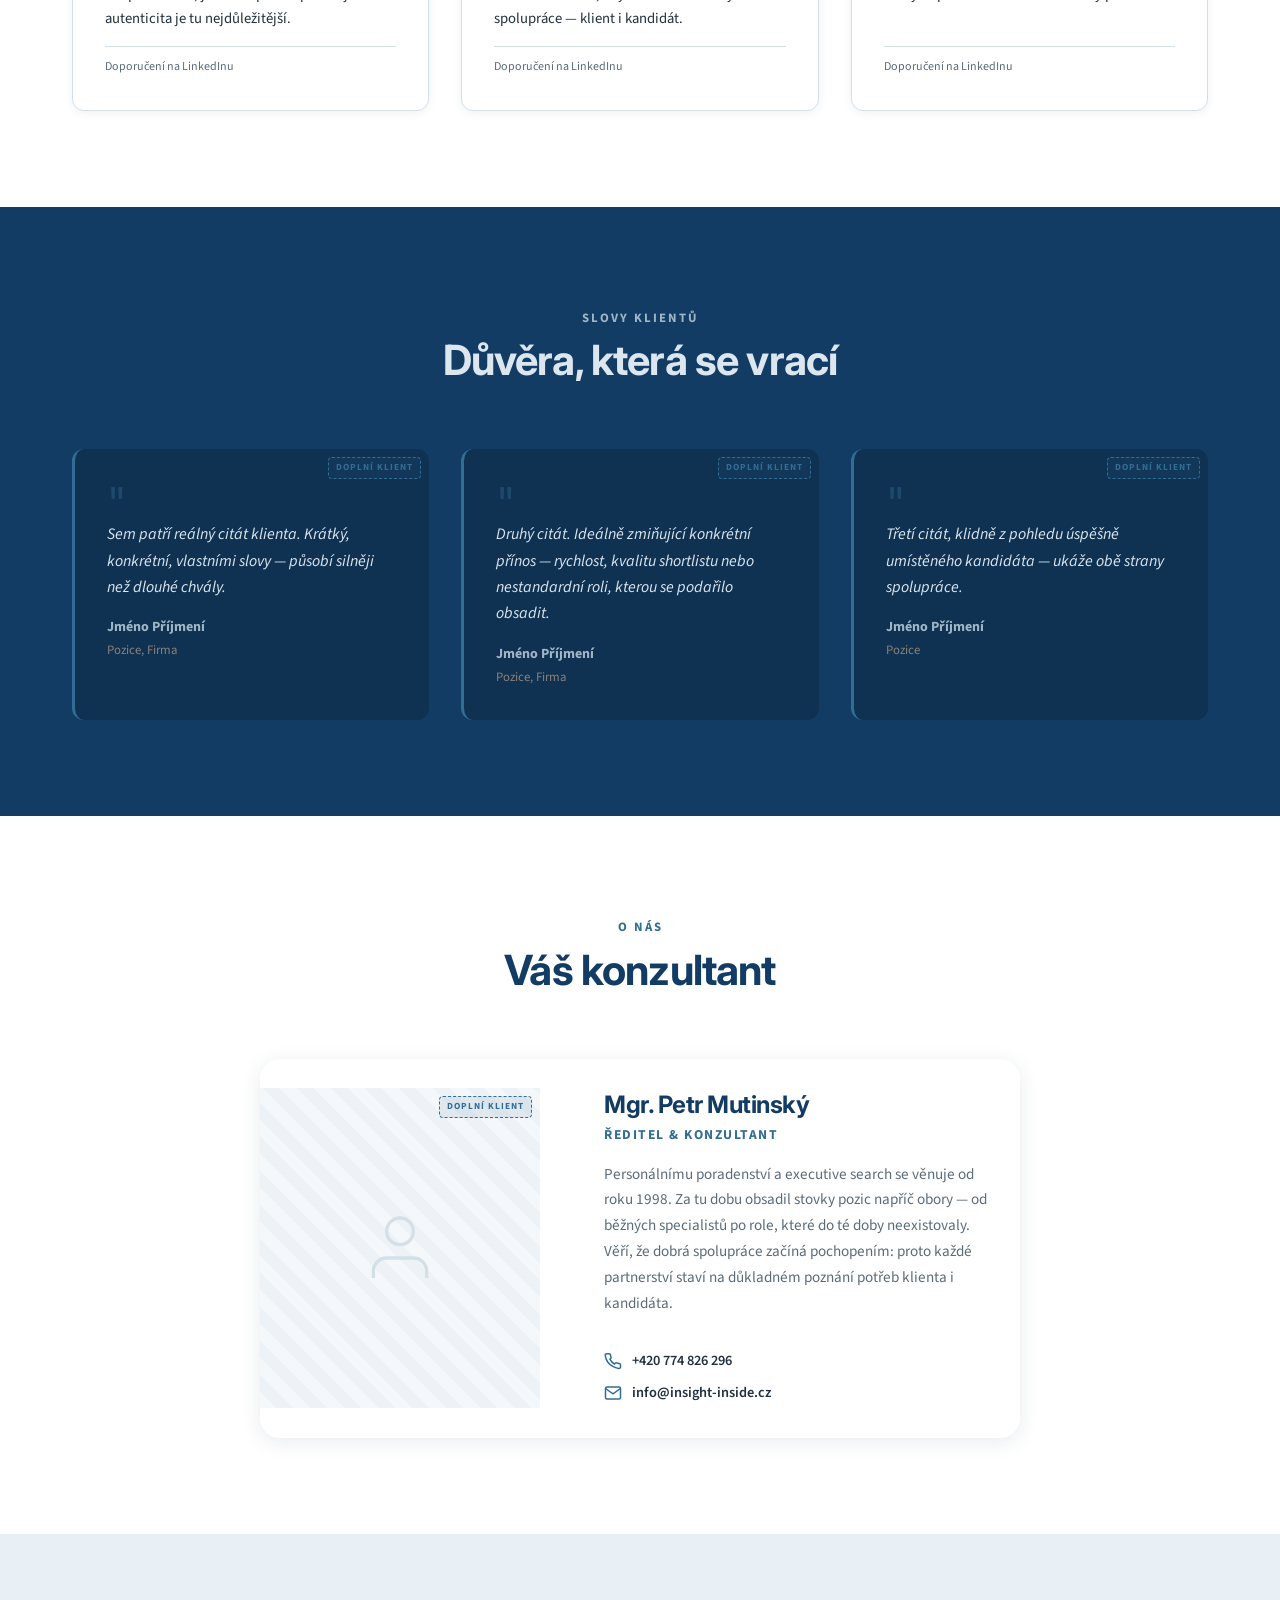
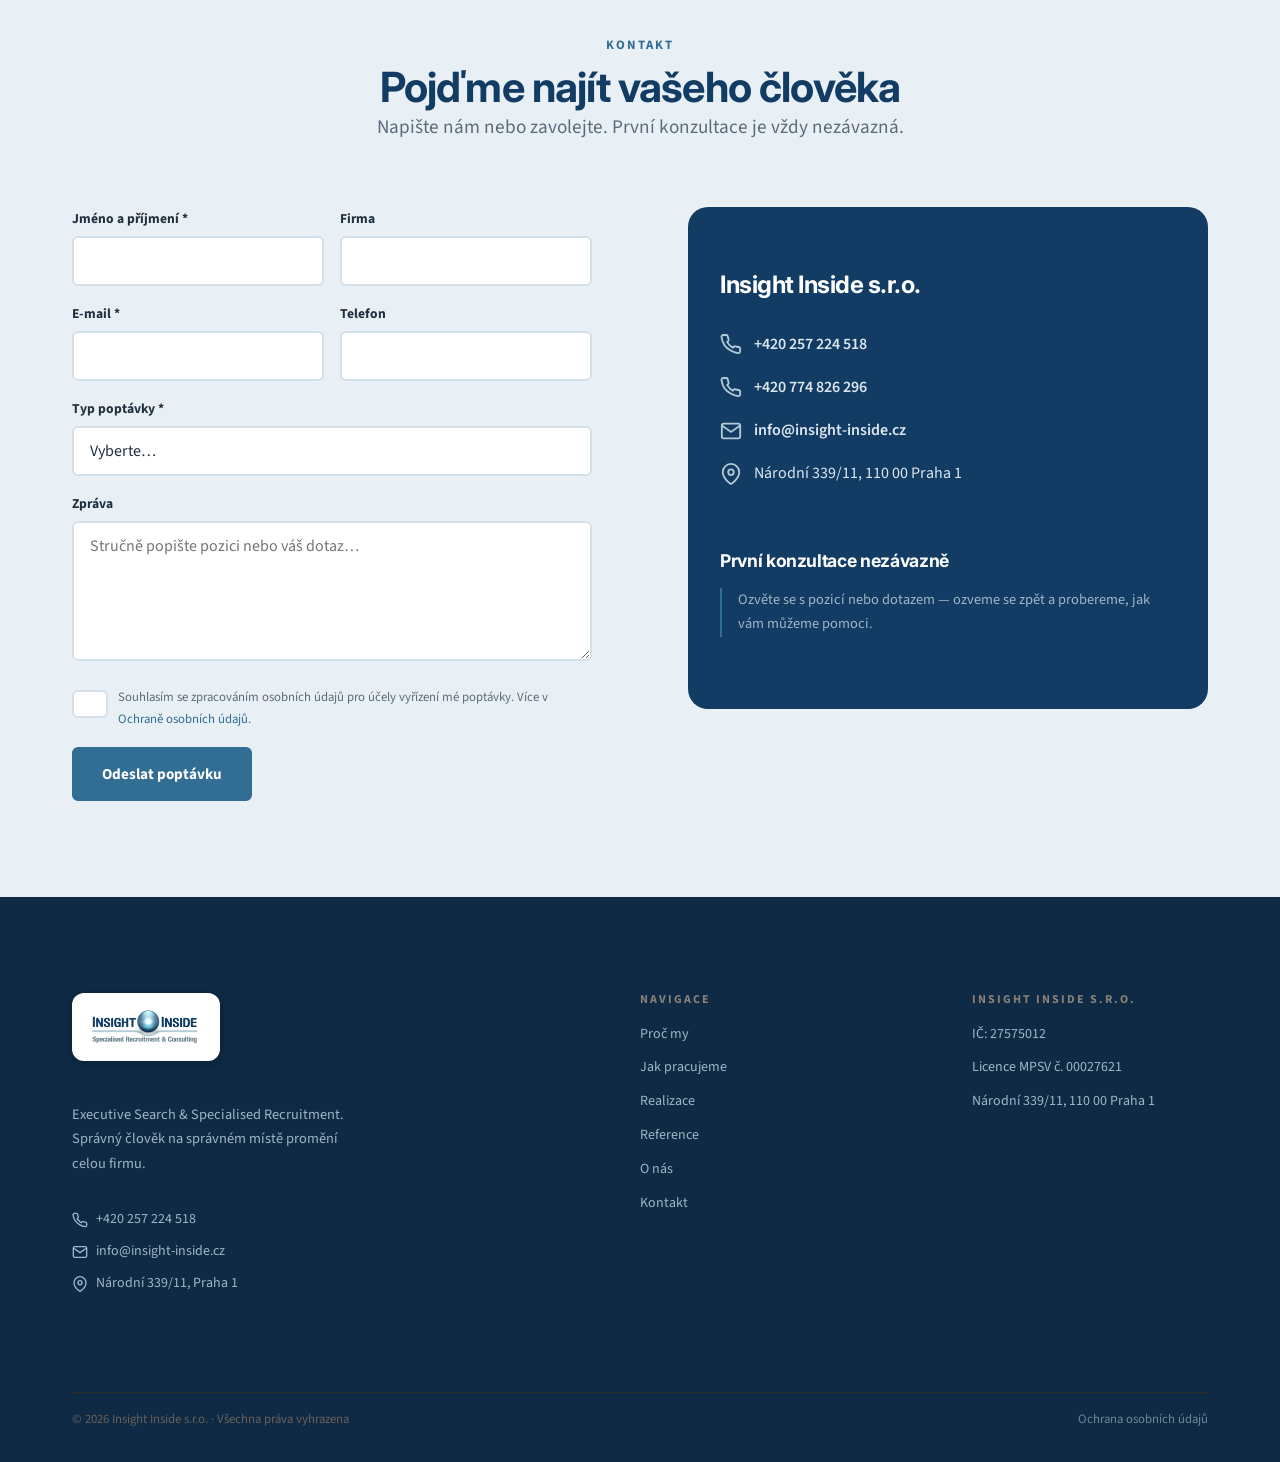
==== commit c3dbdb35: "Oprava: sjednoceno příjmení na Mutinský Co-Authored-By: Claude Opus 4.8 <noreply@anthropic.com>" ====
--- a/index.html
+++ b/index.html
@@ -453,8 +453,7 @@
           </svg>
         </div>
         <div class="team-card__body">
-          <!-- K OVĚŘENÍ: správný pravopis příjmení — „Mutínský" vs „Mutinský". Sjednotit. -->
-          <h3 class="team-card__name">Mgr. Petr Mutínský</h3>
+          <h3 class="team-card__name">Mgr. Petr Mutinský</h3>
           <div class="team-card__role">Ředitel &amp; konzultant</div>
           <p class="team-card__bio">
             <!-- PLACEHOLDER: doplnit reálné bio (3–4 věty, osobní příběh, zkušenosti od r. 1998) -->
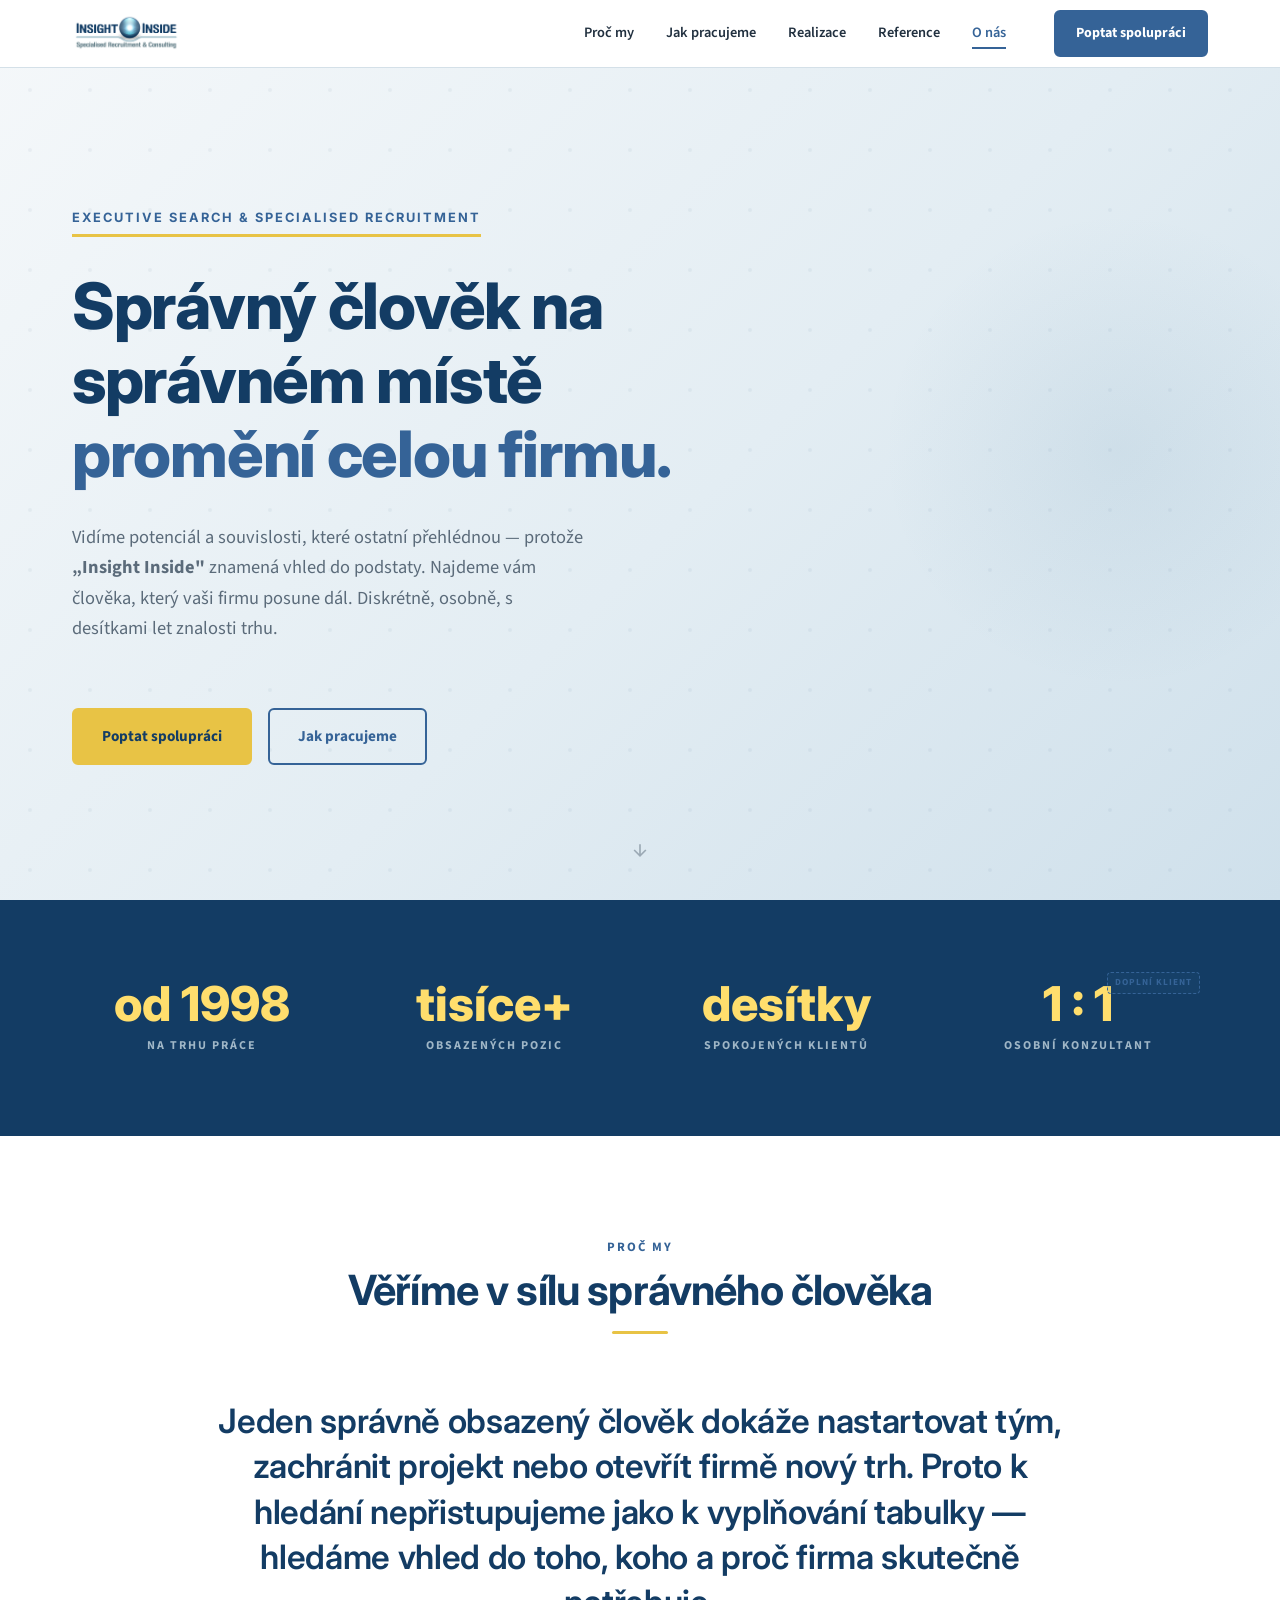
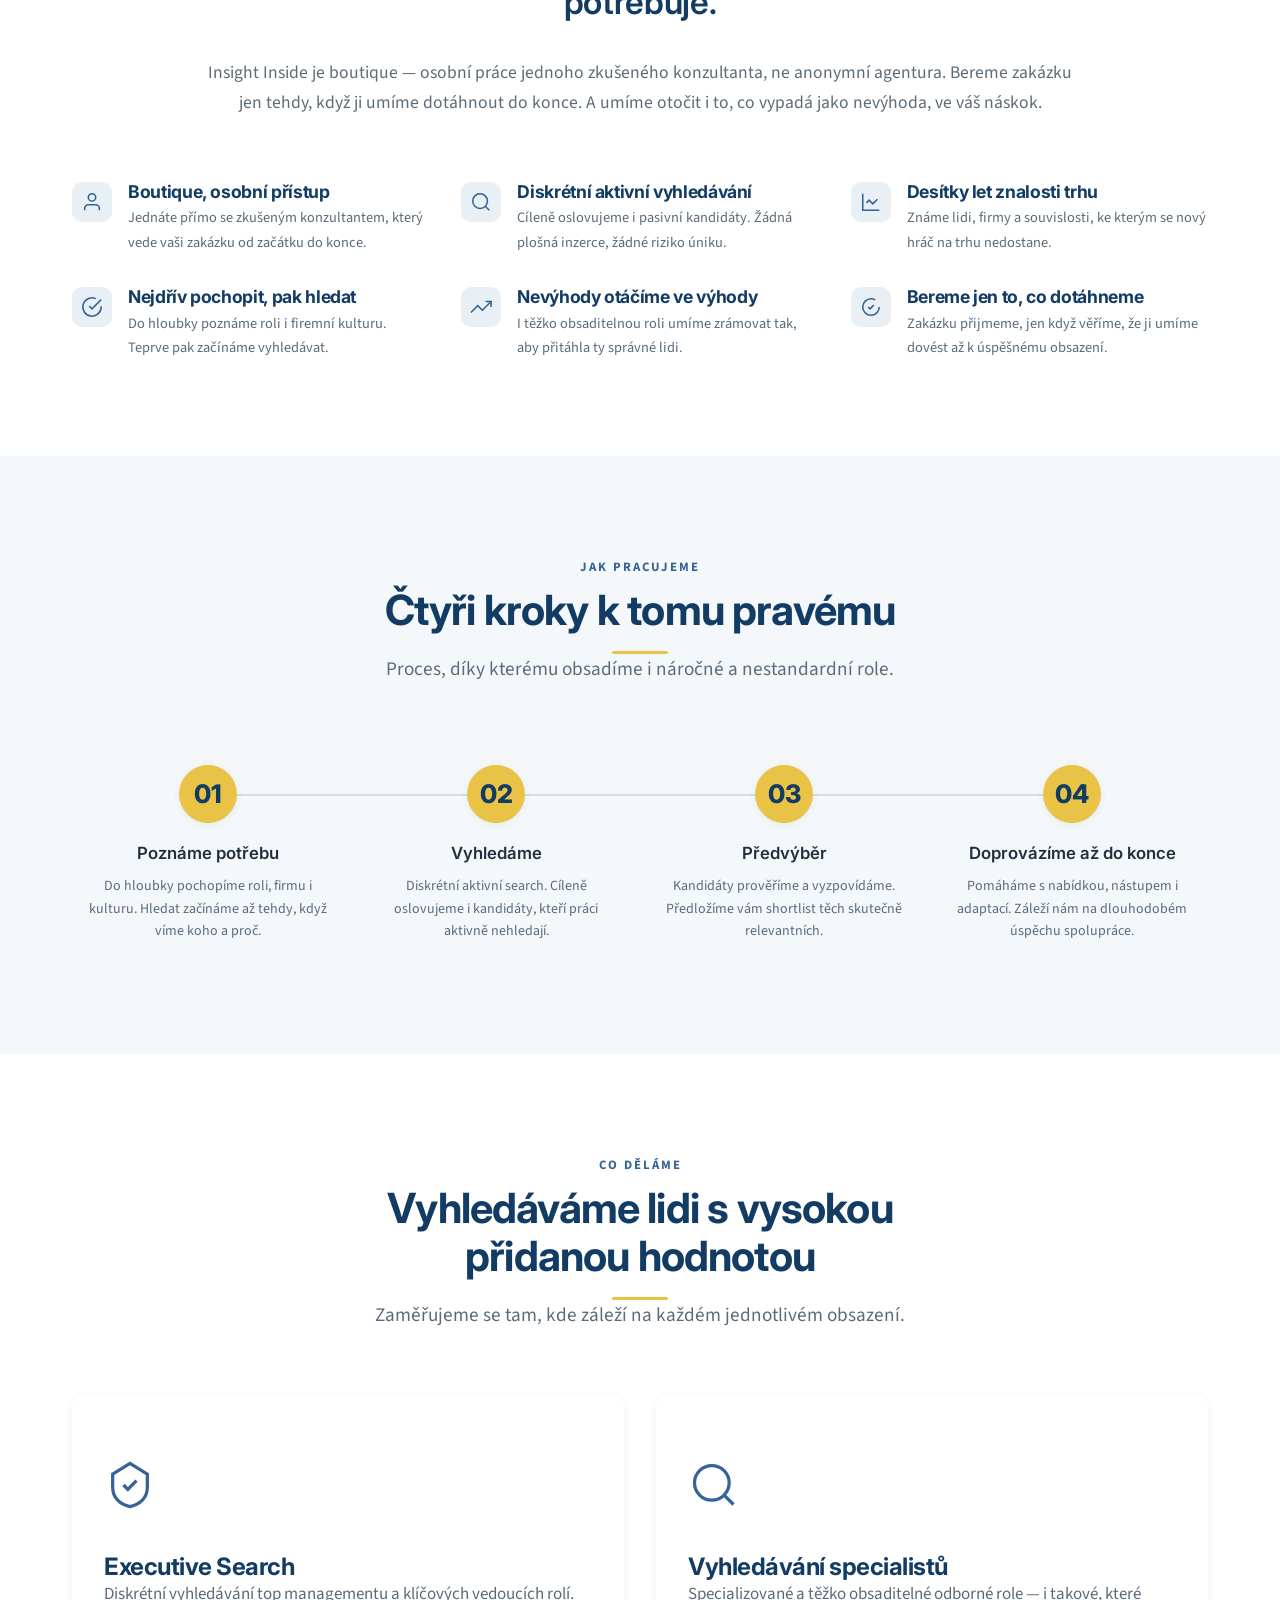
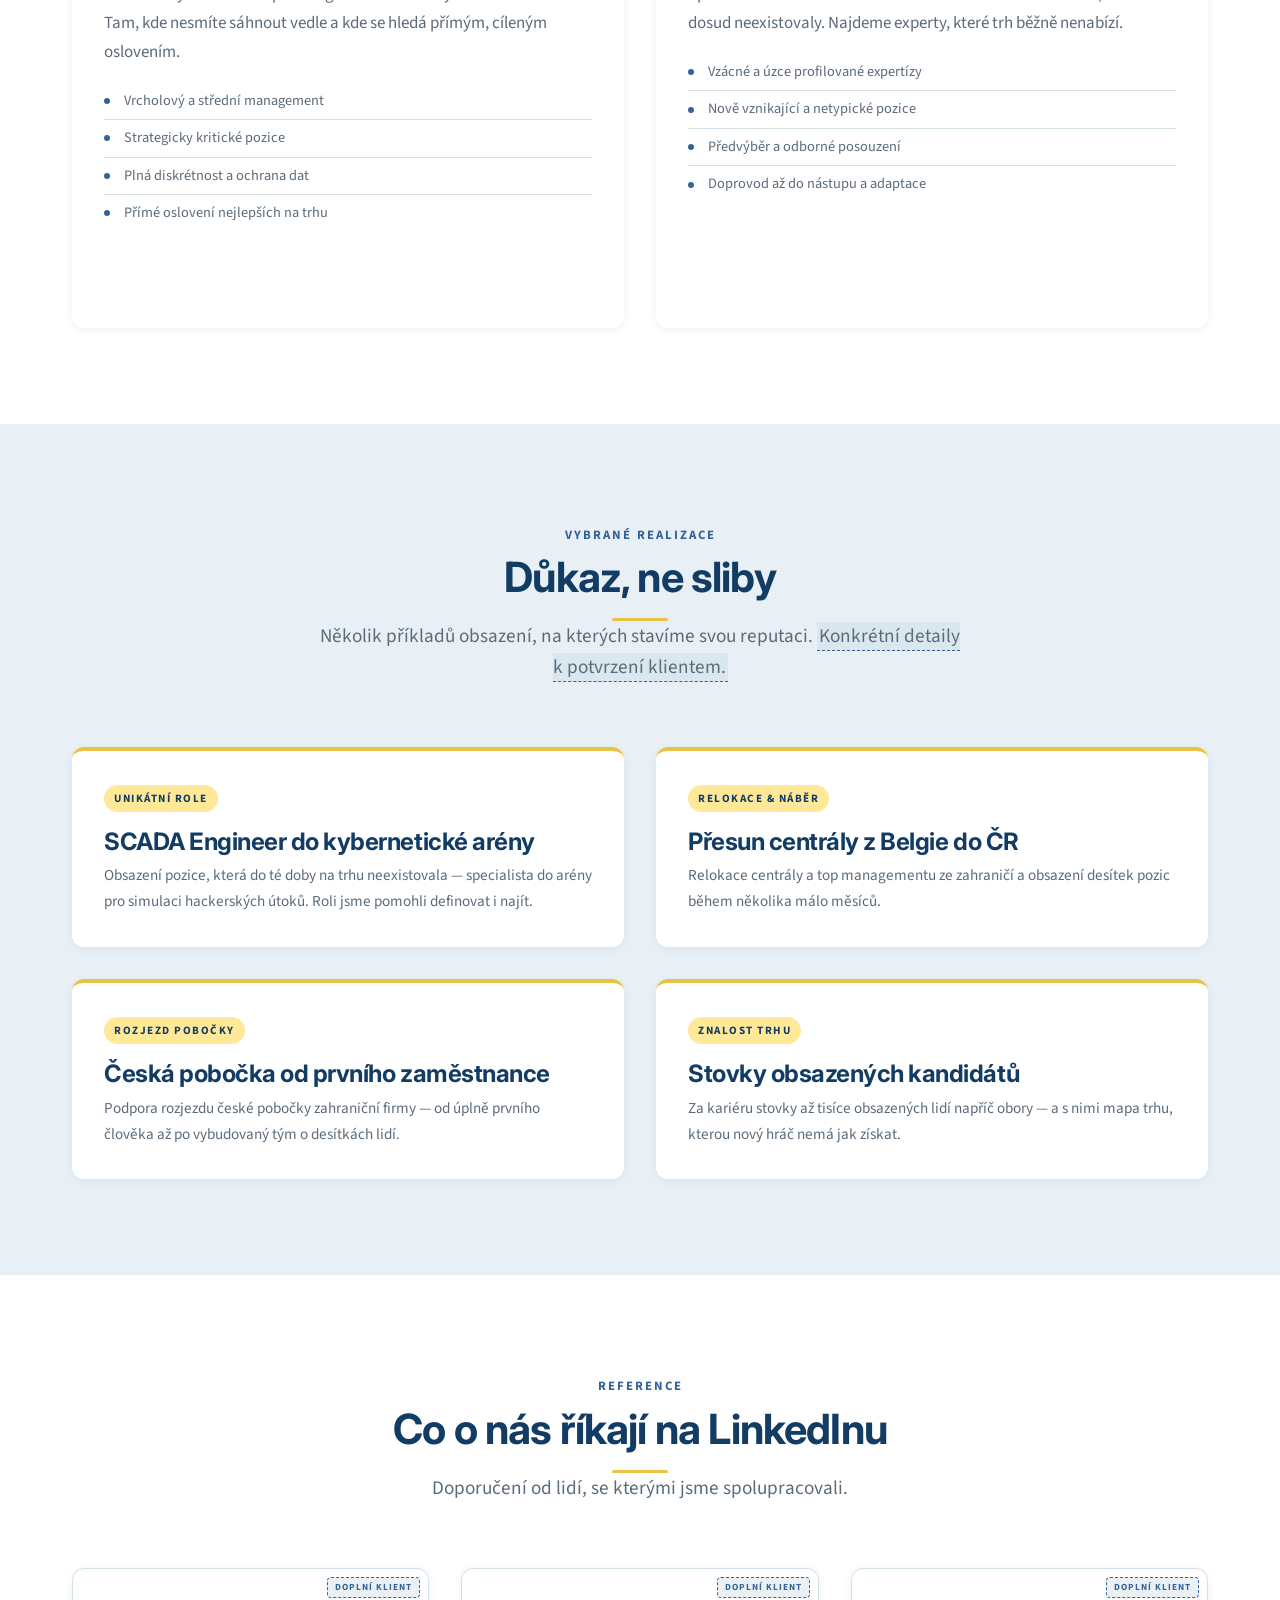
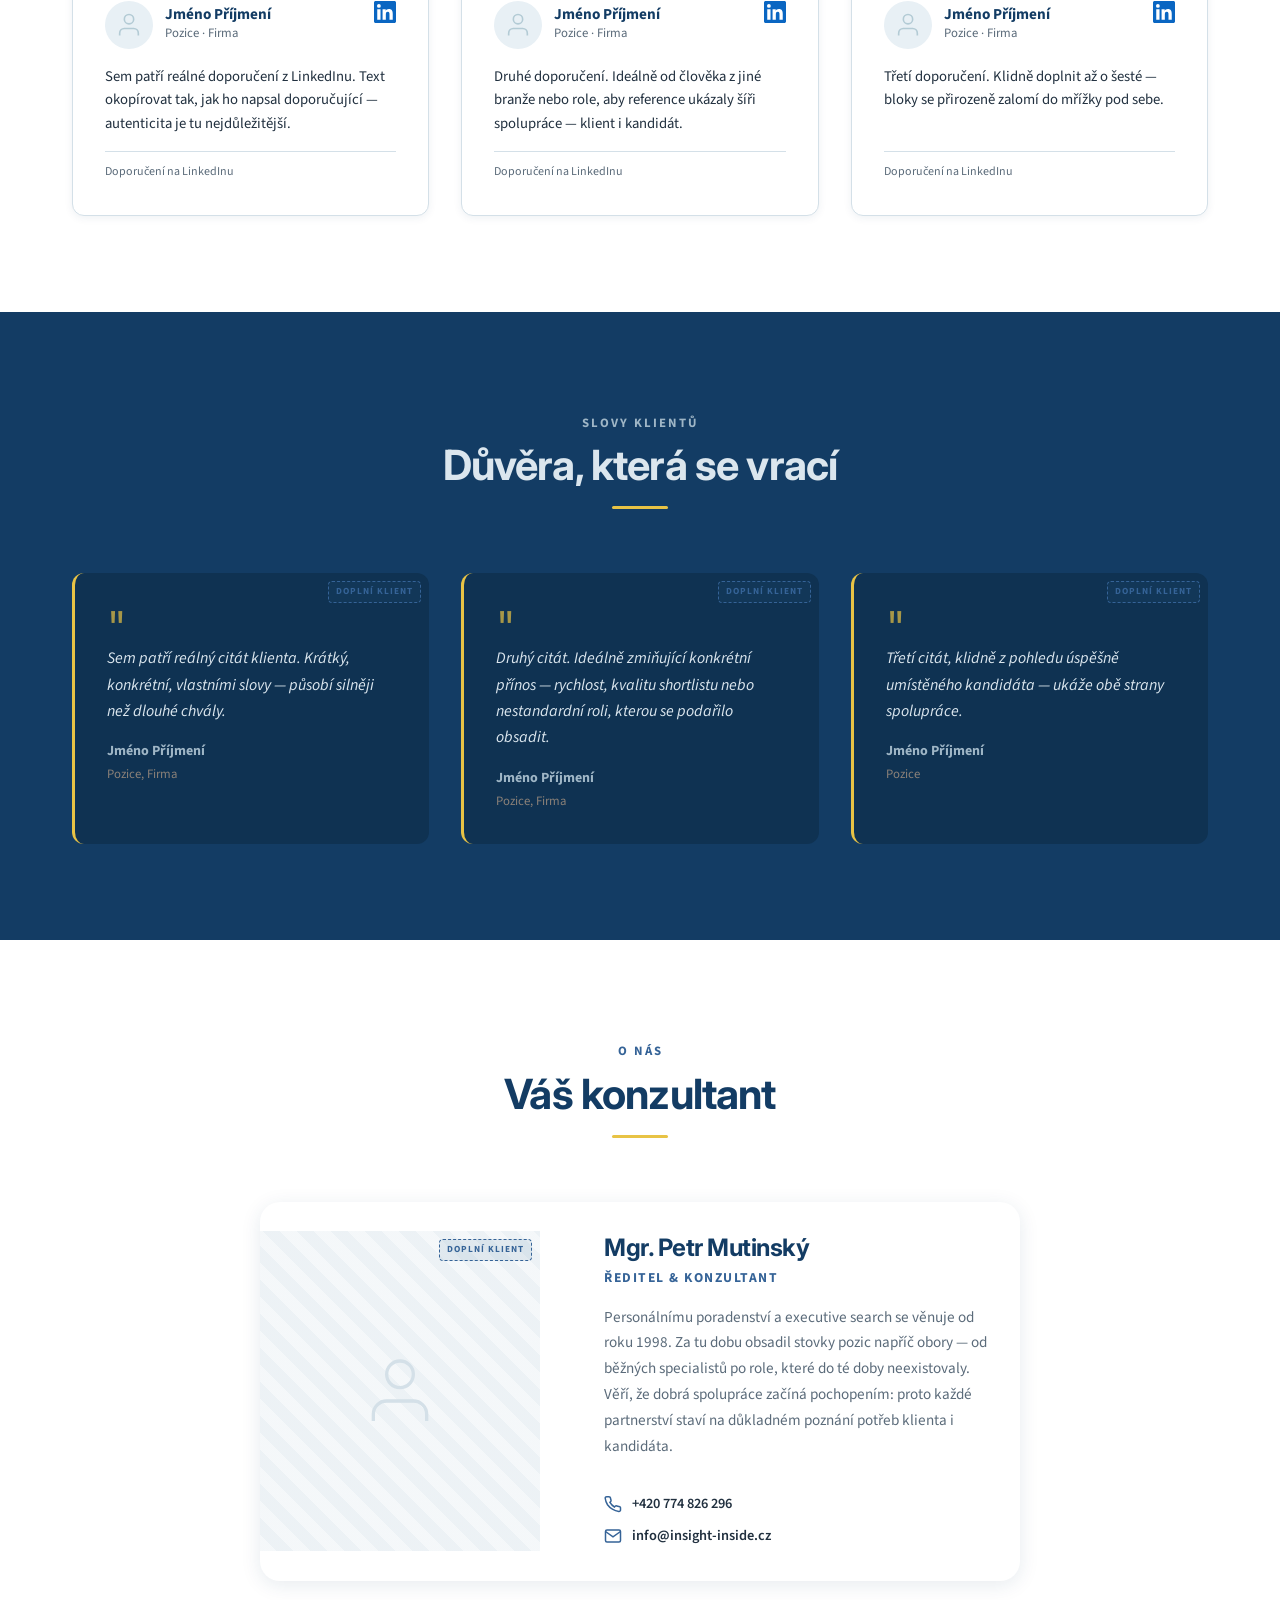
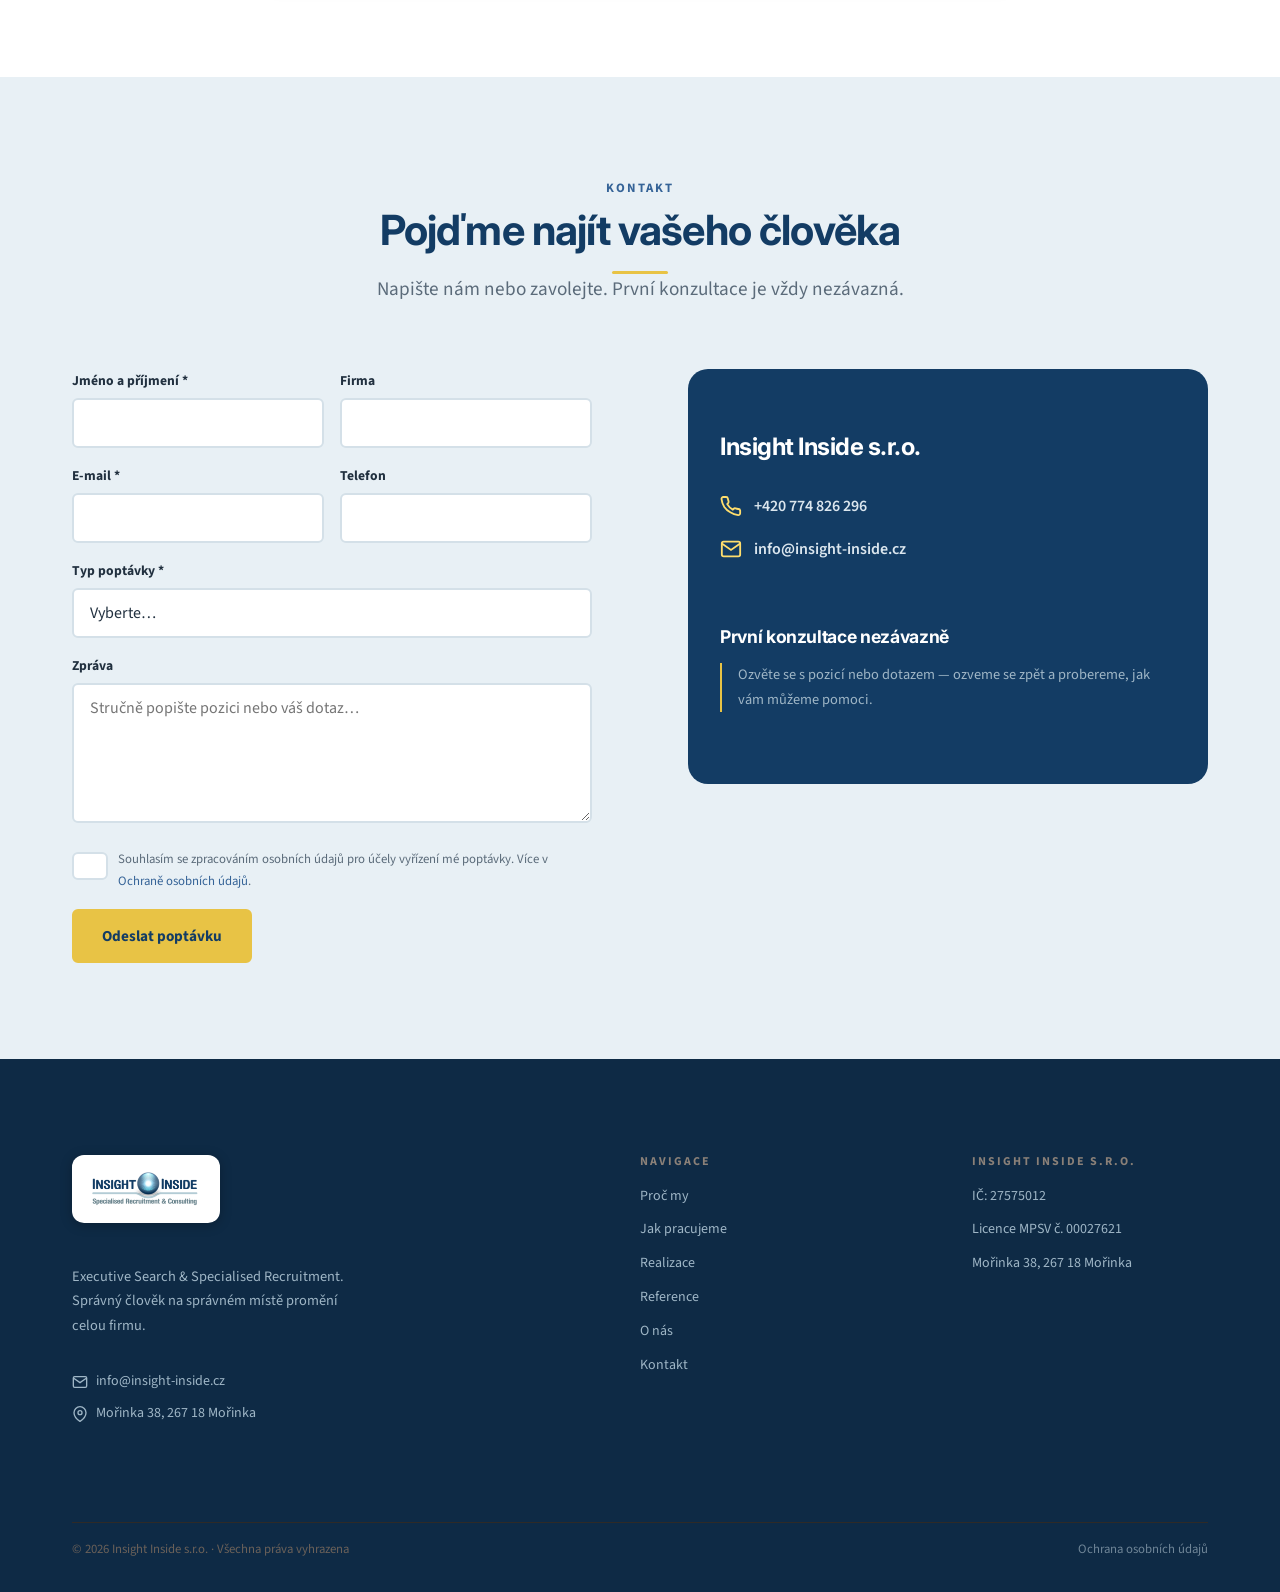
==== commit 515dd58b: "v2.1: rozšíření palety (teplé akcenty) + aktualizace kontaktů - Zapracována rozšířená webová paleta " ====
--- a/index.html
+++ b/index.html
@@ -82,7 +82,7 @@
           který vaši firmu posune dál. Diskrétně, osobně, s desítkami let znalosti trhu.
         </p>
         <div class="btn-group">
-          <a href="#kontakt" class="btn btn--primary">Poptat spolupráci</a>
+          <a href="#kontakt" class="btn btn--accent">Poptat spolupráci</a>
           <a href="#jak"     class="btn btn--outline">Jak pracujeme</a>
         </div>
       </div>
@@ -107,7 +107,7 @@
           <div class="trust-bar__label">na trhu práce</div>
         </div>
         <div class="trust-bar__item fade-in fade-in--delay-1">
-          <div class="trust-bar__number">stovky+</div>
+          <div class="trust-bar__number">tisíce+</div>
           <div class="trust-bar__label">obsazených pozic</div>
         </div>
         <div class="trust-bar__item fade-in fade-in--delay-2">
@@ -544,7 +544,7 @@
                 Více v <a href="#" rel="nofollow">Ochraně osobních údajů</a>. <!-- PLACEHOLDER: odkaz na GDPR --></label>
             </div>
 
-            <button type="submit" class="btn btn--primary">Odeslat poptávku</button>
+            <button type="submit" class="btn btn--accent">Odeslat poptávku</button>
           </form>
         </div>
 
@@ -554,19 +554,11 @@
           <div class="contact-info__items">
             <div class="contact-item">
               <svg viewBox="0 0 24 24" fill="none" stroke="currentColor" stroke-width="2"><path d="M22 16.92v3a2 2 0 0 1-2.18 2 19.79 19.79 0 0 1-8.63-3.07A19.5 19.5 0 0 1 4.69 13a19.79 19.79 0 0 1-3.07-8.67A2 2 0 0 1 3.6 2.18h3a2 2 0 0 1 2 1.72c.127.96.361 1.903.7 2.81a2 2 0 0 1-.45 2.11L7.91 9.91a16 16 0 0 0 6.06 6.06l.95-.95a2 2 0 0 1 2.11-.45c.907.339 1.85.573 2.81.7A2 2 0 0 1 22 16.92z"/></svg>
-              <a href="tel:+420257224518">+420 257 224 518</a>
-            </div>
-            <div class="contact-item">
-              <svg viewBox="0 0 24 24" fill="none" stroke="currentColor" stroke-width="2"><path d="M22 16.92v3a2 2 0 0 1-2.18 2 19.79 19.79 0 0 1-8.63-3.07A19.5 19.5 0 0 1 4.69 13a19.79 19.79 0 0 1-3.07-8.67A2 2 0 0 1 3.6 2.18h3a2 2 0 0 1 2 1.72c.127.96.361 1.903.7 2.81a2 2 0 0 1-.45 2.11L7.91 9.91a16 16 0 0 0 6.06 6.06l.95-.95a2 2 0 0 1 2.11-.45c.907.339 1.85.573 2.81.7A2 2 0 0 1 22 16.92z"/></svg>
               <a href="tel:+420774826296">+420 774 826 296</a>
             </div>
             <div class="contact-item">
               <svg viewBox="0 0 24 24" fill="none" stroke="currentColor" stroke-width="2"><path d="M4 4h16c1.1 0 2 .9 2 2v12c0 1.1-.9 2-2 2H4c-1.1 0-2-.9-2-2V6c0-1.1.9-2 2-2z"/><polyline points="22,6 12,13 2,6"/></svg>
               <a href="mailto:info@insight-inside.cz">info@insight-inside.cz</a>
-            </div>
-            <div class="contact-item">
-              <svg viewBox="0 0 24 24" fill="none" stroke="currentColor" stroke-width="2"><path d="M21 10c0 7-9 13-9 13s-9-6-9-13a9 9 0 0 1 18 0z"/><circle cx="12" cy="10" r="3"/></svg>
-              <span>Národní 339/11, 110 00 Praha 1</span>
             </div>
           </div>
           <div class="directions">
@@ -593,17 +585,13 @@
           </div>
           <p class="footer__tagline">Executive Search &amp; Specialised Recruitment. Správný člověk na správném místě promění celou firmu.</p>
           <div class="footer__contact">
-            <a href="tel:+420257224518">
-              <svg viewBox="0 0 24 24" fill="none" stroke="currentColor" stroke-width="2"><path d="M22 16.92v3a2 2 0 0 1-2.18 2 19.79 19.79 0 0 1-8.63-3.07A19.5 19.5 0 0 1 4.69 13a19.79 19.79 0 0 1-3.07-8.67A2 2 0 0 1 3.6 2.18h3a2 2 0 0 1 2 1.72c.127.96.361 1.903.7 2.81a2 2 0 0 1-.45 2.11L7.91 9.91a16 16 0 0 0 6.06 6.06l.95-.95a2 2 0 0 1 2.11-.45c.907.339 1.85.573 2.81.7A2 2 0 0 1 22 16.92z"/></svg>
-              +420 257 224 518
-            </a>
             <a href="mailto:info@insight-inside.cz">
               <svg viewBox="0 0 24 24" fill="none" stroke="currentColor" stroke-width="2"><path d="M4 4h16c1.1 0 2 .9 2 2v12c0 1.1-.9 2-2 2H4c-1.1 0-2-.9-2-2V6c0-1.1.9-2 2-2z"/><polyline points="22,6 12,13 2,6"/></svg>
               info@insight-inside.cz
             </a>
-            <a href="https://maps.google.com/?q=Národní+339/11,+Praha+1" target="_blank" rel="noopener">
+            <a href="https://maps.google.com/?q=Mořinka+38,+267+18+Mořinka" target="_blank" rel="noopener">
               <svg viewBox="0 0 24 24" fill="none" stroke="currentColor" stroke-width="2"><path d="M21 10c0 7-9 13-9 13s-9-6-9-13a9 9 0 0 1 18 0z"/><circle cx="12" cy="10" r="3"/></svg>
-              Národní 339/11, Praha 1
+              Mořinka 38, 267 18 Mořinka
             </a>
           </div>
         </div>
@@ -623,7 +611,7 @@
           <div class="footer__links">
             <span style="font-size:0.875rem;color:var(--text-faint)">IČ: 27575012</span>
             <span style="font-size:0.875rem;color:var(--text-faint)">Licence MPSV č. 00027621</span>
-            <span style="font-size:0.875rem;color:var(--text-faint)">Národní 339/11, 110 00 Praha 1</span>
+            <span style="font-size:0.875rem;color:var(--text-faint)">Mořinka 38, 267 18 Mořinka</span>
           </div>
         </div>
       </div>
--- a/css/style.css
+++ b/css/style.css
@@ -1,32 +1,73 @@
 /* ============================================================
    Insight Inside s.r.o. — Design System
-   Verze: 2.0 (onepager) | 2026-06-07
+   Verze: 2.1 (onepager) | 2026-06-19
    Brandová modrá paleta dle logomanuálu (Václav Vančura):
      #133C64 (tmavá námořní) · #326D94 (střední modrá) · #B3CBD5 (světle modrá)
+   v2.1 — rozšíření logomanuálu: webová modrá řada (UI) + teplé akcenty
+          (zlatá / terakota) dle pravidla 60/30/10. Modrá zůstává dominantní;
+          teplé tóny jen jako 10% akcent (klíčová čísla, akcentní CTA).
    ============================================================ */
 
 /* ------------------------------------------------------------
    1. CSS Custom Properties
    ------------------------------------------------------------ */
 :root {
+  /* === Surová paleta (logomanuál + rozšíření) ============== */
+  /* Oficiální značkové modré — ZÁVAZNÉ, musí ladit s logem */
+  --ii-brand-light: #B3CBD5;
+  --ii-brand-mid:   #326D94;
+  --ii-brand-dark:  #133C64;
+
+  /* Modrá řada (rozšířená webová paleta — UI, struktura) */
+  --ii-blue-50:  #B3CBD5;
+  --ii-blue-100: #7EA2CA;
+  --ii-blue-300: #507BAA;
+  --ii-blue-500: #356397;
+  --ii-blue-700: #1C4F88;
+  --ii-blue-900: #103B6B;
+
+  /* Zlatá řada (akcent — 10 %) */
+  --ii-gold-100: #FFE897;
+  --ii-gold-300: #FFDE6D;
+  --ii-gold-500: #E8C345;
+  --ii-gold-700: #D0A81D;
+  --ii-gold-900: #A3810C;
+
+  /* Oranžová / terakota řada (akcent — 10 %) */
+  --ii-orange-100: #FFBB97;
+  --ii-orange-300: #FFA06D;
+  --ii-orange-500: #E87D45;
+  --ii-orange-700: #D05B1D;
+  --ii-orange-900: #A3410C;
+
+  /* === Sémantické tokeny (používej tyto) ================== */
   /* Barvy — vzdušná pozadí */
   --bg:          #f5f8fa;   /* velmi světle studená šeď — hlavní podklad */
   --bg-alt:      #e8f0f5;   /* světle modrošedá — alternativní sekce */
-  --bg-dark:     #133C64;   /* tmavá námořní — tmavé sekce, trust bar */
+  --bg-dark:     var(--ii-brand-dark);  /* tmavá námořní (oficiální) — tmavé sekce, trust bar */
   --bg-dark-alt: #0f3252;   /* tmavší námořní — karty na tmavém pozadí */
   --bg-footer:   #0e2a45;   /* nejhlubší námořní — footer */
 
   /* Text */
-  --heading:     #133C64;   /* nadpisy — tmavá námořní */
+  --heading:     var(--ii-brand-dark);  /* nadpisy — tmavá námořní */
   --text:        #21303f;   /* běžný text — tmavá slate */
   --text-muted:  #5b6b7a;   /* sekundární text */
   --text-light:  #dbe6ee;   /* text na tmavém pozadí */
   --text-faint:  #9fb6c6;   /* jemný text na tmavém pozadí */
 
-  /* Akcenty (brandová modrá) */
-  --accent:       #326D94;  /* střední modrá — CTA, odkazy, aktivní stavy */
-  --accent-dark:  #28597a;  /* tmavší modrá — hover */
-  --accent-light: #B3CBD5;  /* světle modrá — okraje, jemné akcenty, čísla na tmavém */
+  /* Akcenty — primární (modrá řada, UI / CTA / odkazy) */
+  --accent:       var(--ii-blue-500);   /* základní UI modrá — CTA, odkazy, aktivní stavy (AA) */
+  --accent-dark:  var(--ii-blue-700);   /* tmavší modrá — hover (AAA) */
+  --accent-light: var(--ii-brand-light);/* světle modrá — okraje, jemné akcenty, čísla na tmavém */
+
+  /* Akcenty — teplé (zlatá / terakota) — používej STŘÍDMĚ (10 %) */
+  --accent-warm:         var(--ii-gold-500);    /* zlatá — klíčové zvýraznění */
+  --accent-warm-strong:  var(--ii-gold-700);    /* zlatá hover / sytější */
+  --accent-warm-bright:  var(--ii-gold-300);    /* světlá zlatá — text/číslo na tmavém */
+  --accent-terra:        var(--ii-orange-500);  /* terakota — alternativní teplý akcent */
+  --accent-terra-strong: var(--ii-orange-700);  /* terakota hover */
+  --on-warm:             var(--ii-brand-dark);  /* text NA teplém akcentu — vždy tmavě modrý */
+
   --border:       #d4e0e8;  /* světlý okraj */
   --white:        #ffffff;
 
@@ -136,6 +177,16 @@
   margin-left: auto;
   margin-right: auto;
   margin-bottom: var(--sp-lg);
+}
+/* Zlatá linka pod nadpisem sekce — jednotný teplý akcent napříč webem */
+.section__header--center h2::after {
+  content: '';
+  display: block;
+  width: 56px;
+  height: 3px;
+  background: var(--accent-warm);
+  border-radius: 2px;
+  margin: var(--sp-sm) auto 0;
 }
 
 .section__label {
@@ -207,6 +258,28 @@
   border-color: var(--white);
 }
 
+/* Akcentní (teplé) CTA — zlatá / terakota. Text VŽDY tmavě modrý (ne bílý). */
+.btn--accent {
+  background: var(--accent-warm);
+  color: var(--on-warm);
+  border: 2px solid var(--accent-warm);
+}
+.btn--accent:hover {
+  background: var(--accent-warm-strong);
+  border-color: var(--accent-warm-strong);
+  color: var(--on-warm);
+}
+.btn--terra {
+  background: var(--accent-terra);
+  color: var(--on-warm);
+  border: 2px solid var(--accent-terra);
+}
+.btn--terra:hover {
+  background: var(--accent-terra-strong);
+  border-color: var(--accent-terra-strong);
+  color: var(--on-warm);
+}
+
 .btn--sm { padding: 10px 20px; font-size: 0.875rem; }
 
 .btn-group {
@@ -228,12 +301,15 @@
   height: 68px;
   display: flex;
   align-items: center;
-  transition: background var(--transition), box-shadow var(--transition);
+  background: var(--white);              /* bílý pruh vždy — ladí s bílým pozadím loga */
+  border-bottom: 1px solid var(--border);
+  transition: background var(--transition), box-shadow var(--transition), border-color var(--transition);
 }
 
 .nav.scrolled {
-  background: var(--bg);
-  box-shadow: 0 2px 12px rgba(44,44,44,0.08);
+  background: var(--white);
+  box-shadow: 0 2px 12px rgba(19,60,100,0.08);
+  border-bottom-color: transparent;
 }
 
 .nav__inner {
@@ -458,7 +534,7 @@
   font-family: var(--font-head);
   font-size: clamp(2.2rem, 4vw, 3rem);
   font-weight: 800;
-  color: var(--accent-light);
+  color: var(--accent-warm-bright);   /* zlatá na námořní — teplý 10% akcent (AAA kontrast) */
   line-height: 1;
   margin-bottom: 8px;
 }
@@ -518,7 +594,7 @@
 /* Dark card (testimonial) */
 .card--dark {
   background: var(--bg-dark-alt);
-  border-left: 3px solid var(--accent);
+  border-left: 3px solid var(--accent-warm);   /* zlatá linka na tmavém */
   box-shadow: none;
 }
 .card--dark:hover {
@@ -530,8 +606,8 @@
   font-family: var(--font-head);
   font-size: 3rem;
   line-height: 1;
-  color: var(--accent);
-  opacity: 0.4;
+  color: var(--accent-warm);
+  opacity: 0.7;
   margin-bottom: -8px;
 }
 
@@ -656,10 +732,10 @@
 .steps::before {
   content: '';
   position: absolute;
-  top: 28px;
+  top: 45px;             /* střed zlatých badge (16px padding + 29px poloměr) */
   left: 10%;
   right: 10%;
-  height: 1px;
+  height: 2px;
   background: var(--border);
   z-index: 0;
 }
@@ -672,12 +748,20 @@
 }
 
 .step__number {
+  display: inline-flex;
+  align-items: center;
+  justify-content: center;
+  width: 58px;
+  height: 58px;
+  border-radius: 50%;
+  background: var(--accent-warm);   /* zlatý uzel timeline */
+  color: var(--on-warm);            /* tmavě modré číslo — AAA */
   font-family: var(--font-head);
-  font-size: 3rem;
-  font-weight: 700;
-  color: var(--border);
+  font-size: 1.6rem;
+  font-weight: 800;
   line-height: 1;
   margin-bottom: var(--sp-sm);
+  box-shadow: var(--shadow-sm);
 }
 
 .step__title {
@@ -1251,7 +1335,7 @@
   color: var(--accent);
   margin-bottom: var(--sp-md);
   padding-bottom: 6px;
-  border-bottom: 2px solid var(--accent-light);
+  border-bottom: 3px solid var(--accent-warm);   /* zlatá linka — teplý akcent v hero */
 }
 .hero h1 .text-accent { color: var(--accent); }
 
@@ -1318,7 +1402,7 @@
   border-radius: var(--radius-md);
   padding: var(--sp-md);
   box-shadow: var(--shadow-sm);
-  border-top: 4px solid var(--accent);
+  border-top: 4px solid var(--accent-warm);   /* zlatá horní linka — ladí se zlatým štítkem */
   transition: box-shadow var(--transition), transform var(--transition);
 }
 .case-card:hover { box-shadow: var(--shadow-lg); transform: translateY(-3px); }
@@ -1328,8 +1412,8 @@
   font-weight: 700;
   letter-spacing: 1.5px;
   text-transform: uppercase;
-  color: var(--accent);
-  background: var(--bg-alt);
+  color: var(--on-warm);            /* tmavě modrý text na zlaté — teplý akcent (AAA) */
+  background: var(--ii-gold-100);
   padding: 4px 10px;
   border-radius: 20px;
   margin-bottom: var(--sp-sm);
@@ -1424,9 +1508,9 @@
 .contact-info--card h3 { color: var(--white); }
 .contact-info--card .contact-item a,
 .contact-info--card .contact-item span { color: var(--text-light); }
-.contact-info--card .contact-item a:hover { color: var(--accent-light); }
-.contact-info--card .contact-item svg { color: var(--accent-light); }
-.contact-info--card .directions p { color: var(--text-faint); border-left-color: var(--accent); }
+.contact-info--card .contact-item a:hover { color: var(--accent-warm-bright); }
+.contact-info--card .contact-item svg { color: var(--accent-warm-bright); }
+.contact-info--card .directions p { color: var(--text-faint); border-left-color: var(--accent-warm); }
 .contact-info--card .directions h4 { color: var(--white); }
 
 /* --- Placeholder markery (nedodaný obsah) ----------------- */
